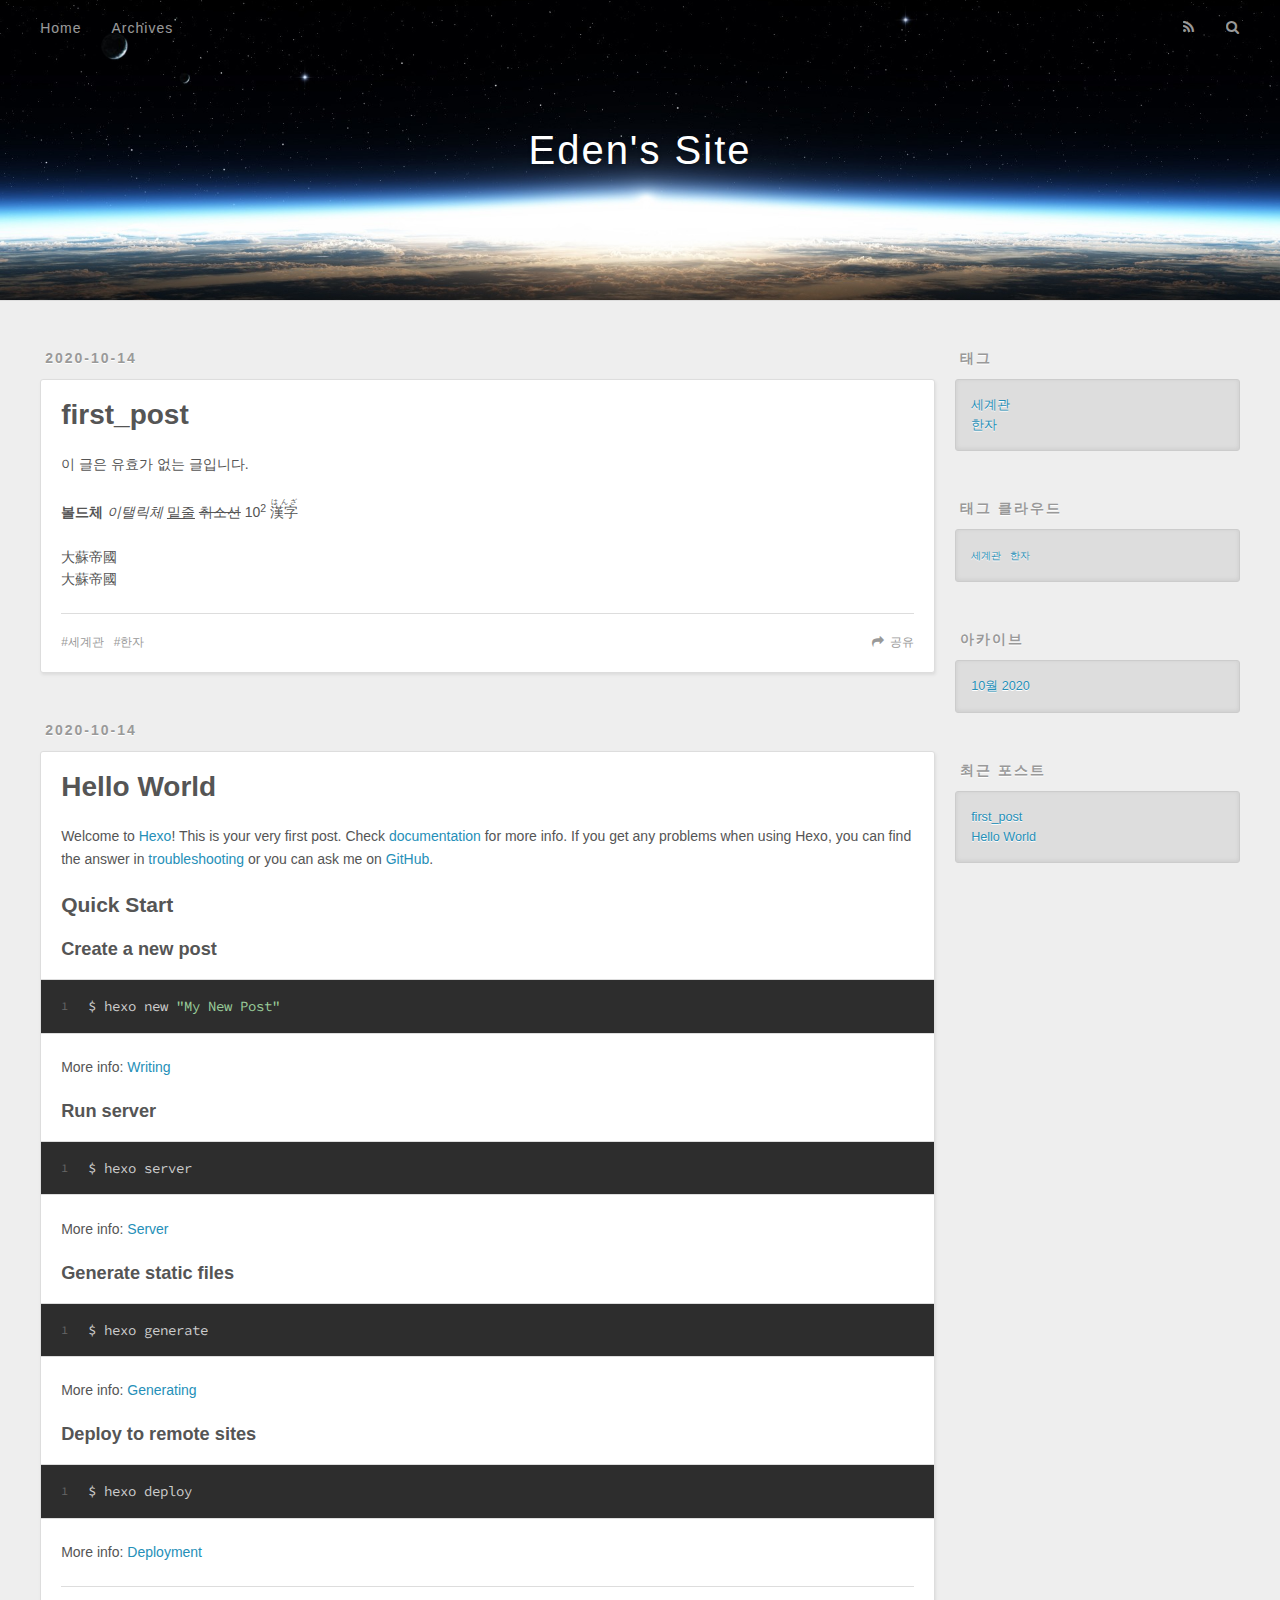
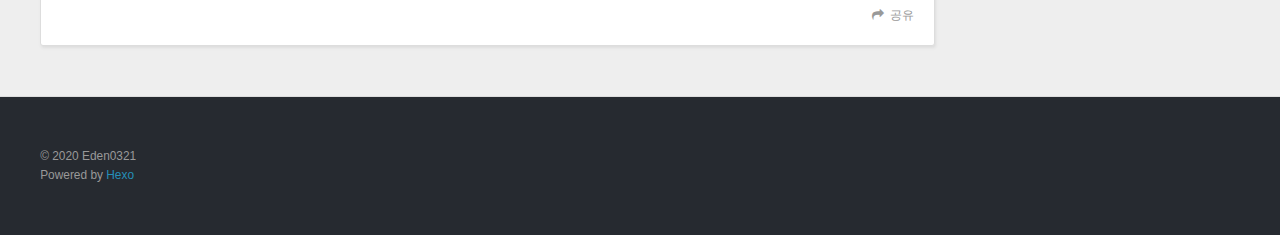
==== index.html @ 7abb827a "Site updated: 2020-10-14 23:25:12" ====
<!DOCTYPE html>
<html>
<head>
  <meta charset="utf-8">
  

  
  <title>Eden&#39;s Site</title>
  <meta name="viewport" content="width=device-width, initial-scale=1, maximum-scale=1">
  <meta name="description" content="Welcome!">
<meta property="og:type" content="website">
<meta property="og:title" content="Eden&#39;s Site">
<meta property="og:url" content="http://eden0321.github.io/index.html">
<meta property="og:site_name" content="Eden&#39;s Site">
<meta property="og:description" content="Welcome!">
<meta property="og:locale" content="ko_KR">
<meta property="article:author" content="Eden0321">
<meta name="twitter:card" content="summary">
  
    <link rel="alternate" href="/atom.xml" title="Eden&#39;s Site" type="application/atom+xml">
  
  
    <link rel="icon" href="/favicon.png">
  
  
    <link href="//fonts.googleapis.com/css?family=Source+Code+Pro" rel="stylesheet" type="text/css">
  
  
<link rel="stylesheet" href="/css/style.css">

<meta name="generator" content="Hexo 5.2.0"></head>

<body>
  <div id="container">
    <div id="wrap">
      <header id="header">
  <div id="banner"></div>
  <div id="header-outer" class="outer">
    <div id="header-title" class="inner">
      <h1 id="logo-wrap">
        <a href="/" id="logo">Eden&#39;s Site</a>
      </h1>
      
    </div>
    <div id="header-inner" class="inner">
      <nav id="main-nav">
        <a id="main-nav-toggle" class="nav-icon"></a>
        
          <a class="main-nav-link" href="/">Home</a>
        
          <a class="main-nav-link" href="/archives">Archives</a>
        
      </nav>
      <nav id="sub-nav">
        
          <a id="nav-rss-link" class="nav-icon" href="/atom.xml" title="RSS Feed"></a>
        
        <a id="nav-search-btn" class="nav-icon" title="검색"></a>
      </nav>
      <div id="search-form-wrap">
        <form action="//google.com/search" method="get" accept-charset="UTF-8" class="search-form"><input type="search" name="q" class="search-form-input" placeholder="Search"><button type="submit" class="search-form-submit">&#xF002;</button><input type="hidden" name="sitesearch" value="http://eden0321.github.io"></form>
      </div>
    </div>
  </div>
</header>
      <div class="outer">
        <section id="main">
  
    <article id="post-first-post" class="article article-type-post" itemscope itemprop="blogPost">
  <div class="article-meta">
    <a href="/2020/10/14/first-post/" class="article-date">
  <time datetime="2020-10-14T10:53:10.000Z" itemprop="datePublished">2020-10-14</time>
</a>
    
  </div>
  <div class="article-inner">
    
    
      <header class="article-header">
        
  
    <h1 itemprop="name">
      <a class="article-title" href="/2020/10/14/first-post/">first_post</a>
    </h1>
  

      </header>
    
    <div class="article-entry" itemprop="articleBody">
      
        <p>이 글은 유효가 없는 글입니다.</p>
<p><strong>볼드체</strong> <em>이탤릭체</em> <ins>밑줄</ins> <del>취소선</del> 10<sup>2</sup> <ruby lang="ja">漢字<rp>(</rp><rt>はんざ</rt><rp>)</p>
<p><span lang="ko">大蘇帝國</span><br><span lang="ja">大蘇帝國</span></p>

      
    </div>
    <footer class="article-footer">
      <a data-url="http://eden0321.github.io/2020/10/14/first-post/" data-id="ckg9hknb60000c8vi1f4o77w5" class="article-share-link">공유</a>
      
      
  <ul class="article-tag-list" itemprop="keywords"><li class="article-tag-list-item"><a class="article-tag-list-link" href="/tags/%EC%84%B8%EA%B3%84%EA%B4%80/" rel="tag">세계관</a></li><li class="article-tag-list-item"><a class="article-tag-list-link" href="/tags/%ED%95%9C%EC%9E%90/" rel="tag">한자</a></li></ul>

    </footer>
  </div>
  
</article>


  
    <article id="post-hello-world" class="article article-type-post" itemscope itemprop="blogPost">
  <div class="article-meta">
    <a href="/2020/10/14/hello-world/" class="article-date">
  <time datetime="2020-10-14T10:46:31.851Z" itemprop="datePublished">2020-10-14</time>
</a>
    
  </div>
  <div class="article-inner">
    
    
      <header class="article-header">
        
  
    <h1 itemprop="name">
      <a class="article-title" href="/2020/10/14/hello-world/">Hello World</a>
    </h1>
  

      </header>
    
    <div class="article-entry" itemprop="articleBody">
      
        <p>Welcome to <a target="_blank" rel="noopener" href="https://hexo.io/">Hexo</a>! This is your very first post. Check <a target="_blank" rel="noopener" href="https://hexo.io/docs/">documentation</a> for more info. If you get any problems when using Hexo, you can find the answer in <a target="_blank" rel="noopener" href="https://hexo.io/docs/troubleshooting.html">troubleshooting</a> or you can ask me on <a target="_blank" rel="noopener" href="https://github.com/hexojs/hexo/issues">GitHub</a>.</p>
<h2 id="Quick-Start"><a href="#Quick-Start" class="headerlink" title="Quick Start"></a>Quick Start</h2><h3 id="Create-a-new-post"><a href="#Create-a-new-post" class="headerlink" title="Create a new post"></a>Create a new post</h3><figure class="highlight bash"><table><tr><td class="gutter"><pre><span class="line">1</span><br></pre></td><td class="code"><pre><span class="line">$ hexo new <span class="string">&quot;My New Post&quot;</span></span><br></pre></td></tr></table></figure>

<p>More info: <a target="_blank" rel="noopener" href="https://hexo.io/docs/writing.html">Writing</a></p>
<h3 id="Run-server"><a href="#Run-server" class="headerlink" title="Run server"></a>Run server</h3><figure class="highlight bash"><table><tr><td class="gutter"><pre><span class="line">1</span><br></pre></td><td class="code"><pre><span class="line">$ hexo server</span><br></pre></td></tr></table></figure>

<p>More info: <a target="_blank" rel="noopener" href="https://hexo.io/docs/server.html">Server</a></p>
<h3 id="Generate-static-files"><a href="#Generate-static-files" class="headerlink" title="Generate static files"></a>Generate static files</h3><figure class="highlight bash"><table><tr><td class="gutter"><pre><span class="line">1</span><br></pre></td><td class="code"><pre><span class="line">$ hexo generate</span><br></pre></td></tr></table></figure>

<p>More info: <a target="_blank" rel="noopener" href="https://hexo.io/docs/generating.html">Generating</a></p>
<h3 id="Deploy-to-remote-sites"><a href="#Deploy-to-remote-sites" class="headerlink" title="Deploy to remote sites"></a>Deploy to remote sites</h3><figure class="highlight bash"><table><tr><td class="gutter"><pre><span class="line">1</span><br></pre></td><td class="code"><pre><span class="line">$ hexo deploy</span><br></pre></td></tr></table></figure>

<p>More info: <a target="_blank" rel="noopener" href="https://hexo.io/docs/one-command-deployment.html">Deployment</a></p>

      
    </div>
    <footer class="article-footer">
      <a data-url="http://eden0321.github.io/2020/10/14/hello-world/" data-id="ckg9hknbp0005c8vi690h76qw" class="article-share-link">공유</a>
      
      
    </footer>
  </div>
  
</article>


  


</section>
        
          <aside id="sidebar">
  
    

  
    
  <div class="widget-wrap">
    <h3 class="widget-title">태그</h3>
    <div class="widget">
      <ul class="tag-list" itemprop="keywords"><li class="tag-list-item"><a class="tag-list-link" href="/tags/%EC%84%B8%EA%B3%84%EA%B4%80/" rel="tag">세계관</a></li><li class="tag-list-item"><a class="tag-list-link" href="/tags/%ED%95%9C%EC%9E%90/" rel="tag">한자</a></li></ul>
    </div>
  </div>


  
    
  <div class="widget-wrap">
    <h3 class="widget-title">태그 클라우드</h3>
    <div class="widget tagcloud">
      <a href="/tags/%EC%84%B8%EA%B3%84%EA%B4%80/" style="font-size: 10px;">세계관</a> <a href="/tags/%ED%95%9C%EC%9E%90/" style="font-size: 10px;">한자</a>
    </div>
  </div>

  
    
  <div class="widget-wrap">
    <h3 class="widget-title">아카이브</h3>
    <div class="widget">
      <ul class="archive-list"><li class="archive-list-item"><a class="archive-list-link" href="/archives/2020/10/">10월 2020</a></li></ul>
    </div>
  </div>


  
    
  <div class="widget-wrap">
    <h3 class="widget-title">최근 포스트</h3>
    <div class="widget">
      <ul>
        
          <li>
            <a href="/2020/10/14/first-post/">first_post</a>
          </li>
        
          <li>
            <a href="/2020/10/14/hello-world/">Hello World</a>
          </li>
        
      </ul>
    </div>
  </div>

  
</aside>
        
      </div>
      <footer id="footer">
  
  <div class="outer">
    <div id="footer-info" class="inner">
      &copy; 2020 Eden0321<br>
      Powered by <a href="http://hexo.io/" target="_blank">Hexo</a>
    </div>
  </div>
</footer>
    </div>
    <nav id="mobile-nav">
  
    <a href="/" class="mobile-nav-link">Home</a>
  
    <a href="/archives" class="mobile-nav-link">Archives</a>
  
</nav>
    

<script src="//ajax.googleapis.com/ajax/libs/jquery/2.0.3/jquery.min.js"></script>


  
<link rel="stylesheet" href="/fancybox/jquery.fancybox.css">

  
<script src="/fancybox/jquery.fancybox.pack.js"></script>




<script src="/js/script.js"></script>




  </div>
</body>
</html>
---- css/style.css ----
body {
  width: 100%;
}
body:before,
body:after {
  content: "";
  display: table;
}
body:after {
  clear: both;
}
html,
body,
div,
span,
applet,
object,
iframe,
h1,
h2,
h3,
h4,
h5,
h6,
p,
blockquote,
pre,
a,
abbr,
acronym,
address,
big,
cite,
code,
del,
dfn,
em,
img,
ins,
kbd,
q,
s,
samp,
small,
strike,
strong,
sub,
sup,
tt,
var,
dl,
dt,
dd,
ol,
ul,
li,
fieldset,
form,
label,
legend,
table,
caption,
tbody,
tfoot,
thead,
tr,
th,
td {
  margin: 0;
  padding: 0;
  border: 0;
  outline: 0;
  font-weight: inherit;
  font-style: inherit;
  font-family: inherit;
  font-size: 100%;
  vertical-align: baseline;
}
body {
  line-height: 1;
  color: #000;
  background: #fff;
}
ol,
ul {
  list-style: none;
}
table {
  border-collapse: separate;
  border-spacing: 0;
  vertical-align: middle;
}
caption,
th,
td {
  text-align: left;
  font-weight: normal;
  vertical-align: middle;
}
a img {
  border: none;
}
input,
button {
  margin: 0;
  padding: 0;
}
input::-moz-focus-inner,
button::-moz-focus-inner {
  border: 0;
  padding: 0;
}
@font-face {
  font-family: FontAwesome;
  font-style: normal;
  font-weight: normal;
  src: url("fonts/fontawesome-webfont.eot?v=#4.0.3");
  src: url("fonts/fontawesome-webfont.eot?#iefix&v=#4.0.3") format("embedded-opentype"), url("fonts/fontawesome-webfont.woff?v=#4.0.3") format("woff"), url("fonts/fontawesome-webfont.ttf?v=#4.0.3") format("truetype"), url("fonts/fontawesome-webfont.svg#fontawesomeregular?v=#4.0.3") format("svg");
}
html,
body,
#container {
  height: 100%;
}
body {
  background: #eee;
  font: 14px -apple-system, BlinkMacSystemFont, "Segoe UI", "Roboto", "Oxygen", "Ubuntu", "Cantarell", "Fira Sans", "Droid Sans", "Helvetica Neue", sans-serif;
  -webkit-text-size-adjust: 100%;
}
.outer {
  max-width: 1220px;
  margin: 0 auto;
  padding: 0 20px;
}
.outer:before,
.outer:after {
  content: "";
  display: table;
}
.outer:after {
  clear: both;
}
.inner {
  display: inline;
  float: left;
  width: 98.33333333333333%;
  margin: 0 0.833333333333333%;
}
.left,
.alignleft {
  float: left;
}
.right,
.alignright {
  float: right;
}
.clear {
  clear: both;
}
#container {
  position: relative;
}
.mobile-nav-on {
  overflow: hidden;
}
#wrap {
  height: 100%;
  width: 100%;
  position: absolute;
  top: 0;
  left: 0;
  -webkit-transition: 0.2s ease-out;
  -moz-transition: 0.2s ease-out;
  -ms-transition: 0.2s ease-out;
  transition: 0.2s ease-out;
  z-index: 1;
  background: #eee;
}
.mobile-nav-on #wrap {
  left: 280px;
}
@media screen and (min-width: 768px) {
  #main {
    display: inline;
    float: left;
    width: 73.33333333333333%;
    margin: 0 0.833333333333333%;
  }
}
.article-date,
.article-category-link,
.archive-year,
.widget-title {
  text-decoration: none;
  text-transform: uppercase;
  letter-spacing: 2px;
  color: #999;
  margin-bottom: 1em;
  margin-left: 5px;
  line-height: 1em;
  text-shadow: 0 1px #fff;
  font-weight: bold;
}
.article-inner,
.archive-article-inner {
  background: #fff;
  -webkit-box-shadow: 1px 2px 3px #ddd;
  box-shadow: 1px 2px 3px #ddd;
  border: 1px solid #ddd;
  border-radius: 3px;
}
.article-entry h1,
.widget h1 {
  font-size: 2em;
}
.article-entry h2,
.widget h2 {
  font-size: 1.5em;
}
.article-entry h3,
.widget h3 {
  font-size: 1.3em;
}
.article-entry h4,
.widget h4 {
  font-size: 1.2em;
}
.article-entry h5,
.widget h5 {
  font-size: 1em;
}
.article-entry h6,
.widget h6 {
  font-size: 1em;
  color: #999;
}
.article-entry hr,
.widget hr {
  border: 1px dashed #ddd;
}
.article-entry strong,
.widget strong {
  font-weight: bold;
}
.article-entry em,
.widget em,
.article-entry cite,
.widget cite {
  font-style: italic;
}
.article-entry sup,
.widget sup,
.article-entry sub,
.widget sub {
  font-size: 0.75em;
  line-height: 0;
  position: relative;
  vertical-align: baseline;
}
.article-entry sup,
.widget sup {
  top: -0.5em;
}
.article-entry sub,
.widget sub {
  bottom: -0.2em;
}
.article-entry small,
.widget small {
  font-size: 0.85em;
}
.article-entry acronym,
.widget acronym,
.article-entry abbr,
.widget abbr {
  border-bottom: 1px dotted;
}
.article-entry ul,
.widget ul,
.article-entry ol,
.widget ol,
.article-entry dl,
.widget dl {
  margin: 0 20px;
  line-height: 1.6em;
}
.article-entry ul ul,
.widget ul ul,
.article-entry ol ul,
.widget ol ul,
.article-entry ul ol,
.widget ul ol,
.article-entry ol ol,
.widget ol ol {
  margin-top: 0;
  margin-bottom: 0;
}
.article-entry ul,
.widget ul {
  list-style: disc;
}
.article-entry ol,
.widget ol {
  list-style: decimal;
}
.article-entry dt,
.widget dt {
  font-weight: bold;
}
#header {
  height: 300px;
  position: relative;
  border-bottom: 1px solid #ddd;
}
#header:before,
#header:after {
  content: "";
  position: absolute;
  left: 0;
  right: 0;
  height: 40px;
}
#header:before {
  top: 0;
  background: -webkit-linear-gradient(rgba(0,0,0,0.2), transparent);
  background: -moz-linear-gradient(rgba(0,0,0,0.2), transparent);
  background: -ms-linear-gradient(rgba(0,0,0,0.2), transparent);
  background: linear-gradient(rgba(0,0,0,0.2), transparent);
}
#header:after {
  bottom: 0;
  background: -webkit-linear-gradient(transparent, rgba(0,0,0,0.2));
  background: -moz-linear-gradient(transparent, rgba(0,0,0,0.2));
  background: -ms-linear-gradient(transparent, rgba(0,0,0,0.2));
  background: linear-gradient(transparent, rgba(0,0,0,0.2));
}
#header-outer {
  height: 100%;
  position: relative;
}
#header-inner {
  position: relative;
  overflow: hidden;
}
#banner {
  position: absolute;
  top: 0;
  left: 0;
  width: 100%;
  height: 100%;
  background: url("images/banner.jpg") center #000;
  -webkit-background-size: cover;
  -moz-background-size: cover;
  background-size: cover;
  z-index: -1;
}
#header-title {
  text-align: center;
  height: 40px;
  position: absolute;
  top: 50%;
  left: 0;
  margin-top: -20px;
}
#logo,
#subtitle {
  text-decoration: none;
  color: #fff;
  font-weight: 300;
  text-shadow: 0 1px 4px rgba(0,0,0,0.3);
}
#logo {
  font-size: 40px;
  line-height: 40px;
  letter-spacing: 2px;
}
#subtitle {
  font-size: 16px;
  line-height: 16px;
  letter-spacing: 1px;
}
#subtitle-wrap {
  margin-top: 16px;
}
#main-nav {
  float: left;
  margin-left: -15px;
}
.nav-icon,
.main-nav-link {
  float: left;
  color: #fff;
  opacity: 0.6;
  text-decoration: none;
  text-shadow: 0 1px rgba(0,0,0,0.2);
  -webkit-transition: opacity 0.2s;
  -moz-transition: opacity 0.2s;
  -ms-transition: opacity 0.2s;
  transition: opacity 0.2s;
  display: block;
  padding: 20px 15px;
}
.nav-icon:hover,
.main-nav-link:hover {
  opacity: 1;
}
.nav-icon {
  font-family: FontAwesome;
  text-align: center;
  font-size: 14px;
  width: 14px;
  height: 14px;
  padding: 20px 15px;
  position: relative;
  cursor: pointer;
}
.main-nav-link {
  font-weight: 300;
  letter-spacing: 1px;
}
@media screen and (max-width: 479px) {
  .main-nav-link {
    display: none;
  }
}
#main-nav-toggle {
  display: none;
}
#main-nav-toggle:before {
  content: "\f0c9";
}
@media screen and (max-width: 479px) {
  #main-nav-toggle {
    display: block;
  }
}
#sub-nav {
  float: right;
  margin-right: -15px;
}
#nav-rss-link:before {
  content: "\f09e";
}
#nav-search-btn:before {
  content: "\f002";
}
#search-form-wrap {
  position: absolute;
  top: 15px;
  width: 150px;
  height: 30px;
  right: -150px;
  opacity: 0;
  -webkit-transition: 0.2s ease-out;
  -moz-transition: 0.2s ease-out;
  -ms-transition: 0.2s ease-out;
  transition: 0.2s ease-out;
}
#search-form-wrap.on {
  opacity: 1;
  right: 0;
}
@media screen and (max-width: 479px) {
  #search-form-wrap {
    width: 100%;
    right: -100%;
  }
}
.search-form {
  position: absolute;
  top: 0;
  left: 0;
  right: 0;
  background: #fff;
  padding: 5px 15px;
  border-radius: 15px;
  -webkit-box-shadow: 0 0 10px rgba(0,0,0,0.3);
  box-shadow: 0 0 10px rgba(0,0,0,0.3);
}
.search-form-input {
  border: none;
  background: none;
  color: #555;
  width: 100%;
  font: 13px -apple-system, BlinkMacSystemFont, "Segoe UI", "Roboto", "Oxygen", "Ubuntu", "Cantarell", "Fira Sans", "Droid Sans", "Helvetica Neue", sans-serif;
  outline: none;
}
.search-form-input::-webkit-search-results-decoration,
.search-form-input::-webkit-search-cancel-button {
  -webkit-appearance: none;
}
.search-form-submit {
  position: absolute;
  top: 50%;
  right: 10px;
  margin-top: -7px;
  font: 13px FontAwesome;
  border: none;
  background: none;
  color: #bbb;
  cursor: pointer;
}
.search-form-submit:hover,
.search-form-submit:focus {
  color: #777;
}
.article {
  margin: 50px 0;
}
.article-inner {
  overflow: hidden;
}
.article-meta:before,
.article-meta:after {
  content: "";
  display: table;
}
.article-meta:after {
  clear: both;
}
.article-date {
  float: left;
}
.article-category {
  float: left;
  line-height: 1em;
  color: #ccc;
  text-shadow: 0 1px #fff;
  margin-left: 8px;
}
.article-category:before {
  content: "\2022";
}
.article-category-link {
  margin: 0 12px 1em;
}
.article-header {
  padding: 20px 20px 0;
}
.article-title {
  text-decoration: none;
  font-size: 2em;
  font-weight: bold;
  color: #555;
  line-height: 1.1em;
  -webkit-transition: color 0.2s;
  -moz-transition: color 0.2s;
  -ms-transition: color 0.2s;
  transition: color 0.2s;
}
a.article-title:hover {
  color: #258fb8;
}
.article-entry {
  color: #555;
  padding: 0 20px;
}
.article-entry:before,
.article-entry:after {
  content: "";
  display: table;
}
.article-entry:after {
  clear: both;
}
.article-entry p,
.article-entry table {
  line-height: 1.6em;
  margin: 1.6em 0;
}
.article-entry h1,
.article-entry h2,
.article-entry h3,
.article-entry h4,
.article-entry h5,
.article-entry h6 {
  font-weight: bold;
}
.article-entry h1,
.article-entry h2,
.article-entry h3,
.article-entry h4,
.article-entry h5,
.article-entry h6 {
  line-height: 1.1em;
  margin: 1.1em 0;
}
.article-entry a {
  color: #258fb8;
  text-decoration: none;
}
.article-entry a:hover {
  text-decoration: underline;
}
.article-entry ul,
.article-entry ol,
.article-entry dl {
  margin-top: 1.6em;
  margin-bottom: 1.6em;
}
.article-entry img,
.article-entry video {
  max-width: 100%;
  height: auto;
  display: block;
  margin: auto;
}
.article-entry iframe {
  border: none;
}
.article-entry table {
  width: 100%;
  border-collapse: collapse;
  border-spacing: 0;
}
.article-entry th {
  font-weight: bold;
  border-bottom: 3px solid #ddd;
  padding-bottom: 0.5em;
}
.article-entry td {
  border-bottom: 1px solid #ddd;
  padding: 10px 0;
}
.article-entry blockquote {
  font-family: Georgia, "Times New Roman", serif;
  font-size: 1.4em;
  margin: 1.6em 20px;
  text-align: center;
}
.article-entry blockquote footer {
  font-size: 14px;
  margin: 1.6em 0;
  font-family: -apple-system, BlinkMacSystemFont, "Segoe UI", "Roboto", "Oxygen", "Ubuntu", "Cantarell", "Fira Sans", "Droid Sans", "Helvetica Neue", sans-serif;
}
.article-entry blockquote footer cite:before {
  content: "—";
  padding: 0 0.5em;
}
.article-entry .pullquote {
  text-align: left;
  width: 45%;
  margin: 0;
}
.article-entry .pullquote.left {
  margin-left: 0.5em;
  margin-right: 1em;
}
.article-entry .pullquote.right {
  margin-right: 0.5em;
  margin-left: 1em;
}
.article-entry .caption {
  color: #999;
  display: block;
  font-size: 0.9em;
  margin-top: 0.5em;
  position: relative;
  text-align: center;
}
.article-entry .video-container {
  position: relative;
  padding-top: 56.25%;
  height: 0;
  overflow: hidden;
}
.article-entry .video-container iframe,
.article-entry .video-container object,
.article-entry .video-container embed {
  position: absolute;
  top: 0;
  left: 0;
  width: 100%;
  height: 100%;
  margin-top: 0;
}
.article-more-link a {
  display: inline-block;
  line-height: 1em;
  padding: 6px 15px;
  border-radius: 15px;
  background: #eee;
  color: #999;
  text-shadow: 0 1px #fff;
  text-decoration: none;
}
.article-more-link a:hover {
  background: #258fb8;
  color: #fff;
  text-decoration: none;
  text-shadow: 0 1px #1e7293;
}
.article-footer {
  font-size: 0.85em;
  line-height: 1.6em;
  border-top: 1px solid #ddd;
  padding-top: 1.6em;
  margin: 0 20px 20px;
}
.article-footer:before,
.article-footer:after {
  content: "";
  display: table;
}
.article-footer:after {
  clear: both;
}
.article-footer a {
  color: #999;
  text-decoration: none;
}
.article-footer a:hover {
  color: #555;
}
.article-tag-list-item {
  float: left;
  margin-right: 10px;
}
.article-tag-list-link:before {
  content: "#";
}
.article-comment-link {
  float: right;
}
.article-comment-link:before {
  content: "\f075";
  font-family: FontAwesome;
  padding-right: 8px;
}
.article-share-link {
  cursor: pointer;
  float: right;
  margin-left: 20px;
}
.article-share-link:before {
  content: "\f064";
  font-family: FontAwesome;
  padding-right: 6px;
}
#article-nav {
  position: relative;
}
#article-nav:before,
#article-nav:after {
  content: "";
  display: table;
}
#article-nav:after {
  clear: both;
}
@media screen and (min-width: 768px) {
  #article-nav {
    margin: 50px 0;
  }
  #article-nav:before {
    width: 8px;
    height: 8px;
    position: absolute;
    top: 50%;
    left: 50%;
    margin-top: -4px;
    margin-left: -4px;
    content: "";
    border-radius: 50%;
    background: #ddd;
    -webkit-box-shadow: 0 1px 2px #fff;
    box-shadow: 0 1px 2px #fff;
  }
}
.article-nav-link-wrap {
  text-decoration: none;
  text-shadow: 0 1px #fff;
  color: #999;
  -webkit-box-sizing: border-box;
  -moz-box-sizing: border-box;
  box-sizing: border-box;
  margin-top: 50px;
  text-align: center;
  display: block;
}
.article-nav-link-wrap:hover {
  color: #555;
}
@media screen and (min-width: 768px) {
  .article-nav-link-wrap {
    width: 50%;
    margin-top: 0;
  }
}
@media screen and (min-width: 768px) {
  #article-nav-newer {
    float: left;
    text-align: right;
    padding-right: 20px;
  }
}
@media screen and (min-width: 768px) {
  #article-nav-older {
    float: right;
    text-align: left;
    padding-left: 20px;
  }
}
.article-nav-caption {
  text-transform: uppercase;
  letter-spacing: 2px;
  color: #ddd;
  line-height: 1em;
  font-weight: bold;
}
#article-nav-newer .article-nav-caption {
  margin-right: -2px;
}
.article-nav-title {
  font-size: 0.85em;
  line-height: 1.6em;
  margin-top: 0.5em;
}
.article-share-box {
  position: absolute;
  display: none;
  background: #fff;
  -webkit-box-shadow: 1px 2px 10px rgba(0,0,0,0.2);
  box-shadow: 1px 2px 10px rgba(0,0,0,0.2);
  border-radius: 3px;
  margin-left: -145px;
  overflow: hidden;
  z-index: 1;
}
.article-share-box.on {
  display: block;
}
.article-share-input {
  width: 100%;
  background: none;
  -webkit-box-sizing: border-box;
  -moz-box-sizing: border-box;
  box-sizing: border-box;
  font: 14px -apple-system, BlinkMacSystemFont, "Segoe UI", "Roboto", "Oxygen", "Ubuntu", "Cantarell", "Fira Sans", "Droid Sans", "Helvetica Neue", sans-serif;
  padding: 0 15px;
  color: #555;
  outline: none;
  border: 1px solid #ddd;
  border-radius: 3px 3px 0 0;
  height: 36px;
  line-height: 36px;
}
.article-share-links {
  background: #eee;
}
.article-share-links:before,
.article-share-links:after {
  content: "";
  display: table;
}
.article-share-links:after {
  clear: both;
}
.article-share-twitter,
.article-share-facebook,
.article-share-pinterest,
.article-share-google {
  width: 50px;
  height: 36px;
  display: block;
  float: left;
  position: relative;
  color: #999;
  text-shadow: 0 1px #fff;
}
.article-share-twitter:before,
.article-share-facebook:before,
.article-share-pinterest:before,
.article-share-google:before {
  font-size: 20px;
  font-family: FontAwesome;
  width: 20px;
  height: 20px;
  position: absolute;
  top: 50%;
  left: 50%;
  margin-top: -10px;
  margin-left: -10px;
  text-align: center;
}
.article-share-twitter:hover,
.article-share-facebook:hover,
.article-share-pinterest:hover,
.article-share-google:hover {
  color: #fff;
}
.article-share-twitter:before {
  content: "\f099";
}
.article-share-twitter:hover {
  background: #00aced;
  text-shadow: 0 1px #008abe;
}
.article-share-facebook:before {
  content: "\f09a";
}
.article-share-facebook:hover {
  background: #3b5998;
  text-shadow: 0 1px #2f477a;
}
.article-share-pinterest:before {
  content: "\f0d2";
}
.article-share-pinterest:hover {
  background: #cb2027;
  text-shadow: 0 1px #a21a1f;
}
.article-share-google:before {
  content: "\f0d5";
}
.article-share-google:hover {
  background: #dd4b39;
  text-shadow: 0 1px #be3221;
}
.article-gallery {
  background: #000;
  position: relative;
}
.article-gallery-photos {
  position: relative;
  overflow: hidden;
}
.article-gallery-img {
  display: none;
  max-width: 100%;
}
.article-gallery-img:first-child {
  display: block;
}
.article-gallery-img.loaded {
  position: absolute;
  display: block;
}
.article-gallery-img img {
  display: block;
  max-width: 100%;
  margin: 0 auto;
}
#comments {
  background: #fff;
  -webkit-box-shadow: 1px 2px 3px #ddd;
  box-shadow: 1px 2px 3px #ddd;
  padding: 20px;
  border: 1px solid #ddd;
  border-radius: 3px;
  margin: 50px 0;
}
#comments a {
  color: #258fb8;
}
.archives-wrap {
  margin: 50px 0;
}
.archives:before,
.archives:after {
  content: "";
  display: table;
}
.archives:after {
  clear: both;
}
.archive-year-wrap {
  margin-bottom: 1em;
}
.archives {
  -webkit-column-gap: 10px;
  -moz-column-gap: 10px;
  column-gap: 10px;
}
@media screen and (min-width: 480px) and (max-width: 767px) {
  .archives {
    -webkit-column-count: 2;
    -moz-column-count: 2;
    column-count: 2;
  }
}
@media screen and (min-width: 768px) {
  .archives {
    -webkit-column-count: 3;
    -moz-column-count: 3;
    column-count: 3;
  }
}
.archive-article {
  -webkit-column-break-inside: avoid;
  page-break-inside: avoid;
  overflow: hidden;
  break-inside: avoid-column;
}
.archive-article-inner {
  padding: 10px;
  margin-bottom: 15px;
}
.archive-article-title {
  text-decoration: none;
  font-weight: bold;
  color: #555;
  -webkit-transition: color 0.2s;
  -moz-transition: color 0.2s;
  -ms-transition: color 0.2s;
  transition: color 0.2s;
  line-height: 1.6em;
}
.archive-article-title:hover {
  color: #258fb8;
}
.archive-article-footer {
  margin-top: 1em;
}
.archive-article-date {
  color: #999;
  text-decoration: none;
  font-size: 0.85em;
  line-height: 1em;
  margin-bottom: 0.5em;
  display: block;
}
#page-nav {
  margin: 50px auto;
  background: #fff;
  -webkit-box-shadow: 1px 2px 3px #ddd;
  box-shadow: 1px 2px 3px #ddd;
  border: 1px solid #ddd;
  border-radius: 3px;
  text-align: center;
  color: #999;
  overflow: hidden;
}
#page-nav:before,
#page-nav:after {
  content: "";
  display: table;
}
#page-nav:after {
  clear: both;
}
#page-nav a,
#page-nav span {
  padding: 10px 20px;
  line-height: 1;
  height: 2ex;
}
#page-nav a {
  color: #999;
  text-decoration: none;
}
#page-nav a:hover {
  background: #999;
  color: #fff;
}
#page-nav .prev {
  float: left;
}
#page-nav .next {
  float: right;
}
#page-nav .page-number {
  display: inline-block;
}
@media screen and (max-width: 479px) {
  #page-nav .page-number {
    display: none;
  }
}
#page-nav .current {
  color: #555;
  font-weight: bold;
}
#page-nav .space {
  color: #ddd;
}
#footer {
  background: #262a30;
  padding: 50px 0;
  border-top: 1px solid #ddd;
  color: #999;
}
#footer a {
  color: #258fb8;
  text-decoration: none;
}
#footer a:hover {
  text-decoration: underline;
}
#footer-info {
  line-height: 1.6em;
  font-size: 0.85em;
}
.article-entry pre,
.article-entry .highlight {
  background: #2d2d2d;
  margin: 0 -20px;
  padding: 15px 20px;
  border-style: solid;
  border-color: #ddd;
  border-width: 1px 0;
  overflow: auto;
  color: #ccc;
  line-height: 22.400000000000002px;
}
.article-entry .highlight .gutter pre,
.article-entry .gist .gist-file .gist-data .line-numbers {
  color: #666;
  font-size: 0.85em;
}
.article-entry pre,
.article-entry code {
  font-family: "Source Code Pro", Consolas, Monaco, Menlo, Consolas, monospace;
}
.article-entry code {
  background: #eee;
  text-shadow: 0 1px #fff;
  padding: 0 0.3em;
}
.article-entry pre code {
  background: none;
  text-shadow: none;
  padding: 0;
}
.article-entry .highlight pre {
  border: none;
  margin: 0;
  padding: 0;
}
.article-entry .highlight table {
  margin: 0;
  width: auto;
}
.article-entry .highlight td {
  border: none;
  padding: 0;
}
.article-entry .highlight figcaption {
  font-size: 0.85em;
  color: #999;
  line-height: 1em;
  margin-bottom: 1em;
}
.article-entry .highlight figcaption:before,
.article-entry .highlight figcaption:after {
  content: "";
  display: table;
}
.article-entry .highlight figcaption:after {
  clear: both;
}
.article-entry .highlight figcaption a {
  float: right;
}
.article-entry .highlight .gutter pre {
  text-align: right;
  padding-right: 20px;
}
.article-entry .highlight .line {
  height: 22.400000000000002px;
}
.article-entry .highlight .line.marked {
  background: #515151;
}
.article-entry .gist {
  margin: 0 -20px;
  border-style: solid;
  border-color: #ddd;
  border-width: 1px 0;
  background: #2d2d2d;
  padding: 15px 20px 15px 0;
}
.article-entry .gist .gist-file {
  border: none;
  font-family: "Source Code Pro", Consolas, Monaco, Menlo, Consolas, monospace;
  margin: 0;
}
.article-entry .gist .gist-file .gist-data {
  background: none;
  border: none;
}
.article-entry .gist .gist-file .gist-data .line-numbers {
  background: none;
  border: none;
  padding: 0 20px 0 0;
}
.article-entry .gist .gist-file .gist-data .line-data {
  padding: 0 !important;
}
.article-entry .gist .gist-file .highlight {
  margin: 0;
  padding: 0;
  border: none;
}
.article-entry .gist .gist-file .gist-meta {
  background: #2d2d2d;
  color: #999;
  font: 0.85em -apple-system, BlinkMacSystemFont, "Segoe UI", "Roboto", "Oxygen", "Ubuntu", "Cantarell", "Fira Sans", "Droid Sans", "Helvetica Neue", sans-serif;
  text-shadow: 0 0;
  padding: 0;
  margin-top: 1em;
  margin-left: 20px;
}
.article-entry .gist .gist-file .gist-meta a {
  color: #258fb8;
  font-weight: normal;
}
.article-entry .gist .gist-file .gist-meta a:hover {
  text-decoration: underline;
}
pre .comment,
pre .title {
  color: #999;
}
pre .variable,
pre .attribute,
pre .tag,
pre .regexp,
pre .ruby .constant,
pre .xml .tag .title,
pre .xml .pi,
pre .xml .doctype,
pre .html .doctype,
pre .css .id,
pre .css .class,
pre .css .pseudo {
  color: #f2777a;
}
pre .number,
pre .preprocessor,
pre .built_in,
pre .literal,
pre .params,
pre .constant {
  color: #f99157;
}
pre .class,
pre .ruby .class .title,
pre .css .rules .attribute {
  color: #9c9;
}
pre .string,
pre .value,
pre .inheritance,
pre .header,
pre .ruby .symbol,
pre .xml .cdata {
  color: #9c9;
}
pre .css .hexcolor {
  color: #6cc;
}
pre .function,
pre .python .decorator,
pre .python .title,
pre .ruby .function .title,
pre .ruby .title .keyword,
pre .perl .sub,
pre .javascript .title,
pre .coffeescript .title {
  color: #69c;
}
pre .keyword,
pre .javascript .function {
  color: #c9c;
}
@media screen and (max-width: 479px) {
  #mobile-nav {
    position: absolute;
    top: 0;
    left: 0;
    width: 280px;
    height: 100%;
    background: #191919;
    border-right: 1px solid #fff;
  }
}
@media screen and (max-width: 479px) {
  .mobile-nav-link {
    display: block;
    color: #999;
    text-decoration: none;
    padding: 15px 20px;
    font-weight: bold;
  }
  .mobile-nav-link:hover {
    color: #fff;
  }
}
@media screen and (min-width: 768px) {
  #sidebar {
    display: inline;
    float: left;
    width: 23.333333333333332%;
    margin: 0 0.833333333333333%;
  }
}
.widget-wrap {
  margin: 50px 0;
}
.widget {
  color: #777;
  text-shadow: 0 1px #fff;
  background: #ddd;
  -webkit-box-shadow: 0 -1px 4px #ccc inset;
  box-shadow: 0 -1px 4px #ccc inset;
  border: 1px solid #ccc;
  padding: 15px;
  border-radius: 3px;
}
.widget a {
  color: #258fb8;
  text-decoration: none;
}
.widget a:hover {
  text-decoration: underline;
}
.widget ul ul,
.widget ol ul,
.widget dl ul,
.widget ul ol,
.widget ol ol,
.widget dl ol,
.widget ul dl,
.widget ol dl,
.widget dl dl {
  margin-left: 15px;
  list-style: disc;
}
.widget {
  line-height: 1.6em;
  word-wrap: break-word;
  font-size: 0.9em;
}
.widget ul,
.widget ol {
  list-style: none;
  margin: 0;
}
.widget ul ul,
.widget ol ul,
.widget ul ol,
.widget ol ol {
  margin: 0 20px;
}
.widget ul ul,
.widget ol ul {
  list-style: disc;
}
.widget ul ol,
.widget ol ol {
  list-style: decimal;
}
.category-list-count,
.tag-list-count,
.archive-list-count {
  padding-left: 5px;
  color: #999;
  font-size: 0.85em;
}
.category-list-count:before,
.tag-list-count:before,
.archive-list-count:before {
  content: "(";
}
.category-list-count:after,
.tag-list-count:after,
.archive-list-count:after {
  content: ")";
}
.tagcloud a {
  margin-right: 5px;
  display: inline-block;
}
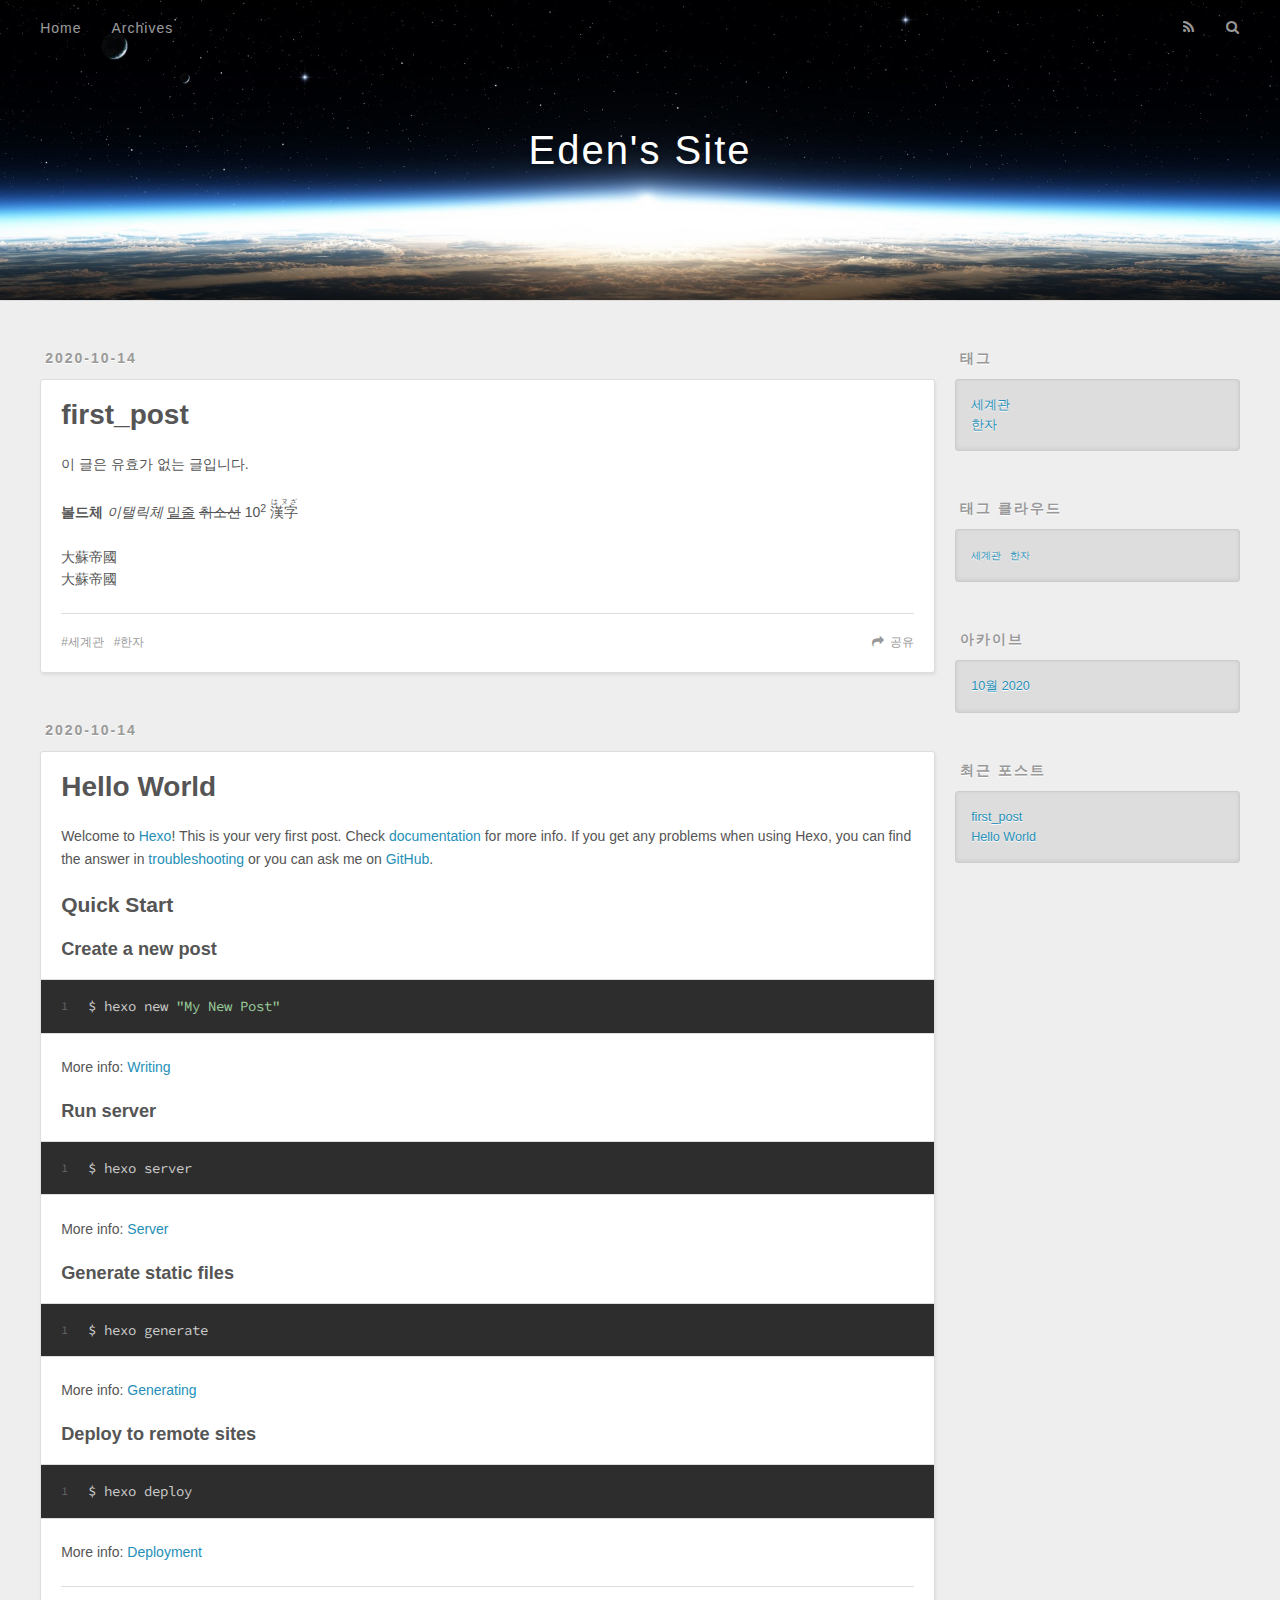
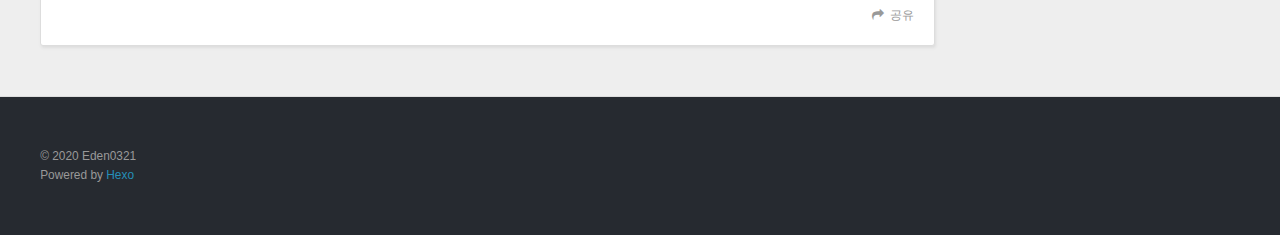
==== commit 71ce0db5: "Site updated: 2020-10-15 09:28:32" ====
--- a/index.html
+++ b/index.html
@@ -89,13 +89,13 @@
     <div class="article-entry" itemprop="articleBody">
       
         <p>이 글은 유효가 없는 글입니다.</p>
-<p><strong>볼드체</strong> <em>이탤릭체</em> <ins>밑줄</ins> <del>취소선</del> 10<sup>2</sup> <ruby lang="ja">漢字<rp>(</rp><rt>はんざ</rt><rp>)</p>
+<p><strong>볼드체</strong> <em>이탤릭체</em> <ins>밑줄</ins> <del>취소선</del> 10<sup>2</sup> <ruby lang="ja">漢字<rp>(</rp><rt>はヌざ</rt><rp>)</p>
 <p><span lang="ko">大蘇帝國</span><br><span lang="ja">大蘇帝國</span></p>
 
       
     </div>
     <footer class="article-footer">
-      <a data-url="http://eden0321.github.io/2020/10/14/first-post/" data-id="ckg9hknb60000c8vi1f4o77w5" class="article-share-link">공유</a>
+      <a data-url="http://eden0321.github.io/2020/10/14/first-post/" data-id="ckga34j9y0001xsvi0ouwcx70" class="article-share-link">공유</a>
       
       
   <ul class="article-tag-list" itemprop="keywords"><li class="article-tag-list-item"><a class="article-tag-list-link" href="/tags/%EC%84%B8%EA%B3%84%EA%B4%80/" rel="tag">세계관</a></li><li class="article-tag-list-item"><a class="article-tag-list-link" href="/tags/%ED%95%9C%EC%9E%90/" rel="tag">한자</a></li></ul>
@@ -146,7 +146,7 @@
       
     </div>
     <footer class="article-footer">
-      <a data-url="http://eden0321.github.io/2020/10/14/hello-world/" data-id="ckg9hknbp0005c8vi690h76qw" class="article-share-link">공유</a>
+      <a data-url="http://eden0321.github.io/2020/10/14/hello-world/" data-id="ckga34j9q0000xsvi4k5b4qtt" class="article-share-link">공유</a>
       
       
     </footer>
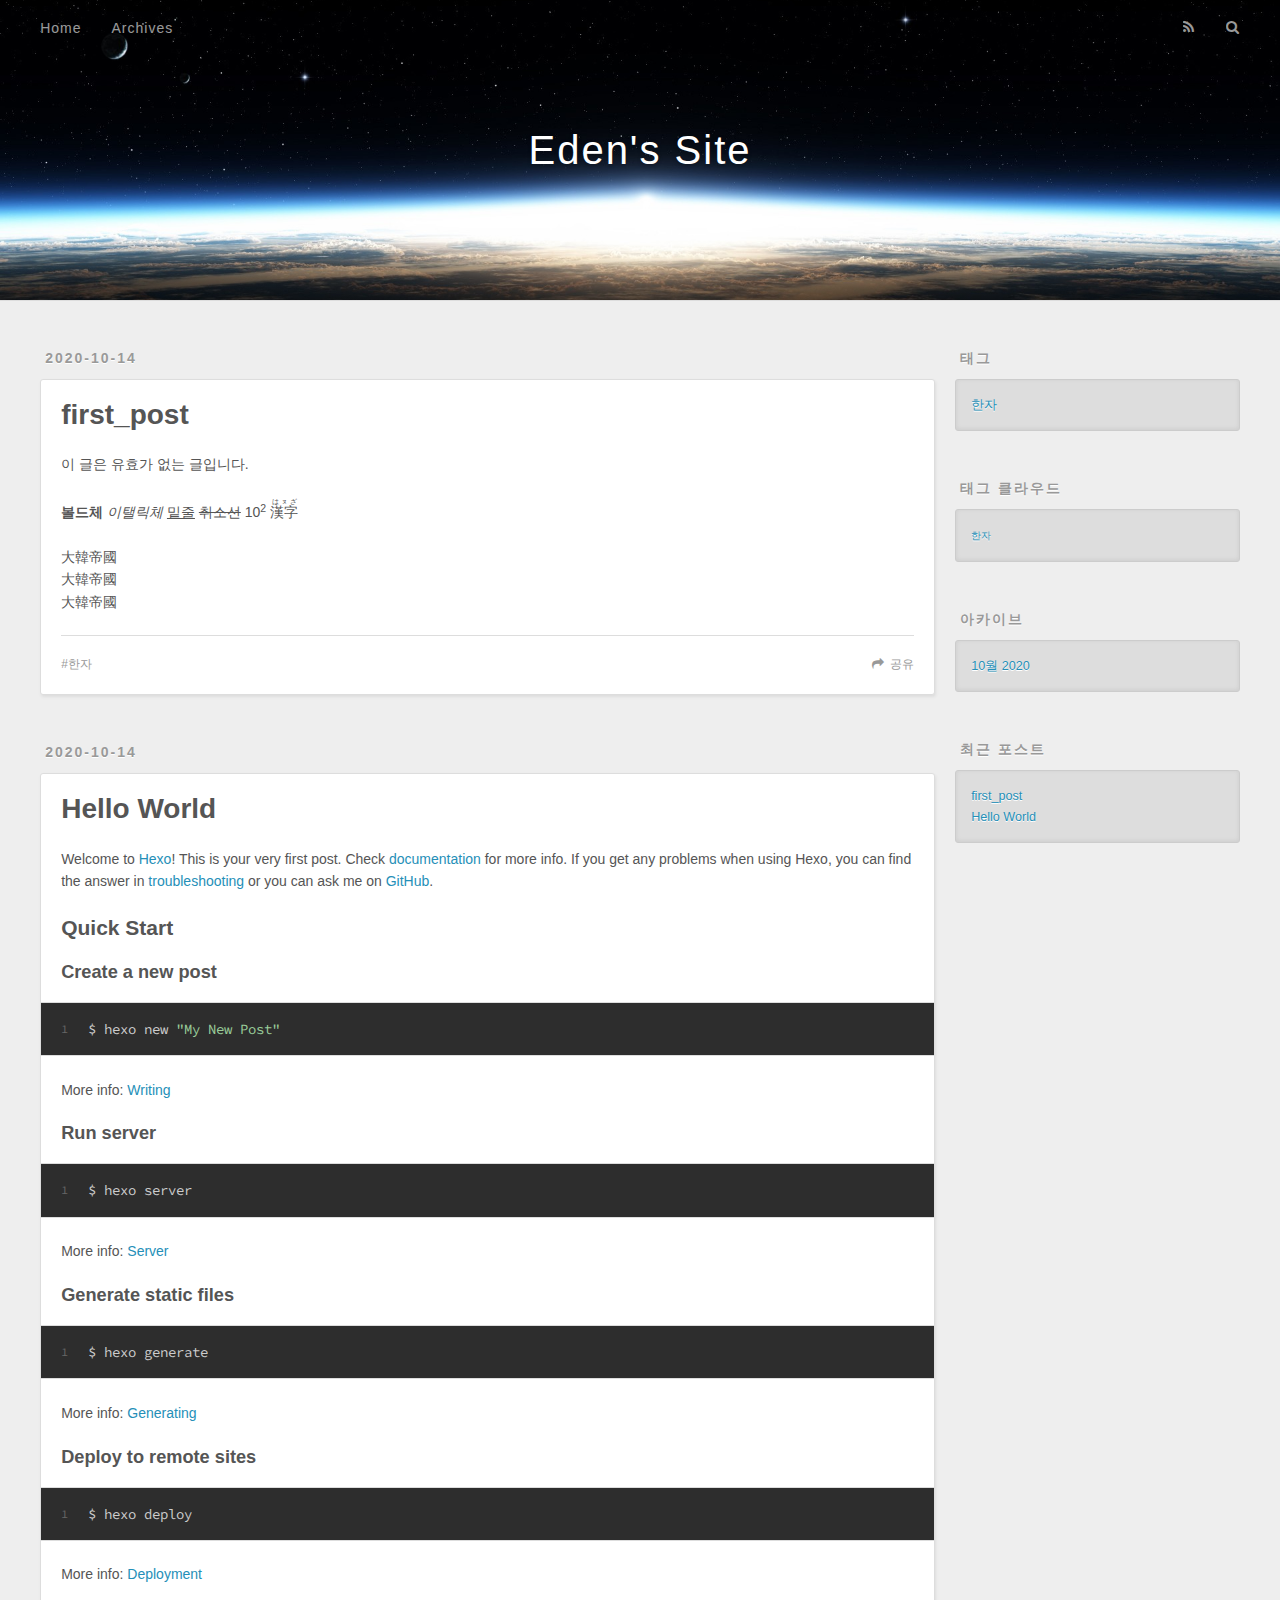
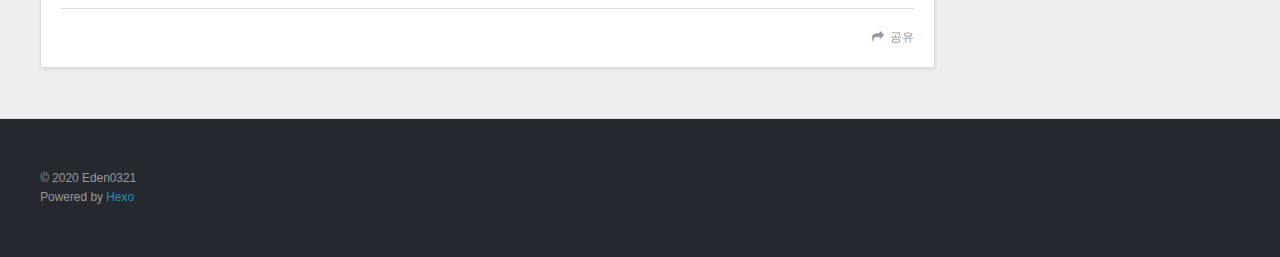
==== commit 9f7eae0a: "Site updated: 2020-10-15 09:36:22" ====
--- a/index.html
+++ b/index.html
@@ -89,16 +89,16 @@
     <div class="article-entry" itemprop="articleBody">
       
         <p>이 글은 유효가 없는 글입니다.</p>
-<p><strong>볼드체</strong> <em>이탤릭체</em> <ins>밑줄</ins> <del>취소선</del> 10<sup>2</sup> <ruby lang="ja">漢字<rp>(</rp><rt>はヌざ</rt><rp>)</p>
-<p><span lang="ko">大蘇帝國</span><br><span lang="ja">大蘇帝國</span></p>
+<p><strong>볼드체</strong> <em>이탤릭체</em> <ins>밑줄</ins> <del>취소선</del> 10<sup>2</sup> <ruby lang="ja">漢字<rp>(</rp><rt>はㇴざ</rt><rp>)</p>
+<p><span lang="ko">大韓帝國</span><br><span lang="ja">大韓帝國</span><br><span lang="zh-cn">大韓帝國</span></p>
 
       
     </div>
     <footer class="article-footer">
-      <a data-url="http://eden0321.github.io/2020/10/14/first-post/" data-id="ckga34j9y0001xsvi0ouwcx70" class="article-share-link">공유</a>
-      
-      
-  <ul class="article-tag-list" itemprop="keywords"><li class="article-tag-list-item"><a class="article-tag-list-link" href="/tags/%EC%84%B8%EA%B3%84%EA%B4%80/" rel="tag">세계관</a></li><li class="article-tag-list-item"><a class="article-tag-list-link" href="/tags/%ED%95%9C%EC%9E%90/" rel="tag">한자</a></li></ul>
+      <a data-url="http://eden0321.github.io/2020/10/14/first-post/" data-id="ckga3elxj00018gvi52aq9zmo" class="article-share-link">공유</a>
+      
+      
+  <ul class="article-tag-list" itemprop="keywords"><li class="article-tag-list-item"><a class="article-tag-list-link" href="/tags/%ED%95%9C%EC%9E%90/" rel="tag">한자</a></li></ul>
 
     </footer>
   </div>
@@ -146,7 +146,7 @@
       
     </div>
     <footer class="article-footer">
-      <a data-url="http://eden0321.github.io/2020/10/14/hello-world/" data-id="ckga34j9q0000xsvi4k5b4qtt" class="article-share-link">공유</a>
+      <a data-url="http://eden0321.github.io/2020/10/14/hello-world/" data-id="ckga3elxc00008gvihu7iabzr" class="article-share-link">공유</a>
       
       
     </footer>
@@ -169,7 +169,7 @@
   <div class="widget-wrap">
     <h3 class="widget-title">태그</h3>
     <div class="widget">
-      <ul class="tag-list" itemprop="keywords"><li class="tag-list-item"><a class="tag-list-link" href="/tags/%EC%84%B8%EA%B3%84%EA%B4%80/" rel="tag">세계관</a></li><li class="tag-list-item"><a class="tag-list-link" href="/tags/%ED%95%9C%EC%9E%90/" rel="tag">한자</a></li></ul>
+      <ul class="tag-list" itemprop="keywords"><li class="tag-list-item"><a class="tag-list-link" href="/tags/%ED%95%9C%EC%9E%90/" rel="tag">한자</a></li></ul>
     </div>
   </div>
 
@@ -179,7 +179,7 @@
   <div class="widget-wrap">
     <h3 class="widget-title">태그 클라우드</h3>
     <div class="widget tagcloud">
-      <a href="/tags/%EC%84%B8%EA%B3%84%EA%B4%80/" style="font-size: 10px;">세계관</a> <a href="/tags/%ED%95%9C%EC%9E%90/" style="font-size: 10px;">한자</a>
+      <a href="/tags/%ED%95%9C%EC%9E%90/" style="font-size: 10px;">한자</a>
     </div>
   </div>
 
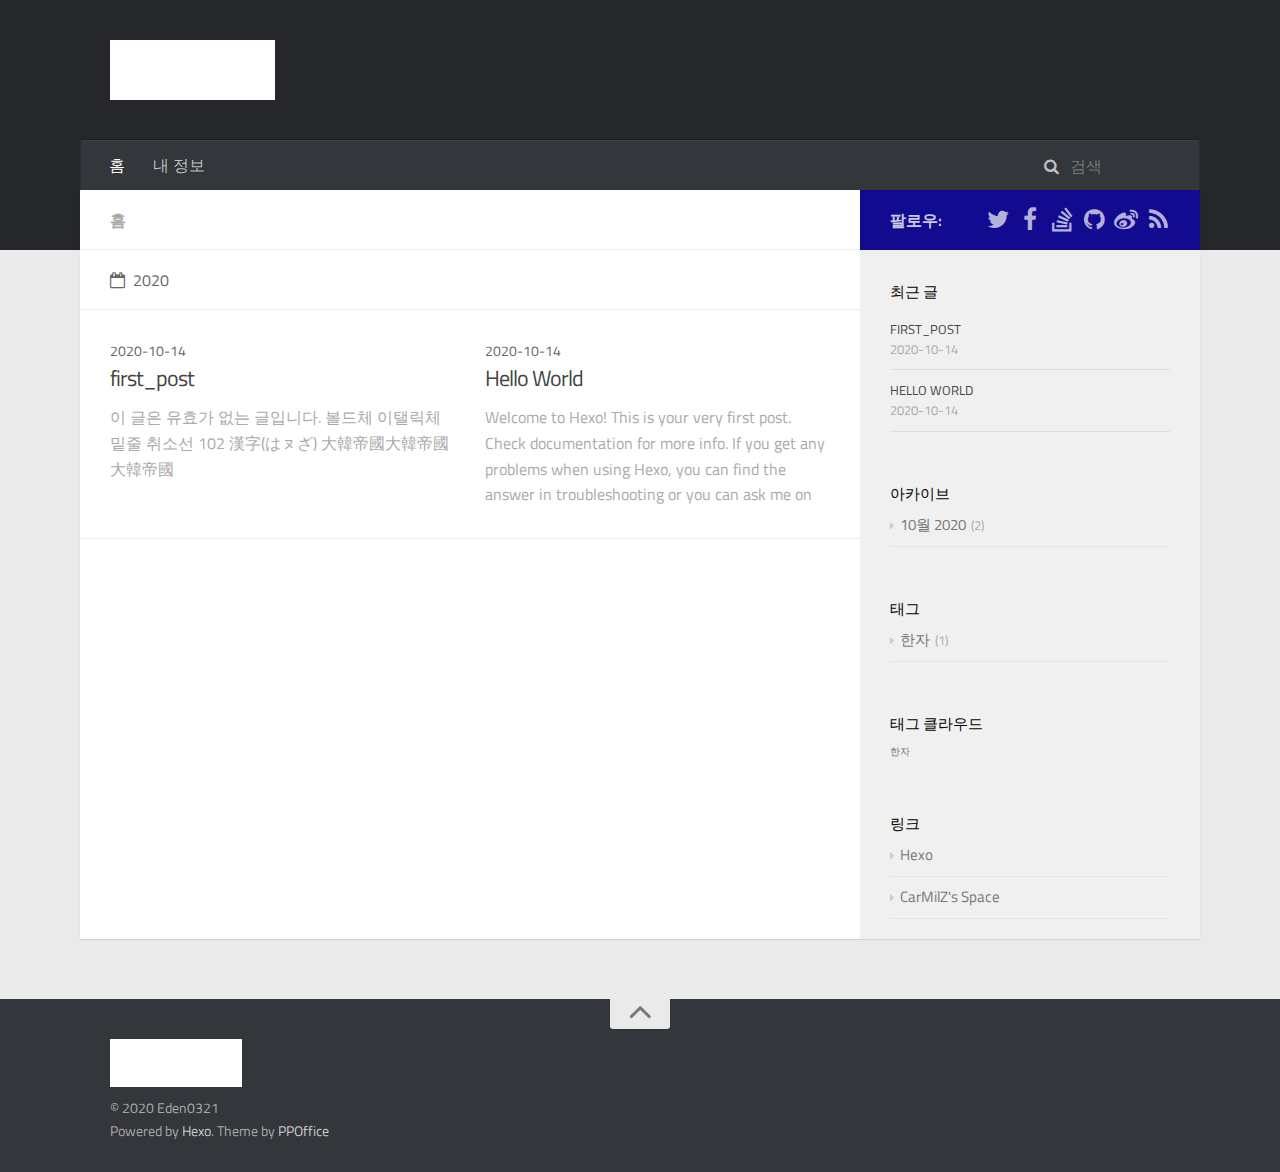
==== commit 879b1dc8: "Site updated: 2020-10-15 20:03:53" ====
--- a/index.html
+++ b/index.html
@@ -1,13 +1,16 @@
 <!DOCTYPE html>
 <html>
 <head>
-  <meta charset="utf-8">
-  
-
-  
-  <title>Eden&#39;s Site</title>
-  <meta name="viewport" content="width=device-width, initial-scale=1, maximum-scale=1">
-  <meta name="description" content="Welcome!">
+    <meta charset="utf-8" />
+
+    
+
+    
+    <title>Eden&#39;s Site</title>
+    
+    <meta name="viewport" content="width=device-width, initial-scale=1, maximum-scale=1">
+    
+    <meta name="description" content="Welcome!">
 <meta property="og:type" content="website">
 <meta property="og:title" content="Eden&#39;s Site">
 <meta property="og:url" content="http://eden0321.github.io/index.html">
@@ -16,242 +19,457 @@
 <meta property="og:locale" content="ko_KR">
 <meta property="article:author" content="Eden0321">
 <meta name="twitter:card" content="summary">
-  
-    <link rel="alternate" href="/atom.xml" title="Eden&#39;s Site" type="application/atom+xml">
-  
-  
-    <link rel="icon" href="/favicon.png">
-  
-  
-    <link href="//fonts.googleapis.com/css?family=Source+Code+Pro" rel="stylesheet" type="text/css">
-  
-  
+    
+
+    
+        <link rel="alternate" href="/" title="Eden&#39;s Site" type="application/atom+xml" />
+    
+
+    
+
+    
+<link rel="stylesheet" href="/libs/font-awesome/css/font-awesome.min.css">
+
+    
+<link rel="stylesheet" href="/libs/titillium-web/styles.css">
+
+    
+<link rel="stylesheet" href="/libs/source-code-pro/styles.css">
+
+
+    
 <link rel="stylesheet" href="/css/style.css">
 
+
+    
+<script src="/libs/jquery/3.5.0/jquery.min.js"></script>
+
+    
+    
+        
+<link rel="stylesheet" href="/libs/lightgallery/css/lightgallery.min.css">
+
+    
+    
+        
+<link rel="stylesheet" href="/libs/justified-gallery/justifiedGallery.min.css">
+
+    
+    
+    
+    
+
+
 <meta name="generator" content="Hexo 5.2.0"></head>
 
 <body>
-  <div id="container">
     <div id="wrap">
-      <header id="header">
-  <div id="banner"></div>
-  <div id="header-outer" class="outer">
-    <div id="header-title" class="inner">
-      <h1 id="logo-wrap">
-        <a href="/" id="logo">Eden&#39;s Site</a>
-      </h1>
-      
-    </div>
-    <div id="header-inner" class="inner">
-      <nav id="main-nav">
-        <a id="main-nav-toggle" class="nav-icon"></a>
-        
-          <a class="main-nav-link" href="/">Home</a>
-        
-          <a class="main-nav-link" href="/archives">Archives</a>
-        
-      </nav>
-      <nav id="sub-nav">
-        
-          <a id="nav-rss-link" class="nav-icon" href="/atom.xml" title="RSS Feed"></a>
-        
-        <a id="nav-search-btn" class="nav-icon" title="검색"></a>
-      </nav>
-      <div id="search-form-wrap">
-        <form action="//google.com/search" method="get" accept-charset="UTF-8" class="search-form"><input type="search" name="q" class="search-form-input" placeholder="Search"><button type="submit" class="search-form-submit">&#xF002;</button><input type="hidden" name="sitesearch" value="http://eden0321.github.io"></form>
-      </div>
-    </div>
-  </div>
+        <header id="header">
+    <div id="header-outer" class="outer">
+        <div class="container">
+            <div class="container-inner">
+                <div id="header-title">
+                    <h1 class="logo-wrap">
+                        <a href="/" class="logo"></a>
+                    </h1>
+                    
+                </div>
+                <div id="header-inner" class="nav-container">
+                    <a id="main-nav-toggle" class="nav-icon fa fa-bars"></a>
+                    <div class="nav-container-inner">
+                        <ul id="main-nav">
+                            
+                                <li class="main-nav-list-item" >
+                                    <a class="main-nav-list-link" href="/">홈</a>
+                                </li>
+                            
+                                    
+                                
+                                <li class="main-nav-list-item" >
+                                    <a class="main-nav-list-link" href="/about/index.html">내 정보</a>
+                                </li>
+                            
+                        </ul>
+                        <nav id="sub-nav">
+                            <div id="search-form-wrap">
+
+    <form class="search-form">
+        <input type="text" class="ins-search-input search-form-input" placeholder="검색" />
+        <button type="submit" class="search-form-submit"></button>
+    </form>
+    <div class="ins-search">
+    <div class="ins-search-mask"></div>
+    <div class="ins-search-container">
+        <div class="ins-input-wrapper">
+            <input type="text" class="ins-search-input" placeholder="찾고자 하는 포스트를 검색하세요." />
+            <span class="ins-close ins-selectable"><i class="fa fa-times-circle"></i></span>
+        </div>
+        <div class="ins-section-wrapper">
+            <div class="ins-section-container"></div>
+        </div>
+    </div>
+</div>
+<script>
+(function (window) {
+    var INSIGHT_CONFIG = {
+        TRANSLATION: {
+            POSTS: '포스트',
+            PAGES: '페이지',
+            CATEGORIES: '카테고리',
+            TAGS: '태그',
+            UNTITLED: '(Untitled)',
+        },
+        ROOT_URL: '/',
+        CONTENT_URL: '/content.json',
+    };
+    window.INSIGHT_CONFIG = INSIGHT_CONFIG;
+})(window);
+</script>
+
+<script src="/js/insight.js"></script>
+
+
+</div>
+                        </nav>
+                    </div>
+                </div>
+            </div>
+        </div>
+    </div>
 </header>
-      <div class="outer">
-        <section id="main">
-  
-    <article id="post-first-post" class="article article-type-post" itemscope itemprop="blogPost">
-  <div class="article-meta">
-    <a href="/2020/10/14/first-post/" class="article-date">
-  <time datetime="2020-10-14T10:53:10.000Z" itemprop="datePublished">2020-10-14</time>
-</a>
-    
-  </div>
-  <div class="article-inner">
-    
-    
-      <header class="article-header">
-        
-  
-    <h1 itemprop="name">
-      <a class="article-title" href="/2020/10/14/first-post/">first_post</a>
+
+        <div class="container">
+            <div class="main-body container-inner">
+                <div class="main-body-inner">
+                    <section id="main">
+                        <div class="main-body-header">
+    <h1 class="header">
+    
+    <em class="page-title-link" data-url="home">홈</em>
     </h1>
-  
-
-      </header>
-    
-    <div class="article-entry" itemprop="articleBody">
-      
-        <p>이 글은 유효가 없는 글입니다.</p>
-<p><strong>볼드체</strong> <em>이탤릭체</em> <ins>밑줄</ins> <del>취소선</del> 10<sup>2</sup> <ruby lang="ja">漢字<rp>(</rp><rt>はㇴざ</rt><rp>)</p>
-<p><span lang="ko">大韓帝國</span><br><span lang="ja">大韓帝國</span><br><span lang="zh-cn">大韓帝國</span></p>
-
-      
-    </div>
-    <footer class="article-footer">
-      <a data-url="http://eden0321.github.io/2020/10/14/first-post/" data-id="ckga3elxj00018gvi52aq9zmo" class="article-share-link">공유</a>
-      
-      
-  <ul class="article-tag-list" itemprop="keywords"><li class="article-tag-list-item"><a class="article-tag-list-link" href="/tags/%ED%95%9C%EC%9E%90/" rel="tag">한자</a></li></ul>
-
-    </footer>
-  </div>
-  
+</div>
+
+                        <div class="main-body-content">
+                            
+
+    
+    
+        
+        
+        <section class="archives-wrap">
+            <div class="archive-year-wrap">
+                <a href="/archives/2020" class="archive-year"><i class="icon fa fa-calendar-o"></i>2020</a>
+            </div>
+            <div class="archives">
+    
+    
+    
+        <div class="article-row">
+    
+        <article class="article article-summary">
+    <div class="article-summary-inner">
+        
+        <div class="article-meta">
+            <div class="category">
+            
+            </div>
+            <div class="date"><time datetime="2020-10-14T10:53:10.000Z" itemprop="datePublished">2020-10-14</time></div>
+        </div>
+        
+    
+        <h1 class="article-title" itemprop="name">
+        <a href="/2020/10/14/first-post/">first_post</a>
+        </h1>
+    
+
+        <p class="article-excerpt">
+            이 글은 유효가 없는 글입니다.
+볼드체 이탤릭체 밑줄 취소선 102 漢字(はㇴざ)
+大韓帝國大韓帝國大韓帝國
+
+        </p>
+    </div>
 </article>
-
-
-  
-    <article id="post-hello-world" class="article article-type-post" itemscope itemprop="blogPost">
-  <div class="article-meta">
-    <a href="/2020/10/14/hello-world/" class="article-date">
-  <time datetime="2020-10-14T10:46:31.851Z" itemprop="datePublished">2020-10-14</time>
-</a>
-    
-  </div>
-  <div class="article-inner">
-    
-    
-      <header class="article-header">
-        
-  
-    <h1 itemprop="name">
-      <a class="article-title" href="/2020/10/14/hello-world/">Hello World</a>
-    </h1>
-  
-
-      </header>
-    
-    <div class="article-entry" itemprop="articleBody">
-      
-        <p>Welcome to <a target="_blank" rel="noopener" href="https://hexo.io/">Hexo</a>! This is your very first post. Check <a target="_blank" rel="noopener" href="https://hexo.io/docs/">documentation</a> for more info. If you get any problems when using Hexo, you can find the answer in <a target="_blank" rel="noopener" href="https://hexo.io/docs/troubleshooting.html">troubleshooting</a> or you can ask me on <a target="_blank" rel="noopener" href="https://github.com/hexojs/hexo/issues">GitHub</a>.</p>
-<h2 id="Quick-Start"><a href="#Quick-Start" class="headerlink" title="Quick Start"></a>Quick Start</h2><h3 id="Create-a-new-post"><a href="#Create-a-new-post" class="headerlink" title="Create a new post"></a>Create a new post</h3><figure class="highlight bash"><table><tr><td class="gutter"><pre><span class="line">1</span><br></pre></td><td class="code"><pre><span class="line">$ hexo new <span class="string">&quot;My New Post&quot;</span></span><br></pre></td></tr></table></figure>
-
-<p>More info: <a target="_blank" rel="noopener" href="https://hexo.io/docs/writing.html">Writing</a></p>
-<h3 id="Run-server"><a href="#Run-server" class="headerlink" title="Run server"></a>Run server</h3><figure class="highlight bash"><table><tr><td class="gutter"><pre><span class="line">1</span><br></pre></td><td class="code"><pre><span class="line">$ hexo server</span><br></pre></td></tr></table></figure>
-
-<p>More info: <a target="_blank" rel="noopener" href="https://hexo.io/docs/server.html">Server</a></p>
-<h3 id="Generate-static-files"><a href="#Generate-static-files" class="headerlink" title="Generate static files"></a>Generate static files</h3><figure class="highlight bash"><table><tr><td class="gutter"><pre><span class="line">1</span><br></pre></td><td class="code"><pre><span class="line">$ hexo generate</span><br></pre></td></tr></table></figure>
-
-<p>More info: <a target="_blank" rel="noopener" href="https://hexo.io/docs/generating.html">Generating</a></p>
-<h3 id="Deploy-to-remote-sites"><a href="#Deploy-to-remote-sites" class="headerlink" title="Deploy to remote sites"></a>Deploy to remote sites</h3><figure class="highlight bash"><table><tr><td class="gutter"><pre><span class="line">1</span><br></pre></td><td class="code"><pre><span class="line">$ hexo deploy</span><br></pre></td></tr></table></figure>
-
-<p>More info: <a target="_blank" rel="noopener" href="https://hexo.io/docs/one-command-deployment.html">Deployment</a></p>
-
-      
-    </div>
-    <footer class="article-footer">
-      <a data-url="http://eden0321.github.io/2020/10/14/hello-world/" data-id="ckga3elxc00008gvihu7iabzr" class="article-share-link">공유</a>
-      
-      
-    </footer>
-  </div>
-  
+    
+
+    
+    
+    
+    
+        <article class="article article-summary">
+    <div class="article-summary-inner">
+        
+        <div class="article-meta">
+            <div class="category">
+            
+            </div>
+            <div class="date"><time datetime="2020-10-14T10:46:31.851Z" itemprop="datePublished">2020-10-14</time></div>
+        </div>
+        
+    
+        <h1 class="article-title" itemprop="name">
+        <a href="/2020/10/14/hello-world/">Hello World</a>
+        </h1>
+    
+
+        <p class="article-excerpt">
+            Welcome to Hexo! This is your very first post. Check documentation for more info. If you get any problems when using Hexo, you can find the answer in troubleshooting or you can ask me on GitHub.
+Quick
+        </p>
+    </div>
 </article>
-
-
-  
-
-
-</section>
-        
-          <aside id="sidebar">
-  
-    
-
-  
-    
-  <div class="widget-wrap">
-    <h3 class="widget-title">태그</h3>
-    <div class="widget">
-      <ul class="tag-list" itemprop="keywords"><li class="tag-list-item"><a class="tag-list-link" href="/tags/%ED%95%9C%EC%9E%90/" rel="tag">한자</a></li></ul>
-    </div>
-  </div>
-
-
-  
-    
-  <div class="widget-wrap">
-    <h3 class="widget-title">태그 클라우드</h3>
-    <div class="widget tagcloud">
-      <a href="/tags/%ED%95%9C%EC%9E%90/" style="font-size: 10px;">한자</a>
-    </div>
-  </div>
-
-  
-    
-  <div class="widget-wrap">
-    <h3 class="widget-title">아카이브</h3>
-    <div class="widget">
-      <ul class="archive-list"><li class="archive-list-item"><a class="archive-list-link" href="/archives/2020/10/">10월 2020</a></li></ul>
-    </div>
-  </div>
-
-
-  
-    
-  <div class="widget-wrap">
-    <h3 class="widget-title">최근 포스트</h3>
-    <div class="widget">
-      <ul>
-        
-          <li>
-            <a href="/2020/10/14/first-post/">first_post</a>
-          </li>
-        
-          <li>
-            <a href="/2020/10/14/hello-world/">Hello World</a>
-          </li>
-        
-      </ul>
-    </div>
-  </div>
-
-  
+    
+        </div>
+    
+
+
+    </div></section>
+
+
+
+                        </div>
+                    </section>
+                    <aside id="sidebar">
+    <a class="sidebar-toggle" title="Expand Sidebar"><i class="toggle icon"></i></a>
+    <div class="sidebar-top">
+        <p>팔로우:</p>
+        <ul class="social-links">
+            
+                
+                <li>
+                    <a class="social-tooltip" title="twitter" href="/" target="_blank" rel="noopener">
+                        <i class="icon fa fa-twitter"></i>
+                    </a>
+                </li>
+                
+            
+                
+                <li>
+                    <a class="social-tooltip" title="facebook" href="/" target="_blank" rel="noopener">
+                        <i class="icon fa fa-facebook"></i>
+                    </a>
+                </li>
+                
+            
+                
+                <li>
+                    <a class="social-tooltip" title="stack-overflow" href="/" target="_blank" rel="noopener">
+                        <i class="icon fa fa-stack-overflow"></i>
+                    </a>
+                </li>
+                
+            
+                
+                <li>
+                    <a class="social-tooltip" title="github" href="https://github.com/ppoffice/hexo-theme-hueman" target="_blank" rel="noopener">
+                        <i class="icon fa fa-github"></i>
+                    </a>
+                </li>
+                
+            
+                
+                <li>
+                    <a class="social-tooltip" title="weibo" href="/" target="_blank" rel="noopener">
+                        <i class="icon fa fa-weibo"></i>
+                    </a>
+                </li>
+                
+            
+                
+                <li>
+                    <a class="social-tooltip" title="rss" href="/" target="_blank" rel="noopener">
+                        <i class="icon fa fa-rss"></i>
+                    </a>
+                </li>
+                
+            
+        </ul>
+    </div>
+    
+    <div class="widgets-container">
+        
+            
+                
+
+            
+                
+    <div class="widget-wrap">
+        <h3 class="widget-title">최근 글</h3>
+        <div class="widget">
+            <ul id="recent-post" class="no-thumbnail">
+                
+                    <li>
+                        
+                        <div class="item-inner">
+                            <p class="item-category"></p>
+                            <p class="item-title"><a href="/2020/10/14/first-post/" class="title">first_post</a></p>
+                            <p class="item-date"><time datetime="2020-10-14T10:53:10.000Z" itemprop="datePublished">2020-10-14</time></p>
+                        </div>
+                    </li>
+                
+                    <li>
+                        
+                        <div class="item-inner">
+                            <p class="item-category"></p>
+                            <p class="item-title"><a href="/2020/10/14/hello-world/" class="title">Hello World</a></p>
+                            <p class="item-date"><time datetime="2020-10-14T10:46:31.851Z" itemprop="datePublished">2020-10-14</time></p>
+                        </div>
+                    </li>
+                
+            </ul>
+        </div>
+    </div>
+
+            
+                
+
+            
+                
+    <div class="widget-wrap widget-list">
+        <h3 class="widget-title">아카이브</h3>
+        <div class="widget">
+            <ul class="archive-list"><li class="archive-list-item"><a class="archive-list-link" href="/archives/2020/10/">10월 2020</a><span class="archive-list-count">2</span></li></ul>
+        </div>
+    </div>
+
+
+            
+                
+    <div class="widget-wrap widget-list">
+        <h3 class="widget-title">태그</h3>
+        <div class="widget">
+            <ul class="tag-list" itemprop="keywords"><li class="tag-list-item"><a class="tag-list-link" href="/tags/%ED%95%9C%EC%9E%90/" rel="tag">한자</a><span class="tag-list-count">1</span></li></ul>
+        </div>
+    </div>
+
+
+            
+                
+    <div class="widget-wrap widget-float">
+        <h3 class="widget-title">태그 클라우드</h3>
+        <div class="widget tagcloud">
+            <a href="/tags/%ED%95%9C%EC%9E%90/" style="font-size: 10px;">한자</a>
+        </div>
+    </div>
+
+
+            
+                
+    <div class="widget-wrap widget-list">
+        <h3 class="widget-title">링크</h3>
+        <div class="widget">
+            <ul>
+                
+                    <li>
+                        <a target="_blank" rel="noopener" href="http://hexo.io/">Hexo</a>
+                    </li>
+                
+                    <li>
+                        <a target="_blank" rel="noopener" href="https://carmilz.github.io/">CarMilZ&#39;s Space</a>
+                    </li>
+                
+            </ul>
+        </div>
+    </div>
+
+
+            
+        
+    </div>
 </aside>
-        
-      </div>
-      <footer id="footer">
-  
-  <div class="outer">
-    <div id="footer-info" class="inner">
-      &copy; 2020 Eden0321<br>
-      Powered by <a href="http://hexo.io/" target="_blank">Hexo</a>
-    </div>
-  </div>
+
+                </div>
+            </div>
+        </div>
+        <footer id="footer">
+    <div class="container">
+        <div class="container-inner">
+            <a id="back-to-top" href="javascript:;"><i class="icon fa fa-angle-up"></i></a>
+            <div class="credit">
+                <h1 class="logo-wrap">
+                    <a href="/" class="logo"></a>
+                </h1>
+                <p>&copy; 2020 Eden0321</p>
+                
+                <p>Powered by <a href="https://hexo.io/" target="_blank">Hexo</a>. Theme by <a href="https://github.com/ppoffice" target="_blank">PPOffice</a></p>
+                
+            </div>
+            <div class="footer-plugins">
+              
+    
+
+
+            </div>
+        </div>
+    </div>
 </footer>
-    </div>
-    <nav id="mobile-nav">
-  
-    <a href="/" class="mobile-nav-link">Home</a>
-  
-    <a href="/archives" class="mobile-nav-link">Archives</a>
-  
-</nav>
-    
-
-<script src="//ajax.googleapis.com/ajax/libs/jquery/2.0.3/jquery.min.js"></script>
-
-
-  
-<link rel="stylesheet" href="/fancybox/jquery.fancybox.css">
-
-  
-<script src="/fancybox/jquery.fancybox.pack.js"></script>
-
-
-
-
-<script src="/js/script.js"></script>
-
-
-
-
-  </div>
+
+    </div>
+    
+    
+    <script>
+    var disqus_shortname = 'disqus_kmMtT6vZKJ';
+    
+    
+    (function() {
+    var dsq = document.createElement('script');
+    dsq.type = 'text/javascript';
+    dsq.async = true;
+    dsq.src = '//' + disqus_shortname + '.disqus.com/count.js';
+    (document.getElementsByTagName('head')[0] || document.getElementsByTagName('body')[0]).appendChild(dsq);
+    })();
+    </script>
+
+
+
+
+
+    
+        
+<script src="/libs/lightgallery/js/lightgallery.min.js"></script>
+
+        
+<script src="/libs/lightgallery/js/lg-thumbnail.min.js"></script>
+
+        
+<script src="/libs/lightgallery/js/lg-pager.min.js"></script>
+
+        
+<script src="/libs/lightgallery/js/lg-autoplay.min.js"></script>
+
+        
+<script src="/libs/lightgallery/js/lg-fullscreen.min.js"></script>
+
+        
+<script src="/libs/lightgallery/js/lg-zoom.min.js"></script>
+
+        
+<script src="/libs/lightgallery/js/lg-hash.min.js"></script>
+
+        
+<script src="/libs/lightgallery/js/lg-share.min.js"></script>
+
+        
+<script src="/libs/lightgallery/js/lg-video.min.js"></script>
+
+    
+    
+        
+<script src="/libs/justified-gallery/jquery.justifiedGallery.min.js"></script>
+
+    
+    
+
+    
+    
+    
+
+
+
+<!-- Custom Scripts -->
+
+<script src="/js/main.js"></script>
+
+
 </body>
-</html>+</html>
--- a/libs/titillium-web/styles.css
+++ b/libs/titillium-web/styles.css
@@ -0,0 +1,48 @@
+/* latin-ext */
+@font-face {
+  font-family: 'Titillium Web';
+  font-style: normal;
+  font-weight: 300;
+  src: local('Titillium WebLight'), local('TitilliumWeb-Light'), url(fonts/anMUvcNT0H1YN4FII8wpr9INifKjd1RJ3NxxEi9Cy2w.woff2) format('woff2');
+  unicode-range: U+0100-024F, U+1E00-1EFF, U+20A0-20AB, U+20AD-20CF, U+2C60-2C7F, U+A720-A7FF;
+}
+/* latin */
+@font-face {
+  font-family: 'Titillium Web';
+  font-style: normal;
+  font-weight: 300;
+  src: local('Titillium WebLight'), local('TitilliumWeb-Light'), url(fonts/anMUvcNT0H1YN4FII8wpr4-67659ICLY8bMrYhtePPA.woff2) format('woff2');
+  unicode-range: U+0000-00FF, U+0131, U+0152-0153, U+02C6, U+02DA, U+02DC, U+2000-206F, U+2074, U+20AC, U+2212, U+2215, U+E0FF, U+EFFD, U+F000;
+}
+/* latin-ext */
+@font-face {
+  font-family: 'Titillium Web';
+  font-style: normal;
+  font-weight: 400;
+  src: local('Titillium Web'), local('TitilliumWeb-Regular'), url(fonts/7XUFZ5tgS-tD6QamInJTcSo_WB_cotcEMUw1LsIE8mM.woff2) format('woff2');
+  unicode-range: U+0100-024F, U+1E00-1EFF, U+20A0-20AB, U+20AD-20CF, U+2C60-2C7F, U+A720-A7FF;
+}
+/* latin */
+@font-face {
+  font-family: 'Titillium Web';
+  font-style: normal;
+  font-weight: 400;
+  src: local('Titillium Web'), local('TitilliumWeb-Regular'), url(fonts/7XUFZ5tgS-tD6QamInJTcZSnX671uNZIV63UdXh3Mg0.woff2) format('woff2');
+  unicode-range: U+0000-00FF, U+0131, U+0152-0153, U+02C6, U+02DA, U+02DC, U+2000-206F, U+2074, U+20AC, U+2212, U+2215, U+E0FF, U+EFFD, U+F000;
+}
+/* latin-ext */
+@font-face {
+  font-family: 'Titillium Web';
+  font-style: normal;
+  font-weight: 600;
+  src: local('Titillium WebSemiBold'), local('TitilliumWeb-SemiBold'), url(fonts/anMUvcNT0H1YN4FII8wpr_SNRT0fZ5CX-AqRkMYgJJo.woff2) format('woff2');
+  unicode-range: U+0100-024F, U+1E00-1EFF, U+20A0-20AB, U+20AD-20CF, U+2C60-2C7F, U+A720-A7FF;
+}
+/* latin */
+@font-face {
+  font-family: 'Titillium Web';
+  font-style: normal;
+  font-weight: 600;
+  src: local('Titillium WebSemiBold'), local('TitilliumWeb-SemiBold'), url(fonts/anMUvcNT0H1YN4FII8wpr46gJz9aNFrmnwBdd69aqzY.woff2) format('woff2');
+  unicode-range: U+0000-00FF, U+0131, U+0152-0153, U+02C6, U+02DA, U+02DC, U+2000-206F, U+2074, U+20AC, U+2212, U+2215, U+E0FF, U+EFFD, U+F000;
+}--- a/libs/source-code-pro/styles.css
+++ b/libs/source-code-pro/styles.css
@@ -0,0 +1,16 @@
+/* latin-ext */
+@font-face {
+  font-family: 'Source Code Pro';
+  font-style: normal;
+  font-weight: 400;
+  src: local('Source Code Pro'), local('SourceCodePro-Regular'), url(fonts/mrl8jkM18OlOQN8JLgasDy2Q8seG17bfDXYR_jUsrzg.woff2) format('woff2');
+  unicode-range: U+0100-024F, U+1E00-1EFF, U+20A0-20AB, U+20AD-20CF, U+2C60-2C7F, U+A720-A7FF;
+}
+/* latin */
+@font-face {
+  font-family: 'Source Code Pro';
+  font-style: normal;
+  font-weight: 400;
+  src: local('Source Code Pro'), local('SourceCodePro-Regular'), url(fonts/mrl8jkM18OlOQN8JLgasD9V_2ngZ8dMf8fLgjYEouxg.woff2) format('woff2');
+  unicode-range: U+0000-00FF, U+0131, U+0152-0153, U+02C6, U+02DA, U+02DC, U+2000-206F, U+2074, U+20AC, U+2212, U+2215, U+E0FF, U+EFFD, U+F000;
+}--- a/css/style.css
+++ b/css/style.css
@@ -1,13 +1,122 @@
-body {
-  width: 100%;
-}
-body:before,
-body:after {
-  content: "";
-  display: table;
-}
-body:after {
-  clear: both;
+#main .main-body-header em,
+#main .main-body-header a,
+.article-meta,
+.archive-year {
+  text-transform: uppercase;
+  color: #666;
+  line-height: 1em;
+  text-shadow: 0 1px #fff;
+}
+#main .main-body-header em,
+#main .main-body-header a,
+.article-meta,
+.archive-year,
+#main .main-body-header em a,
+#main .main-body-header a a,
+.article-meta a,
+.archive-year a {
+  text-decoration: none;
+}
+.widget h1,
+.article-entry h1 {
+  font-size: 2em;
+}
+.widget h2,
+.article-entry h2 {
+  font-size: 1.5em;
+}
+.widget h3,
+.article-entry h3 {
+  font-size: 1.3em;
+}
+.widget h4,
+.article-entry h4 {
+  font-size: 1.2em;
+}
+.widget h5,
+.article-entry h5 {
+  font-size: 1em;
+}
+.widget h6,
+.article-entry h6 {
+  font-size: 1em;
+  color: #aaa;
+}
+.widget hr,
+.article-entry hr {
+  border: 1px dashed #ddd;
+}
+.widget strong,
+.article-entry strong {
+  font-weight: bold;
+}
+.widget em,
+.article-entry em,
+.widget cite,
+.article-entry cite {
+  font-style: italic;
+}
+.widget sup,
+.article-entry sup,
+.widget sub,
+.article-entry sub {
+  font-size: 0.75em;
+  line-height: 0;
+  position: relative;
+  vertical-align: baseline;
+}
+.widget sup,
+.article-entry sup {
+  top: -0.5em;
+}
+.widget sub,
+.article-entry sub {
+  bottom: -0.2em;
+}
+.widget small,
+.article-entry small {
+  font-size: 0.85em;
+}
+.widget acronym,
+.article-entry acronym,
+.widget abbr,
+.article-entry abbr {
+  border-bottom: 1px dotted;
+}
+.widget ul,
+.article-entry ul,
+.widget ol,
+.article-entry ol,
+.widget dl,
+.article-entry dl {
+  line-height: 1.6em;
+}
+.widget ul ul,
+.article-entry ul ul,
+.widget ol ul,
+.article-entry ol ul,
+.widget ul ol,
+.article-entry ul ol,
+.widget ol ol,
+.article-entry ol ol {
+  margin-top: 0;
+  margin-bottom: 0;
+  margin-left: 20px;
+}
+.widget ul,
+.article-entry ul {
+  list-style: disc;
+  list-style-position: inside;
+}
+.widget ol,
+.article-entry ol {
+  list-style: decimal;
+  list-style-position: inside;
+}
+.widget dt,
+.article-entry dt {
+  font-weight: bold;
+  list-style-position: inside;
 }
 html,
 body,
@@ -110,41 +219,46 @@
   border: 0;
   padding: 0;
 }
-@font-face {
-  font-family: FontAwesome;
-  font-style: normal;
-  font-weight: normal;
-  src: url("fonts/fontawesome-webfont.eot?v=#4.0.3");
-  src: url("fonts/fontawesome-webfont.eot?#iefix&v=#4.0.3") format("embedded-opentype"), url("fonts/fontawesome-webfont.woff?v=#4.0.3") format("woff"), url("fonts/fontawesome-webfont.ttf?v=#4.0.3") format("truetype"), url("fonts/fontawesome-webfont.svg#fontawesomeregular?v=#4.0.3") format("svg");
-}
 html,
 body,
 #container {
   height: 100%;
 }
+::selection {
+  color: #fff;
+  background: #120a8f;
+}
 body {
-  background: #eee;
-  font: 14px -apple-system, BlinkMacSystemFont, "Segoe UI", "Roboto", "Oxygen", "Ubuntu", "Cantarell", "Fira Sans", "Droid Sans", "Helvetica Neue", sans-serif;
+  background: #eaeaea;
+  font: 14px "Titillium Web", "Helvetica Neue", Helvetica, Arial, "Microsoft Yahei", sans-serif;
   -webkit-text-size-adjust: 100%;
 }
-.outer {
-  max-width: 1220px;
+code {
+  margin: 0 2px;
+  color: #e96900;
+  padding: 3px 5px;
+  font-size: 0.8em;
+  border-radius: 2px;
+  font-family: "Source Code Pro", Consolas, Monaco, Menlo, Consolas, monospace;
+  background-color: #f8f8f8;
+}
+.container {
+  position: relative;
+  padding: 0 20px;
+}
+.container-inner {
+  max-width: 1120px;
+  min-width: 320px;
+  width: 100%;
   margin: 0 auto;
-  padding: 0 20px;
-}
-.outer:before,
-.outer:after {
+}
+.container-inner:before,
+.container-inner:after {
   content: "";
   display: table;
 }
-.outer:after {
+.container-inner:after {
   clear: both;
-}
-.inner {
-  display: inline;
-  float: left;
-  width: 98.33333333333333%;
-  margin: 0 0.833333333333333%;
 }
 .left,
 .alignleft {
@@ -157,182 +271,82 @@
 .clear {
   clear: both;
 }
-#container {
-  position: relative;
-}
-.mobile-nav-on {
-  overflow: hidden;
-}
-#wrap {
-  height: 100%;
+.logo {
+  display: block;
+  padding: 10px 0;
+  width: 165px;
+  height: 60px;
+  background-image: url("images/header.png");
+  background-position: 0px 10px;
+  background-repeat: no-repeat;
+  -webkit-background-size: 165px 60px;
+  -moz-background-size: 165px 60px;
+  background-size: 165px 60px;
+}
+.main-body {
+  margin-top: -60px;
+  background-color: #fff;
+}
+.main-body-inner {
+  position: relative;
+  -webkit-box-sizing: border-box;
+  -moz-box-sizing: border-box;
+  box-sizing: border-box;
+  -webkit-box-shadow: rgba(0,0,0,0.098) 0px 1px 1px 0px;
+  box-shadow: rgba(0,0,0,0.098) 0px 1px 1px 0px;
+  padding-right: 340px;
+  background: url("images/s-left.png") repeat-y right 0;
+}
+.main-body-inner:before,
+.main-body-inner:after {
+  content: "";
+  display: table;
+}
+.main-body-inner:after {
+  clear: both;
+}
+#main {
+  float: left;
   width: 100%;
-  position: absolute;
-  top: 0;
-  left: 0;
-  -webkit-transition: 0.2s ease-out;
-  -moz-transition: 0.2s ease-out;
-  -ms-transition: 0.2s ease-out;
-  transition: 0.2s ease-out;
-  z-index: 1;
-  background: #eee;
-}
-.mobile-nav-on #wrap {
-  left: 280px;
-}
-@media screen and (min-width: 768px) {
-  #main {
-    display: inline;
-    float: left;
-    width: 73.33333333333333%;
-    margin: 0 0.833333333333333%;
-  }
-}
-.article-date,
-.article-category-link,
-.archive-year,
-.widget-title {
-  text-decoration: none;
+  -webkit-box-sizing: border-box;
+  -moz-box-sizing: border-box;
+  box-sizing: border-box;
+  min-height: 600px;
+}
+#main .main-body-header {
+  background: #fff;
+  position: relative;
+  padding: 18px 30px 17px;
+  border-bottom: 1px solid #eee;
+  color: #666;
+  font-size: 16px;
+  font-weight: 600;
   text-transform: uppercase;
-  letter-spacing: 2px;
-  color: #999;
-  margin-bottom: 1em;
-  margin-left: 5px;
-  line-height: 1em;
-  text-shadow: 0 1px #fff;
-  font-weight: bold;
-}
-.article-inner,
-.archive-article-inner {
-  background: #fff;
-  -webkit-box-shadow: 1px 2px 3px #ddd;
-  box-shadow: 1px 2px 3px #ddd;
-  border: 1px solid #ddd;
-  border-radius: 3px;
-}
-.article-entry h1,
-.widget h1 {
-  font-size: 2em;
-}
-.article-entry h2,
-.widget h2 {
-  font-size: 1.5em;
-}
-.article-entry h3,
-.widget h3 {
-  font-size: 1.3em;
-}
-.article-entry h4,
-.widget h4 {
-  font-size: 1.2em;
-}
-.article-entry h5,
-.widget h5 {
-  font-size: 1em;
-}
-.article-entry h6,
-.widget h6 {
-  font-size: 1em;
-  color: #999;
-}
-.article-entry hr,
-.widget hr {
-  border: 1px dashed #ddd;
-}
-.article-entry strong,
-.widget strong {
-  font-weight: bold;
-}
-.article-entry em,
-.widget em,
-.article-entry cite,
-.widget cite {
-  font-style: italic;
-}
-.article-entry sup,
-.widget sup,
-.article-entry sub,
-.widget sub {
-  font-size: 0.75em;
-  line-height: 0;
-  position: relative;
-  vertical-align: baseline;
-}
-.article-entry sup,
-.widget sup {
-  top: -0.5em;
-}
-.article-entry sub,
-.widget sub {
-  bottom: -0.2em;
-}
-.article-entry small,
-.widget small {
-  font-size: 0.85em;
-}
-.article-entry acronym,
-.widget acronym,
-.article-entry abbr,
-.widget abbr {
-  border-bottom: 1px dotted;
-}
-.article-entry ul,
-.widget ul,
-.article-entry ol,
-.widget ol,
-.article-entry dl,
-.widget dl {
-  margin: 0 20px;
-  line-height: 1.6em;
-}
-.article-entry ul ul,
-.widget ul ul,
-.article-entry ol ul,
-.widget ol ul,
-.article-entry ul ol,
-.widget ul ol,
-.article-entry ol ol,
-.widget ol ol {
-  margin-top: 0;
-  margin-bottom: 0;
-}
-.article-entry ul,
-.widget ul {
-  list-style: disc;
-}
-.article-entry ol,
-.widget ol {
-  list-style: decimal;
-}
-.article-entry dt,
-.widget dt {
-  font-weight: bold;
+  line-height: 24px;
+}
+#main .main-body-header .page-title-link,
+#main .main-body-header i {
+  margin-right: 8px;
+}
+#main .main-body-header i {
+  font-weight: 400;
+}
+#main .main-body-header em,
+#main .main-body-header a {
+  color: #aaa;
+}
+#main .main-body-content:before,
+#main .main-body-content:after {
+  content: "";
+  display: table;
+}
+#main .main-body-content:after {
+  clear: both;
 }
 #header {
-  height: 300px;
-  position: relative;
-  border-bottom: 1px solid #ddd;
-}
-#header:before,
-#header:after {
-  content: "";
-  position: absolute;
-  left: 0;
-  right: 0;
-  height: 40px;
-}
-#header:before {
-  top: 0;
-  background: -webkit-linear-gradient(rgba(0,0,0,0.2), transparent);
-  background: -moz-linear-gradient(rgba(0,0,0,0.2), transparent);
-  background: -ms-linear-gradient(rgba(0,0,0,0.2), transparent);
-  background: linear-gradient(rgba(0,0,0,0.2), transparent);
-}
-#header:after {
-  bottom: 0;
-  background: -webkit-linear-gradient(transparent, rgba(0,0,0,0.2));
-  background: -moz-linear-gradient(transparent, rgba(0,0,0,0.2));
-  background: -ms-linear-gradient(transparent, rgba(0,0,0,0.2));
-  background: linear-gradient(transparent, rgba(0,0,0,0.2));
+  background: #26272b;
+  padding-bottom: 60px;
+  position: relative;
 }
 #header-outer {
   height: 100%;
@@ -340,402 +354,291 @@
 }
 #header-inner {
   position: relative;
-  overflow: hidden;
-}
-#banner {
-  position: absolute;
-  top: 0;
-  left: 0;
-  width: 100%;
-  height: 100%;
-  background: url("images/banner.jpg") center #000;
-  -webkit-background-size: cover;
-  -moz-background-size: cover;
-  background-size: cover;
-  z-index: -1;
 }
 #header-title {
   text-align: center;
-  height: 40px;
-  position: absolute;
-  top: 50%;
-  left: 0;
-  margin-top: -20px;
-}
-#logo,
-#subtitle {
-  text-decoration: none;
-  color: #fff;
-  font-weight: 300;
-  text-shadow: 0 1px 4px rgba(0,0,0,0.3);
-}
-#logo {
-  font-size: 40px;
-  line-height: 40px;
-  letter-spacing: 2px;
-}
-#subtitle {
+  padding: 30px 30px;
+}
+#header-title:before,
+#header-title:after {
+  content: "";
+  display: table;
+}
+#header-title:after {
+  clear: both;
+}
+#header-title .logo-wrap,
+#header-title .subtitle-wrap {
+  float: left;
+}
+#header-title .subtitle-wrap {
+  padding: 10px 0px 0px;
+  margin-left: 20px;
+}
+#header-title .subtitle {
   font-size: 16px;
-  line-height: 16px;
-  letter-spacing: 1px;
-}
-#subtitle-wrap {
-  margin-top: 16px;
-}
-#main-nav {
+  font-style: italic;
+  line-height: 70px;
+  color: rgba(255,255,255,0.7);
+  text-shadow: 0 1px rgba(0,0,0,0.2);
+}
+.nav-container .nav-icon,
+.nav-container .nav-container-inner #main-nav .main-nav-list-item .main-nav-list-link {
   float: left;
-  margin-left: -15px;
-}
-.nav-icon,
-.main-nav-link {
-  float: left;
-  color: #fff;
-  opacity: 0.6;
+  color: rgba(255,255,255,0.7);
   text-decoration: none;
   text-shadow: 0 1px rgba(0,0,0,0.2);
-  -webkit-transition: opacity 0.2s;
-  -moz-transition: opacity 0.2s;
-  -ms-transition: opacity 0.2s;
-  transition: opacity 0.2s;
   display: block;
   padding: 20px 15px;
-}
-.nav-icon:hover,
-.main-nav-link:hover {
-  opacity: 1;
-}
-.nav-icon {
-  font-family: FontAwesome;
+  -webkit-transition: 0.2s ease-in;
+  -moz-transition: 0.2s ease-in;
+  -ms-transition: 0.2s ease-in;
+  transition: 0.2s ease-in;
+}
+.nav-container .nav-icon:hover,
+.nav-container .nav-container-inner #main-nav .main-nav-list-item .main-nav-list-link:hover {
+  color: #fff;
+  background: rgba(0,0,0,0.1);
+}
+.nav-container {
+  padding: 0 15px;
+  background: #33363b;
+  z-index: 1;
+  -webkit-box-shadow: inset 0 1px 0 rgba(255,255,255,0.05), 0 -1px 0 rgba(0,0,0,0.2), inset 1px 0 0 rgba(0,0,0,0.2), inset -1px 0 0 rgba(0,0,0,0.2);
+  box-shadow: inset 0 1px 0 rgba(255,255,255,0.05), 0 -1px 0 rgba(0,0,0,0.2), inset 1px 0 0 rgba(0,0,0,0.2), inset -1px 0 0 rgba(0,0,0,0.2);
+}
+.nav-container:before,
+.nav-container:after {
+  content: "";
+  display: table;
+}
+.nav-container:after {
+  clear: both;
+}
+.nav-container .nav-icon {
+  line-height: 20px;
+  padding: 15px 14px;
   text-align: center;
   font-size: 14px;
-  width: 14px;
-  height: 14px;
-  padding: 20px 15px;
   position: relative;
   cursor: pointer;
 }
-.main-nav-link {
-  font-weight: 300;
-  letter-spacing: 1px;
-}
-@media screen and (max-width: 479px) {
-  .main-nav-link {
-    display: none;
-  }
-}
-#main-nav-toggle {
+.nav-container #main-nav-toggle {
   display: none;
-}
-#main-nav-toggle:before {
+  width: 100%;
+  text-align: right;
+  -webkit-box-sizing: border-box;
+  -moz-box-sizing: border-box;
+  box-sizing: border-box;
+  border-bottom: 1px solid rgba(255,255,255,0.06);
+}
+.nav-container #main-nav-toggle:before {
   content: "\f0c9";
 }
-@media screen and (max-width: 479px) {
-  #main-nav-toggle {
-    display: block;
-  }
-}
-#sub-nav {
-  float: right;
-  margin-right: -15px;
-}
-#nav-rss-link:before {
-  content: "\f09e";
-}
-#nav-search-btn:before {
-  content: "\f002";
-}
-#search-form-wrap {
-  position: absolute;
-  top: 15px;
-  width: 150px;
-  height: 30px;
-  right: -150px;
-  opacity: 0;
-  -webkit-transition: 0.2s ease-out;
-  -moz-transition: 0.2s ease-out;
-  -ms-transition: 0.2s ease-out;
-  transition: 0.2s ease-out;
-}
-#search-form-wrap.on {
-  opacity: 1;
-  right: 0;
-}
-@media screen and (max-width: 479px) {
-  #search-form-wrap {
-    width: 100%;
-    right: -100%;
-  }
-}
-.search-form {
-  position: absolute;
-  top: 0;
-  left: 0;
-  right: 0;
-  background: #fff;
-  padding: 5px 15px;
-  border-radius: 15px;
-  -webkit-box-shadow: 0 0 10px rgba(0,0,0,0.3);
-  box-shadow: 0 0 10px rgba(0,0,0,0.3);
-}
-.search-form-input {
-  border: none;
-  background: none;
-  color: #555;
-  width: 100%;
-  font: 13px -apple-system, BlinkMacSystemFont, "Segoe UI", "Roboto", "Oxygen", "Ubuntu", "Cantarell", "Fira Sans", "Droid Sans", "Helvetica Neue", sans-serif;
-  outline: none;
-}
-.search-form-input::-webkit-search-results-decoration,
-.search-form-input::-webkit-search-cancel-button {
-  -webkit-appearance: none;
-}
-.search-form-submit {
-  position: absolute;
-  top: 50%;
-  right: 10px;
-  margin-top: -7px;
-  font: 13px FontAwesome;
-  border: none;
-  background: none;
-  color: #bbb;
-  cursor: pointer;
-}
-.search-form-submit:hover,
-.search-form-submit:focus {
-  color: #777;
-}
-.article {
-  margin: 50px 0;
-}
-.article-inner {
-  overflow: hidden;
-}
-.article-meta:before,
-.article-meta:after {
+.nav-container .nav-container-inner:before,
+.nav-container .nav-container-inner:after {
   content: "";
   display: table;
 }
-.article-meta:after {
+.nav-container .nav-container-inner:after {
   clear: both;
 }
-.article-date {
+.nav-container .nav-container-inner #main-nav {
   float: left;
 }
-.article-category {
+.nav-container .nav-container-inner #main-nav .main-nav-list {
   float: left;
-  line-height: 1em;
-  color: #ccc;
-  text-shadow: 0 1px #fff;
-  margin-left: 8px;
-}
-.article-category:before {
-  content: "\2022";
-}
-.article-category-link {
-  margin: 0 12px 1em;
-}
-.article-header {
-  padding: 20px 20px 0;
-}
-.article-title {
-  text-decoration: none;
-  font-size: 2em;
-  font-weight: bold;
-  color: #555;
-  line-height: 1.1em;
-  -webkit-transition: color 0.2s;
-  -moz-transition: color 0.2s;
-  -ms-transition: color 0.2s;
-  transition: color 0.2s;
-}
-a.article-title:hover {
-  color: #258fb8;
-}
-.article-entry {
-  color: #555;
-  padding: 0 20px;
-}
-.article-entry:before,
-.article-entry:after {
+}
+.nav-container .nav-container-inner #main-nav .main-nav-list-item {
+  position: relative;
+  float: left;
+}
+.nav-container .nav-container-inner #main-nav .main-nav-list-item.top-level-menu > a:after {
+  content: "\f0d7" !important;
+  float: none;
+  margin-left: 6px;
+  font-size: 14px;
+  line-height: 1.2em;
+  opacity: 0.5;
+  font-family: FontAwesome;
+  display: inline-block;
+}
+.nav-container .nav-container-inner #main-nav .main-nav-list-item.top-level-menu:hover > a {
+  color: #fff;
+  background: rgba(0,0,0,0.1);
+}
+.nav-container .nav-container-inner #main-nav .main-nav-list-item .main-nav-list-link {
+  line-height: 20px;
+  padding: 15px 14px;
+  font-size: 16px;
+}
+.nav-container .nav-container-inner #main-nav .main-nav-list-item .main-nav-list-link.current {
+  color: #fff;
+}
+.nav-container .nav-container-inner #main-nav .main-nav-list-item .main-nav-list-child {
+  top: 100%;
+  display: none;
+  padding: 10px 0;
+  overflow: hidden;
+  position: absolute;
+  width: 180px;
+  background: #33363b url("images/opacity-10.png") repeat;
+}
+.nav-container .nav-container-inner #main-nav .main-nav-list-item .main-nav-list-child li {
+  -webkit-box-shadow: 0 1px 0 rgba(255,255,255,0.06);
+  box-shadow: 0 1px 0 rgba(255,255,255,0.06);
+}
+.nav-container .nav-container-inner #main-nav .main-nav-list-item .main-nav-list-child li:last-child {
+  -webkit-box-shadow: none;
+  box-shadow: none;
+}
+.nav-container .nav-container-inner #main-nav .main-nav-list-item .main-nav-list-child li,
+.nav-container .nav-container-inner #main-nav .main-nav-list-item .main-nav-list-child li a {
+  width: 100%;
+  display: block;
+  -webkit-box-sizing: border-box;
+  -moz-box-sizing: border-box;
+  box-sizing: border-box;
+}
+.nav-container .nav-container-inner #sub-nav {
+  float: right;
+}
+.search-form {
+  padding: 14px 15px 16px;
+  height: 50px;
+  overflow: hidden;
+  -webkit-box-sizing: border-box;
+  -moz-box-sizing: border-box;
+  box-sizing: border-box;
+}
+.search-form:before {
+  content: "\f002";
+  margin-right: 8px;
+  color: rgba(255,255,255,0.7);
+  font: normal normal normal 16px/1 FontAwesome;
+}
+.search-form-input,
+.search-form-input.ins-search-input,
+.search-form-input.st-ui-search-input,
+.search-form-input.st-default-search-input {
+  -webkit-appearance: textarea;
+  padding: 0;
+  width: 100px;
+  height: auto !important;
+  border: none !important;
+  outline: none !important;
+  background: none !important;
+  line-height: 1.6em;
+  -webkit-transition: 0.2s ease-in;
+  -moz-transition: 0.2s ease-in;
+  -ms-transition: 0.2s ease-in;
+  transition: 0.2s ease-in;
+  font: 16px "Titillium Web", "Helvetica Neue", Helvetica, Arial, "Microsoft Yahei", sans-serif;
+  color: rgba(255,255,255,0.7);
+}
+.search-form-input:focus,
+.search-form-input.ins-search-input:focus,
+.search-form-input.st-ui-search-input:focus,
+.search-form-input.st-default-search-input:focus {
+  width: 200px;
+}
+.search-form-input::-webkit-search-results-decoration,
+.search-form-input.ins-search-input::-webkit-search-results-decoration,
+.search-form-input.st-ui-search-input::-webkit-search-results-decoration,
+.search-form-input.st-default-search-input::-webkit-search-results-decoration,
+.search-form-input::-webkit-search-cancel-button,
+.search-form-input.ins-search-input::-webkit-search-cancel-button,
+.search-form-input.st-ui-search-input::-webkit-search-cancel-button,
+.search-form-input.st-default-search-input::-webkit-search-cancel-button {
+  -webkit-appearance: none;
+}
+.search-form-submit {
+  display: none;
+}
+#sidebar {
+  float: right;
+  margin-right: -340px;
+  width: 340px;
+}
+#sidebar .sidebar-toggle {
+  display: none;
+}
+#sidebar .sidebar-top {
+  background: #120a8f;
+  padding: 15px 30px;
+}
+#sidebar .sidebar-top:before,
+#sidebar .sidebar-top:after {
   content: "";
   display: table;
 }
-.article-entry:after {
+#sidebar .sidebar-top:after {
   clear: both;
 }
-.article-entry p,
-.article-entry table {
-  line-height: 1.6em;
-  margin: 1.6em 0;
-}
-.article-entry h1,
-.article-entry h2,
-.article-entry h3,
-.article-entry h4,
-.article-entry h5,
-.article-entry h6 {
-  font-weight: bold;
-}
-.article-entry h1,
-.article-entry h2,
-.article-entry h3,
-.article-entry h4,
-.article-entry h5,
-.article-entry h6 {
-  line-height: 1.1em;
-  margin: 1.1em 0;
-}
-.article-entry a {
-  color: #258fb8;
-  text-decoration: none;
-}
-.article-entry a:hover {
-  text-decoration: underline;
-}
-.article-entry ul,
-.article-entry ol,
-.article-entry dl {
-  margin-top: 1.6em;
-  margin-bottom: 1.6em;
-}
-.article-entry img,
-.article-entry video {
-  max-width: 100%;
-  height: auto;
-  display: block;
-  margin: auto;
-}
-.article-entry iframe {
-  border: none;
-}
-.article-entry table {
-  width: 100%;
-  border-collapse: collapse;
-  border-spacing: 0;
-}
-.article-entry th {
-  font-weight: bold;
-  border-bottom: 3px solid #ddd;
-  padding-bottom: 0.5em;
-}
-.article-entry td {
-  border-bottom: 1px solid #ddd;
-  padding: 10px 0;
-}
-.article-entry blockquote {
-  font-family: Georgia, "Times New Roman", serif;
-  font-size: 1.4em;
-  margin: 1.6em 20px;
-  text-align: center;
-}
-.article-entry blockquote footer {
-  font-size: 14px;
-  margin: 1.6em 0;
-  font-family: -apple-system, BlinkMacSystemFont, "Segoe UI", "Roboto", "Oxygen", "Ubuntu", "Cantarell", "Fira Sans", "Droid Sans", "Helvetica Neue", sans-serif;
-}
-.article-entry blockquote footer cite:before {
-  content: "—";
-  padding: 0 0.5em;
-}
-.article-entry .pullquote {
-  text-align: left;
-  width: 45%;
-  margin: 0;
-}
-.article-entry .pullquote.left {
-  margin-left: 0.5em;
-  margin-right: 1em;
-}
-.article-entry .pullquote.right {
-  margin-right: 0.5em;
-  margin-left: 1em;
-}
-.article-entry .caption {
-  color: #999;
-  display: block;
-  font-size: 0.9em;
-  margin-top: 0.5em;
-  position: relative;
-  text-align: center;
-}
-.article-entry .video-container {
-  position: relative;
-  padding-top: 56.25%;
-  height: 0;
-  overflow: hidden;
-}
-.article-entry .video-container iframe,
-.article-entry .video-container object,
-.article-entry .video-container embed {
-  position: absolute;
-  top: 0;
-  left: 0;
-  width: 100%;
-  height: 100%;
-  margin-top: 0;
-}
-.article-more-link a {
-  display: inline-block;
-  line-height: 1em;
-  padding: 6px 15px;
-  border-radius: 15px;
-  background: #eee;
-  color: #999;
-  text-shadow: 0 1px #fff;
-  text-decoration: none;
-}
-.article-more-link a:hover {
-  background: #258fb8;
-  color: #fff;
-  text-decoration: none;
-  text-shadow: 0 1px #1e7293;
-}
-.article-footer {
-  font-size: 0.85em;
-  line-height: 1.6em;
-  border-top: 1px solid #ddd;
-  padding-top: 1.6em;
-  margin: 0 20px 20px;
-}
-.article-footer:before,
-.article-footer:after {
+#sidebar .sidebar-top .sidebar-top-inner:before,
+#sidebar .sidebar-top .sidebar-top-inner:after {
   content: "";
   display: table;
 }
-.article-footer:after {
+#sidebar .sidebar-top .sidebar-top-inner:after {
   clear: both;
 }
-.article-footer a {
-  color: #999;
-  text-decoration: none;
-}
-.article-footer a:hover {
-  color: #555;
-}
-.article-tag-list-item {
+#sidebar .sidebar-top p {
   float: left;
-  margin-right: 10px;
-}
-.article-tag-list-link:before {
-  content: "#";
-}
-.article-comment-link {
+  color: rgba(255,255,255,0.8);
+  font-size: 16px;
+  font-weight: 600;
+  text-transform: uppercase;
+  line-height: 24px;
+  padding: 3px 0;
+}
+#sidebar .sidebar-top .social-links {
   float: right;
-}
-.article-comment-link:before {
-  content: "\f075";
-  font-family: FontAwesome;
-  padding-right: 8px;
-}
-.article-share-link {
-  cursor: pointer;
-  float: right;
-  margin-left: 20px;
-}
-.article-share-link:before {
-  content: "\f064";
-  font-family: FontAwesome;
-  padding-right: 6px;
+  position: relative;
+  padding-top: 2px;
+}
+#sidebar .sidebar-top .social-links li {
+  float: left;
+  margin-left: 8px;
+}
+#sidebar .sidebar-top .social-links li a:hover i:before {
+  color: #fff;
+}
+#sidebar .sidebar-top .social-links .social-tooltip {
+  position: relative;
+}
+#sidebar .sidebar-top .social-links .social-tooltip:hover:after {
+  top: -41px;
+  background: #fff;
+  font-size: 14px;
+  color: #666;
+  content: attr(title);
+  display: block;
+  right: 0;
+  padding: 5px 15px;
+  position: absolute;
+  white-space: nowrap;
+  border-radius: 3px;
+  -webkit-box-shadow: 0 0 2px rgba(0,0,0,0.2);
+  box-shadow: 0 0 2px rgba(0,0,0,0.2);
+  text-transform: uppercase;
+  z-index: 1;
+}
+#sidebar .sidebar-top .social-links .social-tooltip:hover:before {
+  top: -10px;
+  right: 8px;
+  border: solid;
+  border-color: #fff transparent;
+  border-width: 5px 5px 0 5px;
+  content: "";
+  display: block;
+  position: absolute;
+  z-index: 2;
+}
+#sidebar .sidebar-top i {
+  color: rgba(255,255,255,0.7);
+  font-size: 24px;
+  width: 24px;
 }
 #article-nav {
   position: relative;
@@ -748,572 +651,75 @@
 #article-nav:after {
   clear: both;
 }
-@media screen and (min-width: 768px) {
-  #article-nav {
-    margin: 50px 0;
-  }
-  #article-nav:before {
-    width: 8px;
-    height: 8px;
-    position: absolute;
-    top: 50%;
-    left: 50%;
-    margin-top: -4px;
-    margin-left: -4px;
-    content: "";
-    border-radius: 50%;
-    background: #ddd;
-    -webkit-box-shadow: 0 1px 2px #fff;
-    box-shadow: 0 1px 2px #fff;
-  }
-}
 .article-nav-link-wrap {
+  position: relative;
+  margin-top: 0;
+  display: block;
+  color: #aaa;
+  padding: 16px 40px 24px;
+  border-bottom: 1px solid #ddd;
+  -webkit-transition: 0.2s ease-in;
+  -moz-transition: 0.2s ease-in;
+  -ms-transition: 0.2s ease-in;
+  transition: 0.2s ease-in;
+  text-align: center;
   text-decoration: none;
-  text-shadow: 0 1px #fff;
-  color: #999;
-  -webkit-box-sizing: border-box;
-  -moz-box-sizing: border-box;
-  box-sizing: border-box;
-  margin-top: 50px;
-  text-align: center;
-  display: block;
+}
+.article-nav-link-wrap .icon {
+  position: absolute;
+  color: #ccc;
+  font-size: 18px;
+  top: 50%;
+  width: 1em;
+  margin-top: -10px;
+}
+.article-nav-link-wrap #icon-chevron-left {
+  left: 10px;
+}
+.article-nav-link-wrap #icon-chevron-right {
+  right: 10px;
 }
 .article-nav-link-wrap:hover {
-  color: #555;
-}
-@media screen and (min-width: 768px) {
-  .article-nav-link-wrap {
-    width: 50%;
-    margin-top: 0;
-  }
-}
-@media screen and (min-width: 768px) {
-  #article-nav-newer {
-    float: left;
-    text-align: right;
-    padding-right: 20px;
-  }
-}
-@media screen and (min-width: 768px) {
-  #article-nav-older {
-    float: right;
-    text-align: left;
-    padding-left: 20px;
-  }
+  background: rgba(0,0,0,0.02);
+}
+.article-nav-link-wrap:hover .icon {
+  color: #120a8f;
 }
 .article-nav-caption {
+  display: block;
+  font-size: 12px;
+  color: #aaa;
+  letter-spacing: 0.5px;
+  line-height: 24px;
+  font-weight: normal;
   text-transform: uppercase;
-  letter-spacing: 2px;
-  color: #ddd;
-  line-height: 1em;
-  font-weight: bold;
-}
-#article-nav-newer .article-nav-caption {
-  margin-right: -2px;
 }
 .article-nav-title {
-  font-size: 0.85em;
+  font-size: 15px;
+  color: #666;
+}
+.widget-wrap {
+  padding: 30px 30px 20px;
+}
+.widget-title {
+  font-size: 15px;
+  font-weight: 400;
+  text-transform: uppercase;
+  margin-bottom: 6px;
+}
+.widget {
   line-height: 1.6em;
-  margin-top: 0.5em;
-}
-.article-share-box {
-  position: absolute;
-  display: none;
-  background: #fff;
-  -webkit-box-shadow: 1px 2px 10px rgba(0,0,0,0.2);
-  box-shadow: 1px 2px 10px rgba(0,0,0,0.2);
+  word-wrap: break-word;
+  font-size: 0.9em;
+  color: #777;
   border-radius: 3px;
-  margin-left: -145px;
-  overflow: hidden;
-  z-index: 1;
-}
-.article-share-box.on {
-  display: block;
-}
-.article-share-input {
-  width: 100%;
-  background: none;
-  -webkit-box-sizing: border-box;
-  -moz-box-sizing: border-box;
-  box-sizing: border-box;
-  font: 14px -apple-system, BlinkMacSystemFont, "Segoe UI", "Roboto", "Oxygen", "Ubuntu", "Cantarell", "Fira Sans", "Droid Sans", "Helvetica Neue", sans-serif;
-  padding: 0 15px;
-  color: #555;
-  outline: none;
-  border: 1px solid #ddd;
-  border-radius: 3px 3px 0 0;
-  height: 36px;
-  line-height: 36px;
-}
-.article-share-links {
-  background: #eee;
-}
-.article-share-links:before,
-.article-share-links:after {
-  content: "";
-  display: table;
-}
-.article-share-links:after {
-  clear: both;
-}
-.article-share-twitter,
-.article-share-facebook,
-.article-share-pinterest,
-.article-share-google {
-  width: 50px;
-  height: 36px;
-  display: block;
-  float: left;
-  position: relative;
-  color: #999;
-  text-shadow: 0 1px #fff;
-}
-.article-share-twitter:before,
-.article-share-facebook:before,
-.article-share-pinterest:before,
-.article-share-google:before {
-  font-size: 20px;
-  font-family: FontAwesome;
-  width: 20px;
-  height: 20px;
-  position: absolute;
-  top: 50%;
-  left: 50%;
-  margin-top: -10px;
-  margin-left: -10px;
-  text-align: center;
-}
-.article-share-twitter:hover,
-.article-share-facebook:hover,
-.article-share-pinterest:hover,
-.article-share-google:hover {
-  color: #fff;
-}
-.article-share-twitter:before {
-  content: "\f099";
-}
-.article-share-twitter:hover {
-  background: #00aced;
-  text-shadow: 0 1px #008abe;
-}
-.article-share-facebook:before {
-  content: "\f09a";
-}
-.article-share-facebook:hover {
-  background: #3b5998;
-  text-shadow: 0 1px #2f477a;
-}
-.article-share-pinterest:before {
-  content: "\f0d2";
-}
-.article-share-pinterest:hover {
-  background: #cb2027;
-  text-shadow: 0 1px #a21a1f;
-}
-.article-share-google:before {
-  content: "\f0d5";
-}
-.article-share-google:hover {
-  background: #dd4b39;
-  text-shadow: 0 1px #be3221;
-}
-.article-gallery {
-  background: #000;
-  position: relative;
-}
-.article-gallery-photos {
-  position: relative;
-  overflow: hidden;
-}
-.article-gallery-img {
-  display: none;
-  max-width: 100%;
-}
-.article-gallery-img:first-child {
-  display: block;
-}
-.article-gallery-img.loaded {
-  position: absolute;
-  display: block;
-}
-.article-gallery-img img {
-  display: block;
-  max-width: 100%;
-  margin: 0 auto;
-}
-#comments {
-  background: #fff;
-  -webkit-box-shadow: 1px 2px 3px #ddd;
-  box-shadow: 1px 2px 3px #ddd;
-  padding: 20px;
-  border: 1px solid #ddd;
-  border-radius: 3px;
-  margin: 50px 0;
-}
-#comments a {
-  color: #258fb8;
-}
-.archives-wrap {
-  margin: 50px 0;
-}
-.archives:before,
-.archives:after {
-  content: "";
-  display: table;
-}
-.archives:after {
-  clear: both;
-}
-.archive-year-wrap {
-  margin-bottom: 1em;
-}
-.archives {
-  -webkit-column-gap: 10px;
-  -moz-column-gap: 10px;
-  column-gap: 10px;
-}
-@media screen and (min-width: 480px) and (max-width: 767px) {
-  .archives {
-    -webkit-column-count: 2;
-    -moz-column-count: 2;
-    column-count: 2;
-  }
-}
-@media screen and (min-width: 768px) {
-  .archives {
-    -webkit-column-count: 3;
-    -moz-column-count: 3;
-    column-count: 3;
-  }
-}
-.archive-article {
-  -webkit-column-break-inside: avoid;
-  page-break-inside: avoid;
-  overflow: hidden;
-  break-inside: avoid-column;
-}
-.archive-article-inner {
-  padding: 10px;
-  margin-bottom: 15px;
-}
-.archive-article-title {
+}
+.widget a {
   text-decoration: none;
-  font-weight: bold;
-  color: #555;
-  -webkit-transition: color 0.2s;
-  -moz-transition: color 0.2s;
-  -ms-transition: color 0.2s;
-  transition: color 0.2s;
-  line-height: 1.6em;
-}
-.archive-article-title:hover {
-  color: #258fb8;
-}
-.archive-article-footer {
-  margin-top: 1em;
-}
-.archive-article-date {
-  color: #999;
-  text-decoration: none;
-  font-size: 0.85em;
-  line-height: 1em;
-  margin-bottom: 0.5em;
-  display: block;
-}
-#page-nav {
-  margin: 50px auto;
-  background: #fff;
-  -webkit-box-shadow: 1px 2px 3px #ddd;
-  box-shadow: 1px 2px 3px #ddd;
-  border: 1px solid #ddd;
-  border-radius: 3px;
-  text-align: center;
-  color: #999;
-  overflow: hidden;
-}
-#page-nav:before,
-#page-nav:after {
-  content: "";
-  display: table;
-}
-#page-nav:after {
-  clear: both;
-}
-#page-nav a,
-#page-nav span {
-  padding: 10px 20px;
-  line-height: 1;
-  height: 2ex;
-}
-#page-nav a {
-  color: #999;
-  text-decoration: none;
-}
-#page-nav a:hover {
-  background: #999;
-  color: #fff;
-}
-#page-nav .prev {
-  float: left;
-}
-#page-nav .next {
-  float: right;
-}
-#page-nav .page-number {
-  display: inline-block;
-}
-@media screen and (max-width: 479px) {
-  #page-nav .page-number {
-    display: none;
-  }
-}
-#page-nav .current {
-  color: #555;
-  font-weight: bold;
-}
-#page-nav .space {
-  color: #ddd;
-}
-#footer {
-  background: #262a30;
-  padding: 50px 0;
-  border-top: 1px solid #ddd;
-  color: #999;
-}
-#footer a {
-  color: #258fb8;
-  text-decoration: none;
-}
-#footer a:hover {
-  text-decoration: underline;
-}
-#footer-info {
-  line-height: 1.6em;
-  font-size: 0.85em;
-}
-.article-entry pre,
-.article-entry .highlight {
-  background: #2d2d2d;
-  margin: 0 -20px;
-  padding: 15px 20px;
-  border-style: solid;
-  border-color: #ddd;
-  border-width: 1px 0;
-  overflow: auto;
-  color: #ccc;
-  line-height: 22.400000000000002px;
-}
-.article-entry .highlight .gutter pre,
-.article-entry .gist .gist-file .gist-data .line-numbers {
-  color: #666;
-  font-size: 0.85em;
-}
-.article-entry pre,
-.article-entry code {
-  font-family: "Source Code Pro", Consolas, Monaco, Menlo, Consolas, monospace;
-}
-.article-entry code {
-  background: #eee;
-  text-shadow: 0 1px #fff;
-  padding: 0 0.3em;
-}
-.article-entry pre code {
-  background: none;
-  text-shadow: none;
-  padding: 0;
-}
-.article-entry .highlight pre {
-  border: none;
-  margin: 0;
-  padding: 0;
-}
-.article-entry .highlight table {
-  margin: 0;
-  width: auto;
-}
-.article-entry .highlight td {
-  border: none;
-  padding: 0;
-}
-.article-entry .highlight figcaption {
-  font-size: 0.85em;
-  color: #999;
-  line-height: 1em;
-  margin-bottom: 1em;
-}
-.article-entry .highlight figcaption:before,
-.article-entry .highlight figcaption:after {
-  content: "";
-  display: table;
-}
-.article-entry .highlight figcaption:after {
-  clear: both;
-}
-.article-entry .highlight figcaption a {
-  float: right;
-}
-.article-entry .highlight .gutter pre {
-  text-align: right;
-  padding-right: 20px;
-}
-.article-entry .highlight .line {
-  height: 22.400000000000002px;
-}
-.article-entry .highlight .line.marked {
-  background: #515151;
-}
-.article-entry .gist {
-  margin: 0 -20px;
-  border-style: solid;
-  border-color: #ddd;
-  border-width: 1px 0;
-  background: #2d2d2d;
-  padding: 15px 20px 15px 0;
-}
-.article-entry .gist .gist-file {
-  border: none;
-  font-family: "Source Code Pro", Consolas, Monaco, Menlo, Consolas, monospace;
-  margin: 0;
-}
-.article-entry .gist .gist-file .gist-data {
-  background: none;
-  border: none;
-}
-.article-entry .gist .gist-file .gist-data .line-numbers {
-  background: none;
-  border: none;
-  padding: 0 20px 0 0;
-}
-.article-entry .gist .gist-file .gist-data .line-data {
-  padding: 0 !important;
-}
-.article-entry .gist .gist-file .highlight {
-  margin: 0;
-  padding: 0;
-  border: none;
-}
-.article-entry .gist .gist-file .gist-meta {
-  background: #2d2d2d;
-  color: #999;
-  font: 0.85em -apple-system, BlinkMacSystemFont, "Segoe UI", "Roboto", "Oxygen", "Ubuntu", "Cantarell", "Fira Sans", "Droid Sans", "Helvetica Neue", sans-serif;
-  text-shadow: 0 0;
-  padding: 0;
-  margin-top: 1em;
-  margin-left: 20px;
-}
-.article-entry .gist .gist-file .gist-meta a {
-  color: #258fb8;
-  font-weight: normal;
-}
-.article-entry .gist .gist-file .gist-meta a:hover {
-  text-decoration: underline;
-}
-pre .comment,
-pre .title {
-  color: #999;
-}
-pre .variable,
-pre .attribute,
-pre .tag,
-pre .regexp,
-pre .ruby .constant,
-pre .xml .tag .title,
-pre .xml .pi,
-pre .xml .doctype,
-pre .html .doctype,
-pre .css .id,
-pre .css .class,
-pre .css .pseudo {
-  color: #f2777a;
-}
-pre .number,
-pre .preprocessor,
-pre .built_in,
-pre .literal,
-pre .params,
-pre .constant {
-  color: #f99157;
-}
-pre .class,
-pre .ruby .class .title,
-pre .css .rules .attribute {
-  color: #9c9;
-}
-pre .string,
-pre .value,
-pre .inheritance,
-pre .header,
-pre .ruby .symbol,
-pre .xml .cdata {
-  color: #9c9;
-}
-pre .css .hexcolor {
-  color: #6cc;
-}
-pre .function,
-pre .python .decorator,
-pre .python .title,
-pre .ruby .function .title,
-pre .ruby .title .keyword,
-pre .perl .sub,
-pre .javascript .title,
-pre .coffeescript .title {
-  color: #69c;
-}
-pre .keyword,
-pre .javascript .function {
-  color: #c9c;
-}
-@media screen and (max-width: 479px) {
-  #mobile-nav {
-    position: absolute;
-    top: 0;
-    left: 0;
-    width: 280px;
-    height: 100%;
-    background: #191919;
-    border-right: 1px solid #fff;
-  }
-}
-@media screen and (max-width: 479px) {
-  .mobile-nav-link {
-    display: block;
-    color: #999;
-    text-decoration: none;
-    padding: 15px 20px;
-    font-weight: bold;
-  }
-  .mobile-nav-link:hover {
-    color: #fff;
-  }
-}
-@media screen and (min-width: 768px) {
-  #sidebar {
-    display: inline;
-    float: left;
-    width: 23.333333333333332%;
-    margin: 0 0.833333333333333%;
-  }
-}
-.widget-wrap {
-  margin: 50px 0;
-}
-.widget {
   color: #777;
-  text-shadow: 0 1px #fff;
-  background: #ddd;
-  -webkit-box-shadow: 0 -1px 4px #ccc inset;
-  box-shadow: 0 -1px 4px #ccc inset;
-  border: 1px solid #ccc;
-  padding: 15px;
-  border-radius: 3px;
-}
-.widget a {
-  color: #258fb8;
-  text-decoration: none;
 }
 .widget a:hover {
-  text-decoration: underline;
+  color: #444;
 }
 .widget ul ul,
 .widget ol ul,
@@ -1327,11 +733,6 @@
   margin-left: 15px;
   list-style: disc;
 }
-.widget {
-  line-height: 1.6em;
-  word-wrap: break-word;
-  font-size: 0.9em;
-}
 .widget ul,
 .widget ol {
   list-style: none;
@@ -1351,11 +752,151 @@
 .widget ol ol {
   list-style: decimal;
 }
+.widget-list ul,
+.widget-list ol {
+  list-style: none;
+}
+.widget-list ul li,
+.widget-list ol li {
+  margin: 10px 0;
+  padding-bottom: 10px;
+  font-size: 15px;
+  border-bottom: 1px solid #e4e4e4;
+}
+.widget-list ul li:last-child,
+.widget-list ol li:last-child {
+  margin-bottom: 0px;
+}
+.widget-list ul li a,
+.widget-list ol li a {
+  color: #777;
+}
+.widget-list ul li a:before,
+.widget-list ol li a:before {
+  color: #ccc;
+  content: "\f0da";
+  font-size: 12px;
+  margin-right: 6px;
+  font-family: FontAwesome;
+  -webkit-transition: 0.2s ease;
+  -moz-transition: 0.2s ease;
+  -ms-transition: 0.2s ease;
+  transition: 0.2s ease;
+}
+.widget-list ul li a:hover:before,
+.widget-list ol li a:hover:before {
+  color: #444;
+}
+.widget-list ul ul,
+.widget-list ol ul,
+.widget-list ul ol,
+.widget-list ol ol {
+  list-style: none;
+}
+.widget-list ul ul li,
+.widget-list ol ul li,
+.widget-list ul ol li,
+.widget-list ol ol li {
+  border: none;
+  padding-bottom: 0;
+}
+.widget-float a {
+  font-size: 15px;
+}
+#recent-post li {
+  padding: 10px 0 10px 94px;
+  border-bottom: 1px solid #ddd;
+}
+#recent-post li:before,
+#recent-post li:after {
+  content: "";
+  display: table;
+}
+#recent-post li:after {
+  clear: both;
+}
+#recent-post.no-thumbnail li {
+  padding: 10px 0px;
+}
+#recent-post li .item-thumbnail {
+  opacity: 1;
+  margin-left: -94px;
+  -webkit-transition: all 0.2s ease;
+  -moz-transition: all 0.2s ease;
+  -ms-transition: all 0.2s ease;
+  transition: all 0.2s ease;
+  float: left;
+}
+#recent-post li .item-thumbnail .thumbnail {
+  width: 80px;
+  height: 80px;
+  display: block;
+  position: relative;
+  overflow: hidden;
+}
+#recent-post li .item-thumbnail .thumbnail span {
+  width: 100%;
+  height: 100%;
+  display: block;
+}
+#recent-post li .item-thumbnail .thumbnail .thumbnail-image {
+  position: absolute;
+  -webkit-background-size: cover;
+  -moz-background-size: cover;
+  background-size: cover;
+  background-position: center;
+}
+#recent-post li .item-thumbnail .thumbnail .thumbnail-none {
+  background-image: url("images/thumb-default-small.png");
+  -webkit-background-size: 100% 100%;
+  -moz-background-size: 100% 100%;
+  background-size: 100% 100%;
+}
+#recent-post li .item-inner a,
+#recent-post li .item-inner .item-category {
+  font-size: 13px;
+  text-transform: uppercase;
+}
+#recent-post li .item-inner a a,
+#recent-post li .item-inner .item-category a {
+  color: #120a8f;
+}
+#recent-post li .item-inner a a:hover,
+#recent-post li .item-inner .item-category a:hover {
+  color: #444;
+}
+#recent-post li .item-inner a a,
+#recent-post li .item-inner .item-category a,
+#recent-post li .item-inner a .icon,
+#recent-post li .item-inner .item-category .icon {
+  margin-right: 5px;
+}
+#recent-post li .item-inner .item-title {
+  font-size: 15px;
+}
+#recent-post li .item-inner .item-title a {
+  color: #444;
+  -webkit-transition: all 0.2s ease;
+  -moz-transition: all 0.2s ease;
+  -ms-transition: all 0.2s ease;
+  transition: all 0.2s ease;
+}
+#recent-post li .item-inner .item-date {
+  color: #aaa;
+  font-size: 13px;
+  text-transform: uppercase;
+}
+#recent-post li:hover .item-thumbnail {
+  opacity: 0.8;
+}
+#recent-post li:hover .item-title a {
+  color: #120a8f;
+}
 .category-list-count,
 .tag-list-count,
 .archive-list-count {
   padding-left: 5px;
-  color: #999;
+  color: #aaa;
   font-size: 0.85em;
 }
 .category-list-count:before,
@@ -1370,5 +911,1252 @@
 }
 .tagcloud a {
   margin-right: 5px;
+}
+.toc-article {
+  margin: 0;
+  padding: 0;
+}
+.toc-article .toc {
+  padding: 0;
+  margin: 10px 0 0;
+}
+.toc-article .toc .toc-item {
+  list-style: none;
+}
+.article-single {
+  padding: 30px 30px 20px;
+}
+.article-inner {
+  overflow: hidden;
+}
+.article-row {
+  width: 100%;
+  float: left;
+  position: relative;
+  padding: 30px 0px 0px 30px;
+  border-bottom: 1px solid #eee;
+  -webkit-box-sizing: border-box;
+  -moz-box-sizing: border-box;
+  box-sizing: border-box;
+}
+.article-row:before,
+.article-row:after {
+  content: "";
+  display: table;
+}
+.article-row:after {
+  clear: both;
+}
+.article-summary {
+  width: 50%;
+  float: left;
+  margin-bottom: 30px;
+}
+.article-summary a {
+  text-decoration: none;
+  color: #120a8f;
+}
+.article-summary .article-summary-inner {
+  margin-right: 30px;
+}
+.article-summary .article-summary-inner .thumbnail {
+  height: 0;
+  width: 100%;
+  display: block;
+  overflow: hidden;
+  position: relative;
+  margin-bottom: 1em;
+  padding-bottom: 47.11%;
+}
+.article-summary .article-summary-inner .thumbnail .comment-counter {
+  right: 0;
+  top: 15px;
+  color: #fff;
+  font-size: 12px;
+  padding: 2px 7px;
+  line-height: 19px;
+  position: absolute;
   display: inline-block;
-}
+  background-color: #82b965;
+}
+.article-summary .article-summary-inner .thumbnail .comment-counter:before {
+  top: 3px;
+  left: -16px;
+  content: '';
+  position: absolute;
+  display: inline-block;
+  border: 9px solid transparent;
+  border-right-color: #82b965;
+}
+.article-summary .article-summary-inner .thumbnail .thumbnail-image {
+  display: block;
+  position: absolute;
+  width: 100%;
+  height: 100%;
+  opacity: 1;
+  -webkit-background-size: cover;
+  -moz-background-size: cover;
+  background-size: cover;
+  background-position: center;
+  -webkit-transition: opacity 0.3s ease-in;
+  -moz-transition: opacity 0.3s ease-in;
+  -ms-transition: opacity 0.3s ease-in;
+  transition: opacity 0.3s ease-in;
+}
+.article-summary .article-summary-inner .thumbnail .thumbnail-none {
+  width: 100%;
+  height: 100%;
+  -webkit-background-size: 100% 100%;
+  -moz-background-size: 100% 100%;
+  background-size: 100% 100%;
+  background-image: url("images/thumb-default.png");
+}
+.article-summary .article-summary-inner .article-title {
+  margin-bottom: 10px;
+  font-size: 22px;
+  font-weight: 400;
+  line-height: 1.5em;
+  word-wrap: break-word;
+}
+.article-summary .article-summary-inner .article-title a {
+  -webkit-transition: color 0.3s ease-in;
+  -moz-transition: color 0.3s ease-in;
+  -ms-transition: color 0.3s ease-in;
+  transition: color 0.3s ease-in;
+  color: #444;
+}
+.article-summary .article-summary-inner .article-excerpt {
+  position: relative;
+  color: #aaa;
+  font-size: 16px;
+  line-height: 1.6em;
+  overflow: hidden;
+  height: 6.4em;
+}
+.article-summary:hover .thumbnail .thumbnail-image {
+  opacity: 0.7;
+}
+.article-summary:hover .article-title a {
+  color: #120a8f;
+}
+.article-category {
+  float: left;
+  line-height: 1em;
+  color: #ccc;
+  text-shadow: 0 1px #fff;
+  margin-left: 8px;
+}
+.article-category:before {
+  content: "\2022";
+}
+.article-title {
+  text-decoration: none;
+  font-size: 38px;
+  letter-spacing: -1px;
+  color: #555;
+  line-height: 1.3em;
+  -webkit-transition: color 0.2s;
+  -moz-transition: color 0.2s;
+  -ms-transition: color 0.2s;
+  transition: color 0.2s;
+  margin-bottom: 10px;
+}
+a.article-title:hover {
+  color: #120a8f;
+}
+.article-meta {
+  line-height: 1.6em;
+}
+.article-meta:before,
+.article-meta:after {
+  content: "";
+  display: table;
+}
+.article-meta:after {
+  clear: both;
+}
+.article-meta > div {
+  float: left;
+  margin-right: 10px;
+}
+.article-meta > div .fa {
+  margin-right: 3px;
+}
+.article-meta a {
+  color: #555;
+}
+.article-meta a:hover {
+  color: color-link;
+}
+.article-meta .category {
+  text-transform: uppercase;
+}
+.article-meta .category a,
+.article-meta .category i {
+  margin-left: 0;
+  margin-right: 6px;
+}
+.article-summary .article-meta {
+  height: 1.6em;
+  overflow: hidden;
+}
+.article-summary .article-meta a {
+  color: #120a8f;
+}
+.article-summary .article-meta > div {
+  margin-right: 0;
+}
+.article-tag .tag-link:before {
+  content: "#";
+}
+.article-entry {
+  color: #555;
+  font-size: 18px;
+  font-weight: 300;
+  line-height: 1.6em;
+}
+.article-entry:before,
+.article-entry:after {
+  content: "";
+  display: table;
+}
+.article-entry:after {
+  clear: both;
+}
+.article-entry p,
+.article-entry table {
+  margin: 1.6em 0;
+}
+.article-entry h1,
+.article-entry h2,
+.article-entry h3,
+.article-entry h4,
+.article-entry h5,
+.article-entry h6 {
+  font-weight: 600;
+}
+.article-entry h1,
+.article-entry h2,
+.article-entry h3,
+.article-entry h4,
+.article-entry h5,
+.article-entry h6 {
+  line-height: 1.3em;
+  margin: 1.3em 0;
+}
+.article-entry a {
+  color: #120a8f;
+  text-decoration: none;
+}
+.article-entry a:hover {
+  text-decoration: underline;
+}
+.article-entry figcaption a {
+  float: right;
+}
+.article-entry ul,
+.article-entry ol,
+.article-entry dl {
+  margin-top: 1.6em;
+  margin-bottom: 1.6em;
+  list-style-position: outside;
+  padding-left: 1.4em;
+}
+.article-entry ul p,
+.article-entry ol p,
+.article-entry dl p {
+  margin: 0;
+}
+.article-entry img,
+.article-entry video {
+  max-width: 100%;
+  height: auto;
+  display: block;
+  margin: auto;
+}
+.article-entry iframe {
+  border: none;
+}
+.article-entry table {
+  width: 100%;
+  border-collapse: collapse;
+  border-spacing: 0;
+}
+.article-entry th {
+  font-weight: 600;
+  border-bottom: 3px solid #ddd;
+  padding-bottom: 0.5em;
+}
+.article-entry td {
+  border-bottom: 1px solid #ddd;
+  padding: 10px 0;
+}
+.article-entry blockquote {
+  color: #777;
+  quote: none;
+  margin: 0 0 20px 0;
+  position: relative;
+  font-style: italic;
+  padding-left: 50px;
+}
+.article-entry blockquote:before {
+  top: 0;
+  left: 0;
+  color: #ccc;
+  font-size: 32px;
+  content: "\f10d";
+  position: absolute;
+  text-align: center;
+  font-style: normal;
+  font-family: 'FontAwesome';
+}
+.article-entry blockquote footer {
+  font-size: 14px;
+  margin: 1.6em 0;
+  font-family: "Titillium Web", "Helvetica Neue", Helvetica, Arial, "Microsoft Yahei", sans-serif;
+}
+.article-entry blockquote footer cite:before {
+  content: "—";
+  padding: 0 0.5em;
+}
+.article-entry .pullquote {
+  text-align: left;
+  width: 45%;
+  margin: 0;
+}
+.article-entry .pullquote.left {
+  margin-left: 0.5em;
+  margin-right: 1em;
+}
+.article-entry .pullquote.right {
+  margin-right: 0.5em;
+  margin-left: 1em;
+}
+.article-entry .caption {
+  color: #aaa;
+  display: block;
+  font-size: 0.9em;
+  margin-top: 0.5em;
+  position: relative;
+  text-align: center;
+}
+.article-entry .video-container {
+  position: relative;
+  padding-top: 56.25%;
+  height: 0;
+  overflow: hidden;
+}
+.article-entry .video-container iframe,
+.article-entry .video-container object,
+.article-entry .video-container embed {
+  position: absolute;
+  top: 0;
+  left: 0;
+  width: 100%;
+  height: 100%;
+  margin-top: 0;
+}
+.article-more-link a {
+  display: inline-block;
+  line-height: 1em;
+  padding: 6px 15px;
+  border-radius: 15px;
+  background: #eaeaea;
+  color: #aaa;
+  text-shadow: 0 1px #fff;
+  text-decoration: none;
+}
+.article-more-link a:hover {
+  background: #120a8f;
+  color: #fff;
+  text-decoration: none;
+  text-shadow: 0 1px #0e0872;
+}
+.article-footer {
+  font-size: 14px;
+  line-height: 1.6em;
+  border-top: 1px solid #ddd;
+  padding-top: 1.6em;
+}
+.article-footer:before,
+.article-footer:after {
+  content: "";
+  display: table;
+}
+.article-footer:after {
+  clear: both;
+}
+.article-footer a {
+  color: #aaa;
+  text-decoration: none;
+}
+.article-footer a:hover {
+  color: #555;
+}
+.article-comment-link i,
+.article-share-link i {
+  padding-right: 8px;
+}
+.article-comment-link {
+  float: right;
+}
+.article-share-link {
+  cursor: pointer;
+  float: right;
+  margin-left: 20px;
+}
+.article-share-box {
+  position: absolute;
+  display: none;
+  background: #fff;
+  -webkit-box-shadow: 1px 2px 10px rgba(0,0,0,0.2);
+  box-shadow: 1px 2px 10px rgba(0,0,0,0.2);
+  border-radius: 3px;
+  margin-left: -145px;
+  overflow: hidden;
+  z-index: 1;
+}
+.article-share-box.on {
+  display: block;
+}
+.article-share-input {
+  width: 100%;
+  background: none;
+  -webkit-box-sizing: border-box;
+  -moz-box-sizing: border-box;
+  box-sizing: border-box;
+  font: 14px "Titillium Web", "Helvetica Neue", Helvetica, Arial, "Microsoft Yahei", sans-serif;
+  padding: 0 15px;
+  color: #555;
+  outline: none;
+  border: 1px solid #ddd;
+  border-radius: 3px 3px 0 0;
+  height: 36px;
+  line-height: 36px;
+}
+.article-share-links {
+  background: #eaeaea;
+}
+.article-share-links:before,
+.article-share-links:after {
+  content: "";
+  display: table;
+}
+.article-share-links:after {
+  clear: both;
+}
+.article-share-twitter,
+.article-share-facebook,
+.article-share-pinterest,
+.article-share-google {
+  width: 50px;
+  height: 36px;
+  display: block;
+  float: left;
+  position: relative;
+  color: #999;
+  text-align: center;
+  line-height: 36px;
+  text-decoration: none;
+}
+.article-share-twitter:before,
+.article-share-facebook:before,
+.article-share-pinterest:before,
+.article-share-google:before {
+  font-size: 20px;
+  font-family: FontAwesome;
+}
+.article-share-twitter:hover,
+.article-share-facebook:hover,
+.article-share-pinterest:hover,
+.article-share-google:hover {
+  color: #fff;
+}
+.article-share-twitter:before {
+  content: "\f099";
+}
+.article-share-twitter:hover {
+  background: #00aced;
+  text-shadow: 0 1px #008abe;
+}
+.article-share-facebook:before {
+  content: "\f09a";
+}
+.article-share-facebook:hover {
+  background: #3b5998;
+  text-shadow: 0 1px #2f477a;
+}
+.article-share-pinterest:before {
+  content: "\f0d2";
+}
+.article-share-pinterest:hover {
+  background: #cb2027;
+  text-shadow: 0 1px #a21a1f;
+}
+.article-share-google:before {
+  content: "\f0d5";
+}
+.article-share-google:hover {
+  background: #dd4b39;
+  text-shadow: 0 1px #be3221;
+}
+.article-gallery {
+  background: #000;
+  position: relative;
+}
+.article-gallery-photos {
+  position: relative;
+  overflow: hidden;
+}
+.article-gallery-img {
+  display: none;
+  max-width: 100%;
+}
+.article-gallery-img:first-child {
+  display: block;
+}
+.article-gallery-img.loaded {
+  position: absolute;
+  display: block;
+}
+.article-gallery-img img {
+  display: block;
+  max-width: 100%;
+  margin: 0 auto;
+}
+.article-gallery {
+  overflow: hidden;
+  background: #000;
+  position: relative;
+  text-align: center;
+  margin: 1.6em 0;
+}
+.article-gallery .gallery-item {
+  display: none;
+  max-width: 100%;
+}
+.article-gallery .gallery-item:before,
+.article-gallery .gallery-item:after {
+  top: 50%;
+  width: 40px;
+  height: 36px;
+  font-size: 36px;
+  line-height: 36px;
+  margin-top: -18px;
+  position: absolute;
+  font-family: FontAwesome;
+  color: rgba(255,255,255,0.5);
+}
+.article-gallery .gallery-item:hover:before,
+.article-gallery .gallery-item:hover:after {
+  color: rgba(255,255,255,0.8);
+}
+.article-gallery .gallery-item:before {
+  left: 0;
+  content: "\f104";
+}
+.article-gallery .gallery-item:after {
+  right: 0;
+  content: "\f105";
+}
+.article-gallery .gallery-item:first-child {
+  display: block;
+}
+.article-gallery .gallery-item img {
+  display: block;
+  max-width: 100%;
+  margin: 0 auto;
+}
+.article.rtl .article-title,
+.article.rtl .article-excerpt,
+.article.rtl .article-entry p {
+  direction: rtl;
+}
+.article.rtl .article-meta > div {
+  float: right;
+  margin-left: 10px;
+  margin-right: 0;
+}
+.article.rtl .article-meta .category a,
+.article.rtl .article-meta .category i {
+  margin-right: 0;
+  margin-left: 6px;
+}
+.article.rtl .article-meta .category a:first-child,
+.article.rtl .article-meta .category i:first-child {
+  margin-left: 0;
+}
+.lg-outer .lg-thumb-item {
+  border-radius: 0 !important;
+}
+#comments {
+  padding: 30px 30px 20px;
+}
+#comments a {
+  color: #120a8f;
+}
+.archives-wrap {
+  margin: block-margin 0;
+}
+.archives:before,
+.archives:after {
+  content: "";
+  display: table;
+}
+.archives:after {
+  clear: both;
+}
+.archive-year-wrap {
+  padding: 18px 30px 17px;
+  font-size: 16px;
+  color: #666;
+  border-bottom: 1px solid #eee;
+}
+.archive-year i {
+  margin-right: 8px;
+}
+.archives {
+  -webkit-column-gap: 10px;
+  -moz-column-gap: 10px;
+  column-gap: 10px;
+}
+@media mq-tablet {
+  .archives {
+    -webkit-column-count: 2;
+    -moz-column-count: 2;
+    column-count: 2;
+  }
+}
+@media mq-normal {
+  .archives {
+    -webkit-column-count: 3;
+    -moz-column-count: 3;
+    column-count: 3;
+  }
+}
+.archive-article-inner {
+  padding: 10px;
+  margin-bottom: 15px;
+}
+.archive-article-title {
+  text-decoration: none;
+  font-weight: bold;
+  color: #555;
+  -webkit-transition: color 0.2s;
+  -moz-transition: color 0.2s;
+  -ms-transition: color 0.2s;
+  transition: color 0.2s;
+  line-height: 1.6em;
+}
+.archive-article-title:hover {
+  color: #120a8f;
+}
+.archive-article-footer {
+  margin-top: 1em;
+}
+.archive-article-date {
+  color: #aaa;
+  text-decoration: none;
+  font-size: 0.85em;
+  line-height: 1em;
+  margin-bottom: 0.5em;
+  display: block;
+}
+#page-nav {
+  float: left;
+  width: 100%;
+  display: block;
+  margin: 30px 0px 45px 0px;
+  text-align: center;
+  color: #aaa;
+}
+#page-nav:before,
+#page-nav:after {
+  content: "";
+  display: table;
+}
+#page-nav:after {
+  clear: both;
+}
+#page-nav .pages {
+  display: block;
+  font-size: 17px;
+  font-weight: 300;
+  margin-bottom: 1em !important;
+  border: none !important;
+}
+#page-nav .pages:before {
+  content: "\f15c";
+  font-family: FontAwesome;
+  margin-right: 6px;
+}
+#page-nav .page-number,
+#page-nav .extend {
+  color: #120a8f;
+  position: relative;
+  overflow: hidden;
+  font-size: 16px;
+  padding: 7px 8px;
+  display: inline;
+  margin: 0 2px;
+  text-decoration: none;
+  border-bottom: 3px solid #ddd;
+  border-top: 1px solid #f1f1f1;
+  font-weight: 600;
+  -webkit-transition: 0.2s ease-in;
+  -moz-transition: 0.2s ease-in;
+  -ms-transition: 0.2s ease-in;
+  transition: 0.2s ease-in;
+}
+#page-nav .page-number:hover,
+#page-nav .extend:hover,
+#page-nav .page-number:active,
+#page-nav .extend:active,
+#page-nav .page-number.current,
+#page-nav .extend.current {
+  color: #444;
+  border-bottom: 3px solid #120a8f;
+  border-top: 1px solid #f1f1f1;
+}
+#page-nav .space {
+  color: #ddd;
+}
+#footer {
+  background: #33363b;
+  margin-top: 60px;
+  color: #aaa;
+  line-height: 1.6em;
+}
+#footer a {
+  color: #ccc;
+  text-decoration: none;
+}
+#footer a:hover {
+  color: #fff;
+}
+#footer .credit {
+  padding: 30px 30px 0px 30px;
+}
+#footer .footer-plugins {
+  padding: 0px 30px 30px 30px;
+}
+#footer #back-to-top {
+  background: #eaeaea;
+  color: #777;
+  overflow: hidden;
+  text-align: center;
+  width: 60px;
+  height: 30px;
+  display: block;
+  margin: 0 auto -30px;
+  border-radius: 0 0 3px 3px;
+  -webkit-box-shadow: 0 1px 1px rgba(0,0,0,0.1);
+  box-shadow: 0 1px 1px rgba(0,0,0,0.1);
+}
+#footer #back-to-top:hover {
+  color: #444;
+}
+#footer #back-to-top i {
+  font-size: 38px;
+  line-height: 22px;
+}
+#footer .logo {
+  width: 132px;
+  height: 48px;
+  -webkit-background-size: 132px 48px;
+  -moz-background-size: 132px 48px;
+  background-size: 132px 48px;
+}
+i.icon {
+  display: inline-block;
+  font-style: normal;
+  text-align: center;
+}
+i.icon:before {
+  -webkit-transition: 0.2s ease-in;
+  -moz-transition: 0.2s ease-in;
+  -ms-transition: 0.2s ease-in;
+  transition: 0.2s ease-in;
+}
+.ins-search {
+  display: none;
+}
+.ins-search.show {
+  display: block;
+}
+.ins-selectable {
+  cursor: pointer;
+}
+.ins-search-mask,
+.ins-search-container {
+  position: fixed;
+}
+.ins-search-mask {
+  top: 0;
+  left: 0;
+  width: 100%;
+  height: 100%;
+  z-index: 100;
+  background: rgba(0,0,0,0.5);
+}
+.ins-input-wrapper {
+  position: relative;
+}
+.ins-search-input {
+  width: 100%;
+  border: none;
+  outline: none;
+  font-size: 16px;
+  -webkit-box-shadow: none;
+  box-shadow: none;
+  font-weight: 200;
+  border-radius: 0;
+  background: #fff;
+  line-height: 20px;
+  -webkit-box-sizing: border-box;
+  -moz-box-sizing: border-box;
+  box-sizing: border-box;
+  padding: 12px 28px 12px 20px;
+  border-bottom: 1px solid #e2e2e2;
+  font-family: "Microsoft Yahei Light", "Microsoft Yahei", Helvetica, Arial, sans-serif;
+}
+.ins-close {
+  top: 50%;
+  right: 6px;
+  width: 20px;
+  height: 20px;
+  font-size: 16px;
+  margin-top: -11px;
+  position: absolute;
+  text-align: center;
+  display: inline-block;
+}
+.ins-close:hover {
+  color: #120a8f;
+}
+.ins-search-container {
+  left: 50%;
+  top: 100px;
+  z-index: 101;
+  bottom: 100px;
+  -webkit-box-sizing: border-box;
+  -moz-box-sizing: border-box;
+  box-sizing: border-box;
+  width: 540px;
+  margin-left: -270px;
+}
+@media screen and (max-width: 559px), screen and (max-height: 479px) {
+  .ins-search-container {
+    top: 0;
+    left: 0;
+    margin: 0;
+    width: 100%;
+    height: 100%;
+    background: #f7f7f7;
+  }
+}
+.ins-section-wrapper {
+  left: 0;
+  right: 0;
+  top: 45px;
+  bottom: 0;
+  overflow-y: auto;
+  position: absolute;
+}
+.ins-section-container {
+  position: relative;
+  background: #f7f7f7;
+}
+.ins-section {
+  font-size: 14px;
+  line-height: 16px;
+}
+.ins-section .ins-section-header,
+.ins-section .ins-search-item {
+  padding: 8px 15px;
+}
+.ins-section .ins-section-header {
+  color: #9a9a9a;
+  border-bottom: 1px solid #e2e2e2;
+}
+.ins-section .ins-slug {
+  margin-left: 5px;
+  color: #9a9a9a;
+}
+.ins-section .ins-slug:before {
+  content: '(';
+}
+.ins-section .ins-slug:after {
+  content: ')';
+}
+.ins-section .ins-search-item header,
+.ins-section .ins-search-item .ins-search-preview {
+  overflow: hidden;
+  white-space: nowrap;
+  text-overflow: ellipsis;
+}
+.ins-section .ins-search-item header .fa {
+  margin-right: 8px;
+}
+.ins-section .ins-search-item .ins-search-preview {
+  height: 15px;
+  font-size: 12px;
+  color: #9a9a9a;
+  margin: 5px 0 0 20px;
+}
+.ins-section .ins-search-item:hover,
+.ins-section .ins-search-item.active {
+  color: #fff;
+  background: #120a8f;
+}
+.ins-section .ins-search-item:hover .ins-slug,
+.ins-section .ins-search-item.active .ins-slug,
+.ins-section .ins-search-item:hover .ins-search-preview,
+.ins-section .ins-search-item.active .ins-search-preview {
+  color: #fff;
+}
+.highlight {
+  margin: 0px;
+  display: block;
+  overflow-x: auto;
+  padding: 15px 20px;
+  font-size: 14px;
+  font-family: "Source Code Pro", Consolas, Monaco, Menlo, Consolas, monospace;
+  line-height: 22.400000000000002px;
+}
+.highlight table {
+  margin: 0;
+  width: auto;
+}
+.highlight table td {
+  border: none;
+}
+.highlight table td.code {
+  padding-right: 20px;
+}
+.highlight .gutter pre {
+  color: #666;
+  text-align: right;
+  padding-right: 20px;
+}
+.article-entry .highlight {
+  margin: 1.6em 0;
+}
+.article-entry .highlight .line {
+  height: 1.6em;
+}
+.highlight {
+  color: #a9b7c6;
+  background: #282b2e;
+}
+.highlight .code .number,
+.highlight .code .literal,
+.highlight .code .symbol,
+.highlight .code .bullet {
+  color: #6897bb;
+}
+.highlight .code .keyword,
+.highlight .code .selector-tag,
+.highlight .code .deletion {
+  color: #cc7832;
+}
+.highlight .code .variable,
+.highlight .code .template-variable,
+.highlight .code .link {
+  color: #629755;
+}
+.highlight .code .comment,
+.highlight .code .quote {
+  color: #808080;
+}
+.highlight .code .meta {
+  color: #bbb529;
+}
+.highlight .code .string,
+.highlight .code .attribute,
+.highlight .code .addition {
+  color: #6a8759;
+}
+.highlight .code .section,
+.highlight .code .title,
+.highlight .code .type {
+  color: #ffc66d;
+}
+.highlight .code .name,
+.highlight .code .selector-id,
+.highlight .code .selector-class {
+  color: #e8bf6a;
+}
+.highlight .code .emphasis {
+  font-style: italic;
+}
+.highlight .code .strong {
+  font-weight: bold;
+}
+@media only screen and (min-width: 960px) {
+  .nav-container-inner {
+    display: block !important;
+  }
+}
+@media only screen and (min-width: 480px) and (max-width: 959px) {
+  #header {
+    padding-bottom: 50px;
+  }
+  #header .nav-container-inner {
+    display: block !important;
+  }
+  #header .nav-container-inner #main-nav .main-nav-more > ul .main-nav-list-child {
+    position: relative;
+    padding: 0px;
+  }
+  #header .nav-container-inner .search-form-input:focus {
+    width: 100px;
+  }
+  .main-body {
+    margin-top: -50px;
+  }
+  .main-body-inner {
+    padding-right: 50px;
+    background-position: -340px 0 !important;
+  }
+  .main-body-inner #sidebar {
+    right: 0;
+    background: url("images/s-left.png") repeat-y right 0;
+    margin: 0;
+    height: 100%;
+    position: absolute;
+    overflow: hidden;
+    width: 50px;
+    -webkit-transition: width 0.2s ease-in 0.2s;
+    -moz-transition: width 0.2s ease-in 0.2s;
+    -ms-transition: width 0.2s ease-in 0.2s;
+    transition: width 0.2s ease-in 0.2s;
+  }
+  .main-body-inner #sidebar:before,
+  .main-body-inner #sidebar:after {
+    content: "";
+    display: table;
+  }
+  .main-body-inner #sidebar:after {
+    clear: both;
+  }
+  .main-body-inner #sidebar .sidebar-toggle {
+    display: block;
+    padding: 6px;
+    color: rgba(255,255,255,0.7);
+    text-align: center;
+    height: 50px;
+    background: #120a8f;
+    -webkit-box-sizing: border-box;
+    -moz-box-sizing: border-box;
+    box-sizing: border-box;
+  }
+  .main-body-inner #sidebar .sidebar-toggle .toggle {
+    line-height: 38px;
+    font-size: 38px;
+    width: 38px;
+    font-family: fontawesome;
+  }
+  .main-body-inner #sidebar .sidebar-toggle .toggle:before {
+    content: '\f100';
+  }
+  .main-body-inner #sidebar .sidebar-top {
+    padding: 10px 30px;
+    background: none;
+    border-bottom: 1px solid #ddd;
+  }
+  .main-body-inner #sidebar .sidebar-top p,
+  .main-body-inner #sidebar .sidebar-top a,
+  .main-body-inner #sidebar .sidebar-top i {
+    color: #666;
+  }
+  .main-body-inner #sidebar #article-nav,
+  .main-body-inner #sidebar .widgets-container,
+  .main-body-inner #sidebar .sidebar-top {
+    opacity: 0;
+    -webkit-transition: opacity 0.2s ease-in;
+    -moz-transition: opacity 0.2s ease-in;
+    -ms-transition: opacity 0.2s ease-in;
+    transition: opacity 0.2s ease-in;
+  }
+  .main-body-inner #sidebar.expend {
+    width: 340px;
+    overflow-y: auto;
+    z-index: 2;
+    -webkit-transition: width 0.2s ease-in;
+    -moz-transition: width 0.2s ease-in;
+    -ms-transition: width 0.2s ease-in;
+    transition: width 0.2s ease-in;
+  }
+  .main-body-inner #sidebar.expend .toggle:before {
+    content: '\f100';
+  }
+  .main-body-inner #sidebar.expend #article-nav,
+  .main-body-inner #sidebar.expend .widgets-container,
+  .main-body-inner #sidebar.expend .sidebar-top {
+    opacity: 1;
+    -webkit-transition: opacity 0.2s ease-in 0.2s;
+    -moz-transition: opacity 0.2s ease-in 0.2s;
+    -ms-transition: opacity 0.2s ease-in 0.2s;
+    transition: opacity 0.2s ease-in 0.2s;
+  }
+  .main-body-inner #sidebar.expend .sidebar-top {
+    display: block;
+  }
+  .main-body-inner #sidebar.expend .sidebar-top .social-links .social-tooltip:after,
+  .main-body-inner #sidebar.expend .sidebar-top .social-links .social-tooltip:before {
+    display: none;
+  }
+  #main .main-body-header,
+  #main .archive-year-wrap {
+    padding: 12px 30px;
+  }
+}
+@media only screen and (max-width: 479px) {
+  .container {
+    padding: 0px;
+  }
+  #header .logo-wrap {
+    width: 100%;
+    display: block;
+    text-align: center;
+  }
+  #header .logo-wrap .logo {
+    margin: 0 auto;
+  }
+  #header .subtitle-wrap {
+    display: block;
+    width: 100%;
+    margin-left: 0px;
+  }
+  #header .nav-container {
+    padding: 0px;
+  }
+  #header .nav-container #main-nav-toggle {
+    float: none;
+    display: block;
+  }
+  #header .nav-container .nav-container-inner {
+    display: none;
+  }
+  #header .nav-container #main-nav {
+    display: block;
+    float: none;
+  }
+  #header .nav-container #main-nav .main-nav-list-item,
+  #header .nav-container #main-nav .main-nav-list-link {
+    display: block;
+    float: none;
+    -webkit-box-shadow: none;
+    box-shadow: none;
+    -webkit-box-sizing: border-box;
+    -moz-box-sizing: border-box;
+    box-sizing: border-box;
+    font-size: 14px;
+  }
+  #header .nav-container #main-nav .main-nav-list-item:before,
+  #header .nav-container #main-nav .main-nav-list-link:before,
+  #header .nav-container #main-nav .main-nav-list-item:after,
+  #header .nav-container #main-nav .main-nav-list-link:after {
+    content: "";
+    display: table;
+  }
+  #header .nav-container #main-nav .main-nav-list-item:after,
+  #header .nav-container #main-nav .main-nav-list-link:after {
+    clear: both;
+  }
+  #header .nav-container #main-nav .main-nav-list-item.top-level-menu > a {
+    position: relative;
+  }
+  #header .nav-container #main-nav .main-nav-list-item.top-level-menu > a:after {
+    display: none;
+  }
+  #header .nav-container #main-nav .main-nav-list-item.top-level-menu:hover > a {
+    background: none;
+    color: rgba(255,255,255,0.7);
+  }
+  #header .nav-container #main-nav .main-nav-list-item.top-level-menu > a:hover {
+    color: #fff;
+    background: rgba(0,0,0,0.1);
+  }
+  #header .nav-container #main-nav .main-nav-list-item .main-nav-list-child {
+    display: block !important;
+    position: relative;
+    width: 100%;
+    padding: 0px;
+    background: none;
+  }
+  #header .nav-container #main-nav .main-nav-list-item .main-nav-list-child .main-nav-list-link {
+    padding-left: 30px;
+  }
+  #header .nav-container #main-nav a {
+    border-bottom: 1px solid rgba(255,255,255,0.06);
+  }
+  #header .nav-container #sub-nav {
+    float: none;
+  }
+  #header .nav-container #sub-nav .search-form:before {
+    font-size: 14px;
+  }
+  #header .nav-container #sub-nav .search-form-input {
+    font-size: 14px;
+    width: 90%;
+  }
+  .main-body-inner {
+    padding: 0px;
+    background: none;
+  }
+  #main {
+    float: none;
+  }
+  #main .main-body-header,
+  #main .archive-year-wrap {
+    padding: 13px 15px 12px;
+  }
+  #main .main-body-content .article-single,
+  #main .main-body-content #comments {
+    padding: 15px;
+  }
+  #main .main-body-content #page-nav {
+    padding-right: 15px;
+    -webkit-box-sizing: border-box;
+    -moz-box-sizing: border-box;
+    box-sizing: border-box;
+  }
+  .article-row {
+    padding: 0 0 0 15px;
+    border: none;
+  }
+  .article-summary {
+    width: 100%;
+  }
+  .article-summary .article-summary-inner {
+    margin: 15px 15px 15px 0;
+  }
+  #sidebar {
+    float: none;
+    margin: 0px;
+    width: 100%;
+    background: #f0f0f0;
+  }
+  #sidebar .sidebar-top,
+  #sidebar .widget-wrap {
+    padding: 15px;
+  }
+  #sidebar .widgets-container {
+    padding-bottom: 15px;
+  }
+  #footer {
+    margin-top: 0px;
+  }
+  #footer #back-to-top {
+    -webkit-box-shadow: 0 1px 1px rgba(0,0,0,0.1), inset 0 1px 0 rgba(0,0,0,0.05);
+    box-shadow: 0 1px 1px rgba(0,0,0,0.1), inset 0 1px 0 rgba(0,0,0,0.05);
+  }
+  #footer .logo {
+    margin: 0 auto;
+  }
+  #footer .credit {
+    text-align: center;
+  }
+}
--- a/libs/lightgallery/css/lightgallery.min.css
+++ b/libs/lightgallery/css/lightgallery.min.css
@@ -0,0 +1 @@
+.lg-sub-html,.lg-toolbar{background-color:rgba(0,0,0,.45)}#lg-counter,.lg-outer .lg-video-cont{vertical-align:middle;display:inline-block}@font-face{font-family:lg;src:url(../fonts/lg.eot?n1z373);src:url(../fonts/lg.eot?#iefixn1z373) format("embedded-opentype"),url(../fonts/lg.woff?n1z373) format("woff"),url(../fonts/lg.ttf?n1z373) format("truetype"),url(../fonts/lg.svg?n1z373#lg) format("svg");font-weight:400;font-style:normal}.lg-icon{font-family:lg;speak:none;font-style:normal;font-weight:400;font-variant:normal;text-transform:none;line-height:1;-webkit-font-smoothing:antialiased;-moz-osx-font-smoothing:grayscale}.lg-actions .lg-next,.lg-actions .lg-prev{background-color:rgba(0,0,0,.45);border-radius:2px;color:#999;cursor:pointer;display:block;font-size:22px;margin-top:-10px;padding:8px 10px 9px;position:absolute;top:50%;z-index:1080}.lg-actions .lg-next.disabled,.lg-actions .lg-prev.disabled{pointer-events:none;opacity:.5}.lg-actions .lg-next:hover,.lg-actions .lg-prev:hover{color:#FFF}.lg-actions .lg-next{right:20px}.lg-actions .lg-next:before{content:"\e095"}.lg-actions .lg-prev{left:20px}.lg-actions .lg-prev:after{content:"\e094"}@-webkit-keyframes lg-right-end{0%,100%{left:0}50%{left:-30px}}@-moz-keyframes lg-right-end{0%,100%{left:0}50%{left:-30px}}@-ms-keyframes lg-right-end{0%,100%{left:0}50%{left:-30px}}@keyframes lg-right-end{0%,100%{left:0}50%{left:-30px}}@-webkit-keyframes lg-left-end{0%,100%{left:0}50%{left:30px}}@-moz-keyframes lg-left-end{0%,100%{left:0}50%{left:30px}}@-ms-keyframes lg-left-end{0%,100%{left:0}50%{left:30px}}@keyframes lg-left-end{0%,100%{left:0}50%{left:30px}}.lg-outer.lg-right-end .lg-object{-webkit-animation:lg-right-end .3s;-o-animation:lg-right-end .3s;animation:lg-right-end .3s;position:relative}.lg-outer.lg-left-end .lg-object{-webkit-animation:lg-left-end .3s;-o-animation:lg-left-end .3s;animation:lg-left-end .3s;position:relative}.lg-toolbar{z-index:1082;left:0;position:absolute;top:0;width:100%}.lg-toolbar .lg-icon{color:#999;cursor:pointer;float:right;font-size:24px;height:47px;line-height:27px;padding:10px 0;text-align:center;width:50px;text-decoration:none!important;outline:0;-webkit-transition:color .2s linear;-o-transition:color .2s linear;transition:color .2s linear}.lg-toolbar .lg-icon:hover{color:#FFF}.lg-toolbar .lg-close:after{content:"\e070"}.lg-toolbar .lg-download:after{content:"\e0f2"}.lg-sub-html{bottom:0;color:#EEE;font-size:16px;left:0;padding:10px 40px;position:fixed;right:0;text-align:center;z-index:1080}.lg-sub-html h4{margin:0;font-size:13px;font-weight:700}.lg-sub-html p{font-size:12px;margin:5px 0 0}#lg-counter{color:#999;font-size:16px;padding-left:20px;padding-top:12px}.lg-next,.lg-prev,.lg-toolbar{opacity:1;-webkit-transition:-webkit-transform .35s cubic-bezier(0,0,.25,1) 0s,opacity .35s cubic-bezier(0,0,.25,1) 0s,color .2s linear;-moz-transition:-moz-transform .35s cubic-bezier(0,0,.25,1) 0s,opacity .35s cubic-bezier(0,0,.25,1) 0s,color .2s linear;-o-transition:-o-transform .35s cubic-bezier(0,0,.25,1) 0s,opacity .35s cubic-bezier(0,0,.25,1) 0s,color .2s linear;transition:transform .35s cubic-bezier(0,0,.25,1) 0s,opacity .35s cubic-bezier(0,0,.25,1) 0s,color .2s linear}.lg-hide-items .lg-prev{opacity:0;-webkit-transform:translate3d(-10px,0,0);transform:translate3d(-10px,0,0)}.lg-hide-items .lg-next{opacity:0;-webkit-transform:translate3d(10px,0,0);transform:translate3d(10px,0,0)}.lg-hide-items .lg-toolbar{opacity:0;-webkit-transform:translate3d(0,-10px,0);transform:translate3d(0,-10px,0)}body:not(.lg-from-hash) .lg-outer.lg-start-zoom .lg-object{-webkit-transform:scale3d(.5,.5,.5);transform:scale3d(.5,.5,.5);opacity:0;-webkit-transition:-webkit-transform 250ms cubic-bezier(0,0,.25,1) 0s,opacity 250ms cubic-bezier(0,0,.25,1)!important;-moz-transition:-moz-transform 250ms cubic-bezier(0,0,.25,1) 0s,opacity 250ms cubic-bezier(0,0,.25,1)!important;-o-transition:-o-transform 250ms cubic-bezier(0,0,.25,1) 0s,opacity 250ms cubic-bezier(0,0,.25,1)!important;transition:transform 250ms cubic-bezier(0,0,.25,1) 0s,opacity 250ms cubic-bezier(0,0,.25,1)!important;-webkit-transform-origin:50% 50%;-moz-transform-origin:50% 50%;-ms-transform-origin:50% 50%;transform-origin:50% 50%}body:not(.lg-from-hash) .lg-outer.lg-start-zoom .lg-item.lg-complete .lg-object{-webkit-transform:scale3d(1,1,1);transform:scale3d(1,1,1);opacity:1}.lg-outer .lg-thumb-outer{background-color:#0D0A0A;bottom:0;position:absolute;width:100%;z-index:1080;max-height:350px;-webkit-transform:translate3d(0,100%,0);transform:translate3d(0,100%,0);-webkit-transition:-webkit-transform .25s cubic-bezier(0,0,.25,1) 0s;-moz-transition:-moz-transform .25s cubic-bezier(0,0,.25,1) 0s;-o-transition:-o-transform .25s cubic-bezier(0,0,.25,1) 0s;transition:transform .25s cubic-bezier(0,0,.25,1) 0s}.lg-outer .lg-thumb-outer.lg-grab .lg-thumb-item{cursor:-webkit-grab;cursor:-moz-grab;cursor:-o-grab;cursor:-ms-grab;cursor:grab}.lg-outer .lg-thumb-outer.lg-grabbing .lg-thumb-item{cursor:move;cursor:-webkit-grabbing;cursor:-moz-grabbing;cursor:-o-grabbing;cursor:-ms-grabbing;cursor:grabbing}.lg-outer .lg-thumb-outer.lg-dragging .lg-thumb{-webkit-transition-duration:0s!important;transition-duration:0s!important}.lg-outer.lg-thumb-open .lg-thumb-outer{-webkit-transform:translate3d(0,0,0);transform:translate3d(0,0,0)}.lg-outer .lg-thumb{padding:10px 0;height:100%;margin-bottom:-5px}.lg-outer .lg-thumb-item{cursor:pointer;float:left;overflow:hidden;height:100%;border:2px solid #FFF;border-radius:4px;margin-bottom:5px}@media (min-width:1025px){.lg-outer .lg-thumb-item{-webkit-transition:border-color .25s ease;-o-transition:border-color .25s ease;transition:border-color .25s ease}}.lg-outer .lg-thumb-item.active,.lg-outer .lg-thumb-item:hover{border-color:#a90707}.lg-outer .lg-thumb-item img{width:100%;height:100%;object-fit:cover}.lg-outer.lg-has-thumb .lg-item{padding-bottom:120px}.lg-outer.lg-can-toggle .lg-item{padding-bottom:0}.lg-outer.lg-pull-caption-up .lg-sub-html{-webkit-transition:bottom .25s ease;-o-transition:bottom .25s ease;transition:bottom .25s ease}.lg-outer.lg-pull-caption-up.lg-thumb-open .lg-sub-html{bottom:100px}.lg-outer .lg-toggle-thumb{background-color:#0D0A0A;border-radius:2px 2px 0 0;color:#999;cursor:pointer;font-size:24px;height:39px;line-height:27px;padding:5px 0;position:absolute;right:20px;text-align:center;top:-39px;width:50px}.lg-outer .lg-toggle-thumb:hover,.lg-outer.lg-dropdown-active #lg-share{color:#FFF}.lg-outer .lg-toggle-thumb:after{content:"\e1ff"}.lg-outer .lg-video-cont{max-width:1140px;max-height:100%;width:100%;padding:0 5px}.lg-outer .lg-video{width:100%;height:0;padding-bottom:56.25%;overflow:hidden;position:relative}.lg-outer .lg-video .lg-object{display:inline-block;position:absolute;top:0;left:0;width:100%!important;height:100%!important}.lg-outer .lg-video .lg-video-play{width:84px;height:59px;position:absolute;left:50%;top:50%;margin-left:-42px;margin-top:-30px;z-index:1080;cursor:pointer}.lg-outer .lg-has-vimeo .lg-video-play{background:url(../img/vimeo-play.png) no-repeat}.lg-outer .lg-has-vimeo:hover .lg-video-play{background:url(../img/vimeo-play.png) 0 -58px no-repeat}.lg-outer .lg-has-html5 .lg-video-play{background:url(../img/video-play.png) no-repeat;height:64px;margin-left:-32px;margin-top:-32px;width:64px;opacity:.8}.lg-outer .lg-has-html5:hover .lg-video-play{opacity:1}.lg-outer .lg-has-youtube .lg-video-play{background:url(../img/youtube-play.png) no-repeat}.lg-outer .lg-has-youtube:hover .lg-video-play{background:url(../img/youtube-play.png) 0 -60px no-repeat}.lg-outer .lg-video-object{width:100%!important;height:100%!important;position:absolute;top:0;left:0}.lg-outer .lg-has-video .lg-video-object{visibility:hidden}.lg-outer .lg-has-video.lg-video-playing .lg-object,.lg-outer .lg-has-video.lg-video-playing .lg-video-play{display:none}.lg-outer .lg-has-video.lg-video-playing .lg-video-object{visibility:visible}.lg-progress-bar{background-color:#333;height:5px;left:0;position:absolute;top:0;width:100%;z-index:1083;opacity:0;-webkit-transition:opacity 80ms ease 0s;-moz-transition:opacity 80ms ease 0s;-o-transition:opacity 80ms ease 0s;transition:opacity 80ms ease 0s}.lg-progress-bar .lg-progress{background-color:#a90707;height:5px;width:0}.lg-progress-bar.lg-start .lg-progress{width:100%}.lg-show-autoplay .lg-progress-bar{opacity:1}.lg-autoplay-button:after{content:"\e01d"}.lg-show-autoplay .lg-autoplay-button:after{content:"\e01a"}.lg-outer.lg-css3.lg-zoom-dragging .lg-item.lg-complete.lg-zoomable .lg-image,.lg-outer.lg-css3.lg-zoom-dragging .lg-item.lg-complete.lg-zoomable .lg-img-wrap{-webkit-transition-duration:0s;transition-duration:0s}.lg-outer .lg-item.lg-complete.lg-zoomable .lg-img-wrap{-webkit-transition:left .3s cubic-bezier(0,0,.25,1) 0s,top .3s cubic-bezier(0,0,.25,1) 0s;-moz-transition:left .3s cubic-bezier(0,0,.25,1) 0s,top .3s cubic-bezier(0,0,.25,1) 0s;-o-transition:left .3s cubic-bezier(0,0,.25,1) 0s,top .3s cubic-bezier(0,0,.25,1) 0s;transition:left .3s cubic-bezier(0,0,.25,1) 0s,top .3s cubic-bezier(0,0,.25,1) 0s;-webkit-transform:translate3d(0,0,0);transform:translate3d(0,0,0);-webkit-backface-visibility:hidden;-moz-backface-visibility:hidden;backface-visibility:hidden}.lg-outer .lg-item.lg-complete.lg-zoomable .lg-image{-webkit-transform:scale3d(1,1,1);transform:scale3d(1,1,1);-webkit-transition:-webkit-transform .3s cubic-bezier(0,0,.25,1) 0s,opacity .15s!important;-moz-transition:-moz-transform .3s cubic-bezier(0,0,.25,1) 0s,opacity .15s!important;-o-transition:-o-transform .3s cubic-bezier(0,0,.25,1) 0s,opacity .15s!important;transition:transform .3s cubic-bezier(0,0,.25,1) 0s,opacity .15s!important;-webkit-transform-origin:0 0;-moz-transform-origin:0 0;-ms-transform-origin:0 0;transform-origin:0 0;-webkit-backface-visibility:hidden;-moz-backface-visibility:hidden;backface-visibility:hidden}#lg-zoom-in:after{content:"\e311"}#lg-actual-size{font-size:20px}#lg-actual-size:after{content:"\e033"}#lg-zoom-out{opacity:.5;pointer-events:none}#lg-zoom-out:after{content:"\e312"}.lg-zoomed #lg-zoom-out{opacity:1;pointer-events:auto}.lg-outer .lg-pager-outer{bottom:60px;left:0;position:absolute;right:0;text-align:center;z-index:1080;height:10px}.lg-outer .lg-pager-outer.lg-pager-hover .lg-pager-cont{overflow:visible}.lg-outer .lg-pager-cont{cursor:pointer;display:inline-block;overflow:hidden;position:relative;vertical-align:top;margin:0 5px}.lg-outer .lg-pager-cont:hover .lg-pager-thumb-cont{opacity:1;-webkit-transform:translate3d(0,0,0);transform:translate3d(0,0,0)}.lg-outer .lg-pager-cont.lg-pager-active .lg-pager{box-shadow:0 0 0 2px #fff inset}.lg-outer .lg-pager-thumb-cont{background-color:#fff;color:#FFF;bottom:100%;height:83px;left:0;margin-bottom:20px;margin-left:-60px;opacity:0;padding:5px;position:absolute;width:120px;border-radius:3px;-webkit-transition:opacity .15s ease 0s,-webkit-transform .15s ease 0s;-moz-transition:opacity .15s ease 0s,-moz-transform .15s ease 0s;-o-transition:opacity .15s ease 0s,-o-transform .15s ease 0s;transition:opacity .15s ease 0s,transform .15s ease 0s;-webkit-transform:translate3d(0,5px,0);transform:translate3d(0,5px,0)}.lg-outer .lg-pager-thumb-cont img{width:100%;height:100%}.lg-outer .lg-pager{background-color:rgba(255,255,255,.5);border-radius:50%;box-shadow:0 0 0 8px rgba(255,255,255,.7) inset;display:block;height:12px;-webkit-transition:box-shadow .3s ease 0s;-o-transition:box-shadow .3s ease 0s;transition:box-shadow .3s ease 0s;width:12px}.lg-outer .lg-pager:focus,.lg-outer .lg-pager:hover{box-shadow:0 0 0 8px #fff inset}.lg-outer .lg-caret{border-left:10px solid transparent;border-right:10px solid transparent;border-top:10px dashed;bottom:-10px;display:inline-block;height:0;left:50%;margin-left:-5px;position:absolute;vertical-align:middle;width:0}.lg-fullscreen:after{content:"\e20c"}.lg-fullscreen-on .lg-fullscreen:after{content:"\e20d"}.lg-outer #lg-dropdown-overlay{background-color:rgba(0,0,0,.25);bottom:0;cursor:default;left:0;position:fixed;right:0;top:0;z-index:1081;opacity:0;visibility:hidden;-webkit-transition:visibility 0s linear .18s,opacity .18s linear 0s;-o-transition:visibility 0s linear .18s,opacity .18s linear 0s;transition:visibility 0s linear .18s,opacity .18s linear 0s}.lg-outer.lg-dropdown-active #lg-dropdown-overlay,.lg-outer.lg-dropdown-active .lg-dropdown{-webkit-transition-delay:0s;transition-delay:0s;-moz-transform:translate3d(0,0,0);-o-transform:translate3d(0,0,0);-ms-transform:translate3d(0,0,0);-webkit-transform:translate3d(0,0,0);transform:translate3d(0,0,0);opacity:1;visibility:visible}.lg-outer .lg-dropdown{background-color:#fff;border-radius:2px;font-size:14px;list-style-type:none;margin:0;padding:10px 0;position:absolute;right:0;text-align:left;top:50px;opacity:0;visibility:hidden;-moz-transform:translate3d(0,5px,0);-o-transform:translate3d(0,5px,0);-ms-transform:translate3d(0,5px,0);-webkit-transform:translate3d(0,5px,0);transform:translate3d(0,5px,0);-webkit-transition:-webkit-transform .18s linear 0s,visibility 0s linear .5s,opacity .18s linear 0s;-moz-transition:-moz-transform .18s linear 0s,visibility 0s linear .5s,opacity .18s linear 0s;-o-transition:-o-transform .18s linear 0s,visibility 0s linear .5s,opacity .18s linear 0s;transition:transform .18s linear 0s,visibility 0s linear .5s,opacity .18s linear 0s}.lg-outer .lg-dropdown:after{content:"";display:block;height:0;width:0;position:absolute;border:8px solid transparent;border-bottom-color:#FFF;right:16px;top:-16px}.lg-outer .lg-dropdown>li:last-child{margin-bottom:0}.lg-outer .lg-dropdown>li:hover .lg-icon,.lg-outer .lg-dropdown>li:hover a{color:#333}.lg-outer .lg-dropdown a{color:#333;display:block;white-space:pre;padding:4px 12px;font-family:"Open Sans","Helvetica Neue",Helvetica,Arial,sans-serif;font-size:12px}.lg-outer .lg-dropdown a:hover{background-color:rgba(0,0,0,.07)}.lg-outer .lg-dropdown .lg-dropdown-text{display:inline-block;line-height:1;margin-top:-3px;vertical-align:middle}.lg-outer .lg-dropdown .lg-icon{color:#333;display:inline-block;float:none;font-size:20px;height:auto;line-height:1;margin-right:8px;padding:0;vertical-align:middle;width:auto}.lg-outer,.lg-outer .lg,.lg-outer .lg-inner{width:100%;height:100%}.lg-outer #lg-share{position:relative}.lg-outer #lg-share:after{content:"\e80d"}.lg-outer #lg-share-facebook .lg-icon{color:#3b5998}.lg-outer #lg-share-facebook .lg-icon:after{content:"\e901"}.lg-outer #lg-share-twitter .lg-icon{color:#00aced}.lg-outer #lg-share-twitter .lg-icon:after{content:"\e904"}.lg-outer #lg-share-googleplus .lg-icon{color:#dd4b39}.lg-outer #lg-share-googleplus .lg-icon:after{content:"\e902"}.lg-outer #lg-share-pinterest .lg-icon{color:#cb2027}.lg-outer #lg-share-pinterest .lg-icon:after{content:"\e903"}.group:after,.group:before{display:table;content:"";line-height:0}.group:after{clear:both}.lg-outer{position:fixed;top:0;left:0;z-index:1050;opacity:0;-webkit-transition:opacity .15s ease 0s;-o-transition:opacity .15s ease 0s;transition:opacity .15s ease 0s}.lg-outer *{-webkit-box-sizing:border-box;-moz-box-sizing:border-box;box-sizing:border-box}.lg-outer.lg-visible{opacity:1}.lg-outer.lg-css3 .lg-item.lg-current,.lg-outer.lg-css3 .lg-item.lg-next-slide,.lg-outer.lg-css3 .lg-item.lg-prev-slide{-webkit-transition-duration:inherit!important;transition-duration:inherit!important;-webkit-transition-timing-function:inherit!important;transition-timing-function:inherit!important}.lg-outer.lg-css3.lg-dragging .lg-item.lg-current,.lg-outer.lg-css3.lg-dragging .lg-item.lg-next-slide,.lg-outer.lg-css3.lg-dragging .lg-item.lg-prev-slide{-webkit-transition-duration:0s!important;transition-duration:0s!important;opacity:1}.lg-outer.lg-grab img.lg-object{cursor:-webkit-grab;cursor:-moz-grab;cursor:-o-grab;cursor:-ms-grab;cursor:grab}.lg-outer.lg-grabbing img.lg-object{cursor:move;cursor:-webkit-grabbing;cursor:-moz-grabbing;cursor:-o-grabbing;cursor:-ms-grabbing;cursor:grabbing}.lg-outer .lg{position:relative;overflow:hidden;margin-left:auto;margin-right:auto;max-width:100%;max-height:100%}.lg-outer .lg-inner{position:absolute;left:0;top:0;white-space:nowrap}.lg-outer .lg-item{background:url(../img/loading.gif) center center no-repeat;display:none!important}.lg-outer.lg-css .lg-current,.lg-outer.lg-css3 .lg-current,.lg-outer.lg-css3 .lg-next-slide,.lg-outer.lg-css3 .lg-prev-slide{display:inline-block!important}.lg-outer .lg-img-wrap,.lg-outer .lg-item{display:inline-block;text-align:center;position:absolute;width:100%;height:100%}.lg-outer .lg-img-wrap:before,.lg-outer .lg-item:before{content:"";display:inline-block;height:50%;width:1px;margin-right:-1px}.lg-outer .lg-img-wrap{position:absolute;padding:0 5px;left:0;right:0;top:0;bottom:0}.lg-outer .lg-item.lg-complete{background-image:none}.lg-outer .lg-item.lg-current{z-index:1060}.lg-outer .lg-image{display:inline-block;vertical-align:middle;max-width:100%;max-height:100%;width:auto!important;height:auto!important}.lg-outer.lg-show-after-load .lg-item .lg-object,.lg-outer.lg-show-after-load .lg-item .lg-video-play{opacity:0;-webkit-transition:opacity .15s ease 0s;-o-transition:opacity .15s ease 0s;transition:opacity .15s ease 0s}.lg-outer.lg-show-after-load .lg-item.lg-complete .lg-object,.lg-outer.lg-show-after-load .lg-item.lg-complete .lg-video-play{opacity:1}.lg-outer .lg-empty-html,.lg-outer.lg-hide-download #lg-download{display:none}.lg-backdrop{position:fixed;top:0;left:0;right:0;bottom:0;z-index:1040;background-color:#000;opacity:0;-webkit-transition:opacity .15s ease 0s;-o-transition:opacity .15s ease 0s;transition:opacity .15s ease 0s}.lg-backdrop.in{opacity:1}.lg-css3.lg-no-trans .lg-current,.lg-css3.lg-no-trans .lg-next-slide,.lg-css3.lg-no-trans .lg-prev-slide{-webkit-transition:none 0s ease 0s!important;-moz-transition:none 0s ease 0s!important;-o-transition:none 0s ease 0s!important;transition:none 0s ease 0s!important}.lg-css3.lg-use-css3 .lg-item,.lg-css3.lg-use-left .lg-item{-webkit-backface-visibility:hidden;-moz-backface-visibility:hidden;backface-visibility:hidden}.lg-css3.lg-fade .lg-item{opacity:0}.lg-css3.lg-fade .lg-item.lg-current{opacity:1}.lg-css3.lg-fade .lg-item.lg-current,.lg-css3.lg-fade .lg-item.lg-next-slide,.lg-css3.lg-fade .lg-item.lg-prev-slide{-webkit-transition:opacity .1s ease 0s;-moz-transition:opacity .1s ease 0s;-o-transition:opacity .1s ease 0s;transition:opacity .1s ease 0s}.lg-css3.lg-slide.lg-use-css3 .lg-item{opacity:0}.lg-css3.lg-slide.lg-use-css3 .lg-item.lg-prev-slide{-webkit-transform:translate3d(-100%,0,0);transform:translate3d(-100%,0,0)}.lg-css3.lg-slide.lg-use-css3 .lg-item.lg-next-slide{-webkit-transform:translate3d(100%,0,0);transform:translate3d(100%,0,0)}.lg-css3.lg-slide.lg-use-css3 .lg-item.lg-current{-webkit-transform:translate3d(0,0,0);transform:translate3d(0,0,0);opacity:1}.lg-css3.lg-slide.lg-use-css3 .lg-item.lg-current,.lg-css3.lg-slide.lg-use-css3 .lg-item.lg-next-slide,.lg-css3.lg-slide.lg-use-css3 .lg-item.lg-prev-slide{-webkit-transition:-webkit-transform 1s cubic-bezier(0,0,.25,1) 0s,opacity .1s ease 0s;-moz-transition:-moz-transform 1s cubic-bezier(0,0,.25,1) 0s,opacity .1s ease 0s;-o-transition:-o-transform 1s cubic-bezier(0,0,.25,1) 0s,opacity .1s ease 0s;transition:transform 1s cubic-bezier(0,0,.25,1) 0s,opacity .1s ease 0s}.lg-css3.lg-slide.lg-use-left .lg-item{opacity:0;position:absolute;left:0}.lg-css3.lg-slide.lg-use-left .lg-item.lg-prev-slide{left:-100%}.lg-css3.lg-slide.lg-use-left .lg-item.lg-next-slide{left:100%}.lg-css3.lg-slide.lg-use-left .lg-item.lg-current{left:0;opacity:1}.lg-css3.lg-slide.lg-use-left .lg-item.lg-current,.lg-css3.lg-slide.lg-use-left .lg-item.lg-next-slide,.lg-css3.lg-slide.lg-use-left .lg-item.lg-prev-slide{-webkit-transition:left 1s cubic-bezier(0,0,.25,1) 0s,opacity .1s ease 0s;-moz-transition:left 1s cubic-bezier(0,0,.25,1) 0s,opacity .1s ease 0s;-o-transition:left 1s cubic-bezier(0,0,.25,1) 0s,opacity .1s ease 0s;transition:left 1s cubic-bezier(0,0,.25,1) 0s,opacity .1s ease 0s}--- a/libs/justified-gallery/justifiedGallery.min.css
+++ b/libs/justified-gallery/justifiedGallery.min.css
@@ -0,0 +1,7 @@
+/*!
+ * Justified Gallery - v3.6.1
+ * http://miromannino.github.io/Justified-Gallery/
+ * Copyright (c) 2015 Miro Mannino
+ * Licensed under the MIT license.
+ */
+@-webkit-keyframes justified-gallery-show-caption-animation{from{opacity:0}to{opacity:.7}}@-moz-keyframes justified-gallery-show-caption-animation{from{opacity:0}to{opacity:.7}}@-o-keyframes justified-gallery-show-caption-animation{from{opacity:0}to{opacity:.7}}@keyframes justified-gallery-show-caption-animation{from{opacity:0}to{opacity:.7}}@-webkit-keyframes justified-gallery-show-entry-animation{from{opacity:0}to{opacity:1}}@-moz-keyframes justified-gallery-show-entry-animation{from{opacity:0}to{opacity:1}}@-o-keyframes justified-gallery-show-entry-animation{from{opacity:0}to{opacity:1}}@keyframes justified-gallery-show-entry-animation{from{opacity:0}to{opacity:1}}.justified-gallery{width:100%;position:relative;overflow:hidden}.justified-gallery>a,.justified-gallery>div{position:absolute;display:inline-block;overflow:hidden;opacity:0;filter:alpha(opacity=0)}.justified-gallery>a>img,.justified-gallery>div>img,.justified-gallery>a>a>img,.justified-gallery>div>a>img{position:absolute;top:50%;left:50%;margin:0;padding:0;border:0}.justified-gallery>a>.caption,.justified-gallery>div>.caption{display:none;position:absolute;bottom:0;padding:5px;background-color:#000;left:0;right:0;margin:0;color:#fff;font-size:12px;font-weight:300;font-family:sans-serif}.justified-gallery>a>.caption.caption-visible,.justified-gallery>div>.caption.caption-visible{display:initial;opacity:.7;filter:"alpha(opacity=70)";-webkit-animation:justified-gallery-show-caption-animation 500ms 0 ease;-moz-animation:justified-gallery-show-caption-animation 500ms 0 ease;-ms-animation:justified-gallery-show-caption-animation 500ms 0 ease}.justified-gallery>.entry-visible{opacity:1;filter:alpha(opacity=100);-webkit-animation:justified-gallery-show-entry-animation 500ms 0 ease;-moz-animation:justified-gallery-show-entry-animation 500ms 0 ease;-ms-animation:justified-gallery-show-entry-animation 500ms 0 ease}.justified-gallery>.jg-filtered{display:none}.justified-gallery>.spinner{position:absolute;bottom:0;margin-left:-24px;padding:10px 0;left:50%;opacity:initial;filter:initial;overflow:initial}.justified-gallery>.spinner>span{display:inline-block;opacity:0;filter:alpha(opacity=0);width:8px;height:8px;margin:0 4px;background-color:#000;border-top-left-radius:6px;border-top-right-radius:6px;border-bottom-right-radius:6px;border-bottom-left-radius:6px}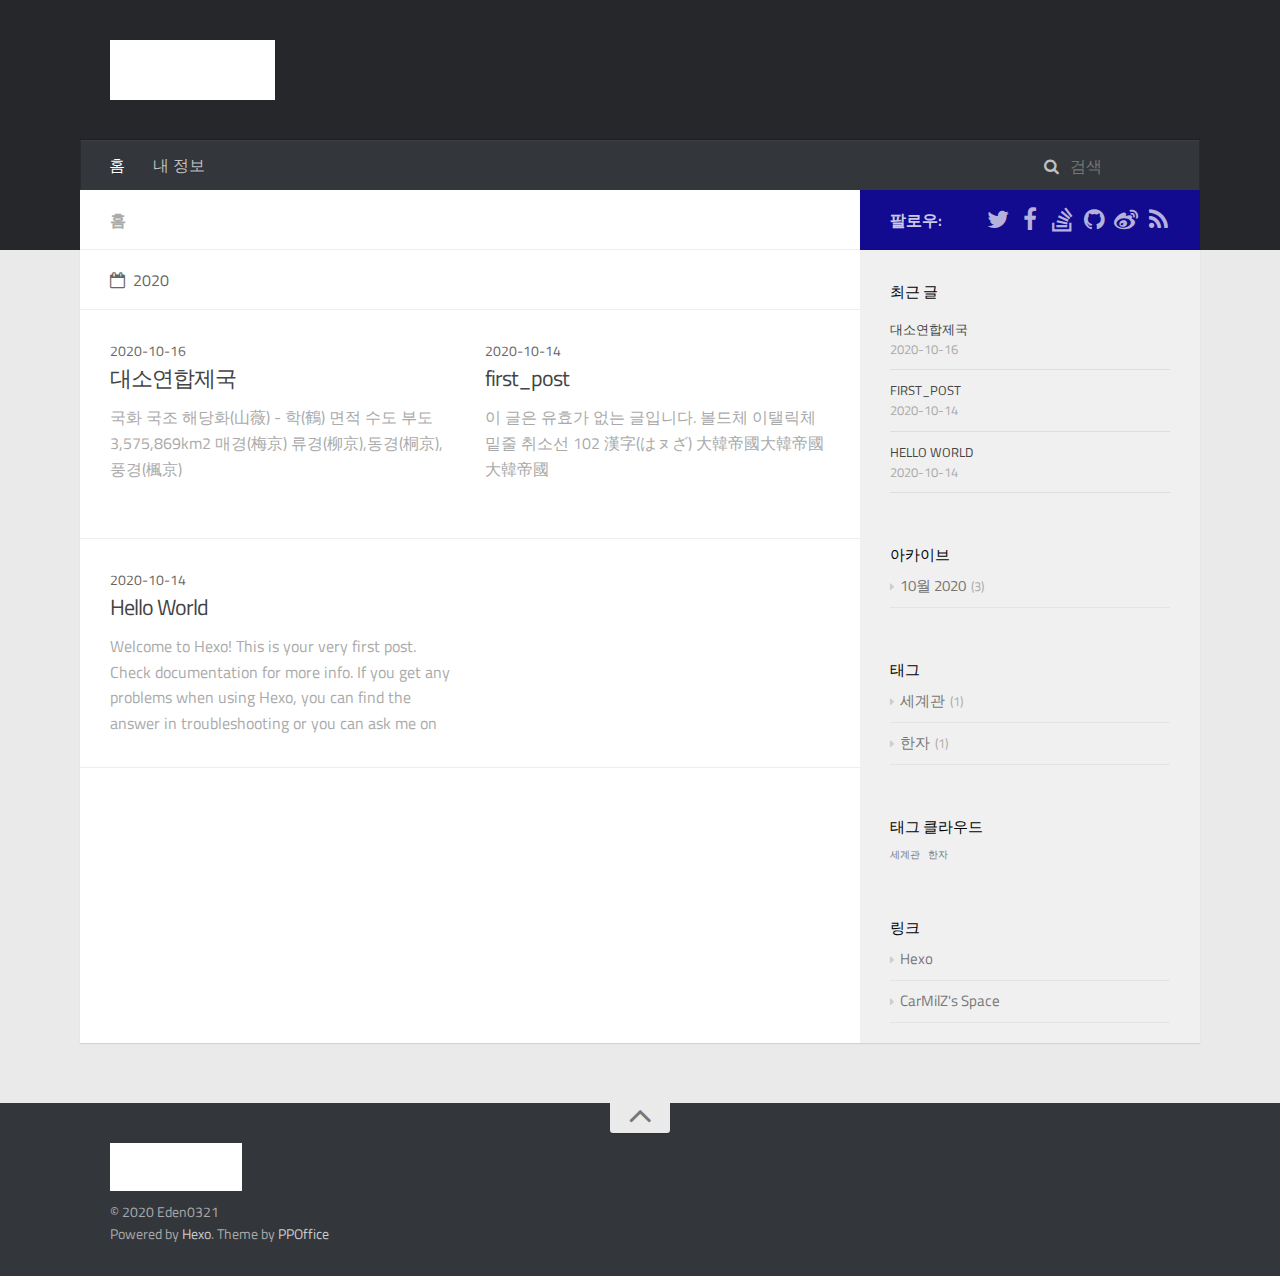
==== commit 04caae22: "Site updated: 2020-10-16 11:00:06" ====
--- a/index.html
+++ b/index.html
@@ -173,6 +173,57 @@
             <div class="category">
             
             </div>
+            <div class="date"><time datetime="2020-10-16T01:23:03.000Z" itemprop="datePublished">2020-10-16</time></div>
+        </div>
+        
+    
+        <h1 class="article-title" itemprop="name">
+        <a href="/2020/10/16/%EB%8C%80%EC%86%8C%EC%97%B0%ED%95%A9%EC%A0%9C%EA%B5%AD/">대소연합제국</a>
+        </h1>
+    
+
+        <p class="article-excerpt">
+            
+
+
+국화
+
+국조
+
+
+
+해당화(山薇)
+-
+학(鶴)
+
+
+면적
+수도
+부도
+
+
+3,575,869km2
+매경(梅京)
+류경(柳京),동경(桐京),풍경(楓京)
+
+
+
+        </p>
+    </div>
+</article>
+    
+
+    
+    
+    
+    
+        <article class="article article-summary">
+    <div class="article-summary-inner">
+        
+        <div class="article-meta">
+            <div class="category">
+            
+            </div>
             <div class="date"><time datetime="2020-10-14T10:53:10.000Z" itemprop="datePublished">2020-10-14</time></div>
         </div>
         
@@ -191,10 +242,14 @@
     </div>
 </article>
     
-
-    
-    
-    
+        </div>
+    
+
+    
+    
+    
+    
+        <div class="article-row">
     
         <article class="article article-summary">
     <div class="article-summary-inner">
@@ -297,6 +352,15 @@
         <h3 class="widget-title">최근 글</h3>
         <div class="widget">
             <ul id="recent-post" class="no-thumbnail">
+                
+                    <li>
+                        
+                        <div class="item-inner">
+                            <p class="item-category"></p>
+                            <p class="item-title"><a href="/2020/10/16/%EB%8C%80%EC%86%8C%EC%97%B0%ED%95%A9%EC%A0%9C%EA%B5%AD/" class="title">대소연합제국</a></p>
+                            <p class="item-date"><time datetime="2020-10-16T01:23:03.000Z" itemprop="datePublished">2020-10-16</time></p>
+                        </div>
+                    </li>
                 
                     <li>
                         
@@ -328,7 +392,7 @@
     <div class="widget-wrap widget-list">
         <h3 class="widget-title">아카이브</h3>
         <div class="widget">
-            <ul class="archive-list"><li class="archive-list-item"><a class="archive-list-link" href="/archives/2020/10/">10월 2020</a><span class="archive-list-count">2</span></li></ul>
+            <ul class="archive-list"><li class="archive-list-item"><a class="archive-list-link" href="/archives/2020/10/">10월 2020</a><span class="archive-list-count">3</span></li></ul>
         </div>
     </div>
 
@@ -338,7 +402,7 @@
     <div class="widget-wrap widget-list">
         <h3 class="widget-title">태그</h3>
         <div class="widget">
-            <ul class="tag-list" itemprop="keywords"><li class="tag-list-item"><a class="tag-list-link" href="/tags/%ED%95%9C%EC%9E%90/" rel="tag">한자</a><span class="tag-list-count">1</span></li></ul>
+            <ul class="tag-list" itemprop="keywords"><li class="tag-list-item"><a class="tag-list-link" href="/tags/%EC%84%B8%EA%B3%84%EA%B4%80/" rel="tag">세계관</a><span class="tag-list-count">1</span></li><li class="tag-list-item"><a class="tag-list-link" href="/tags/%ED%95%9C%EC%9E%90/" rel="tag">한자</a><span class="tag-list-count">1</span></li></ul>
         </div>
     </div>
 
@@ -348,7 +412,7 @@
     <div class="widget-wrap widget-float">
         <h3 class="widget-title">태그 클라우드</h3>
         <div class="widget tagcloud">
-            <a href="/tags/%ED%95%9C%EC%9E%90/" style="font-size: 10px;">한자</a>
+            <a href="/tags/%EC%84%B8%EA%B3%84%EA%B4%80/" style="font-size: 10px;">세계관</a> <a href="/tags/%ED%95%9C%EC%9E%90/" style="font-size: 10px;">한자</a>
         </div>
     </div>
 
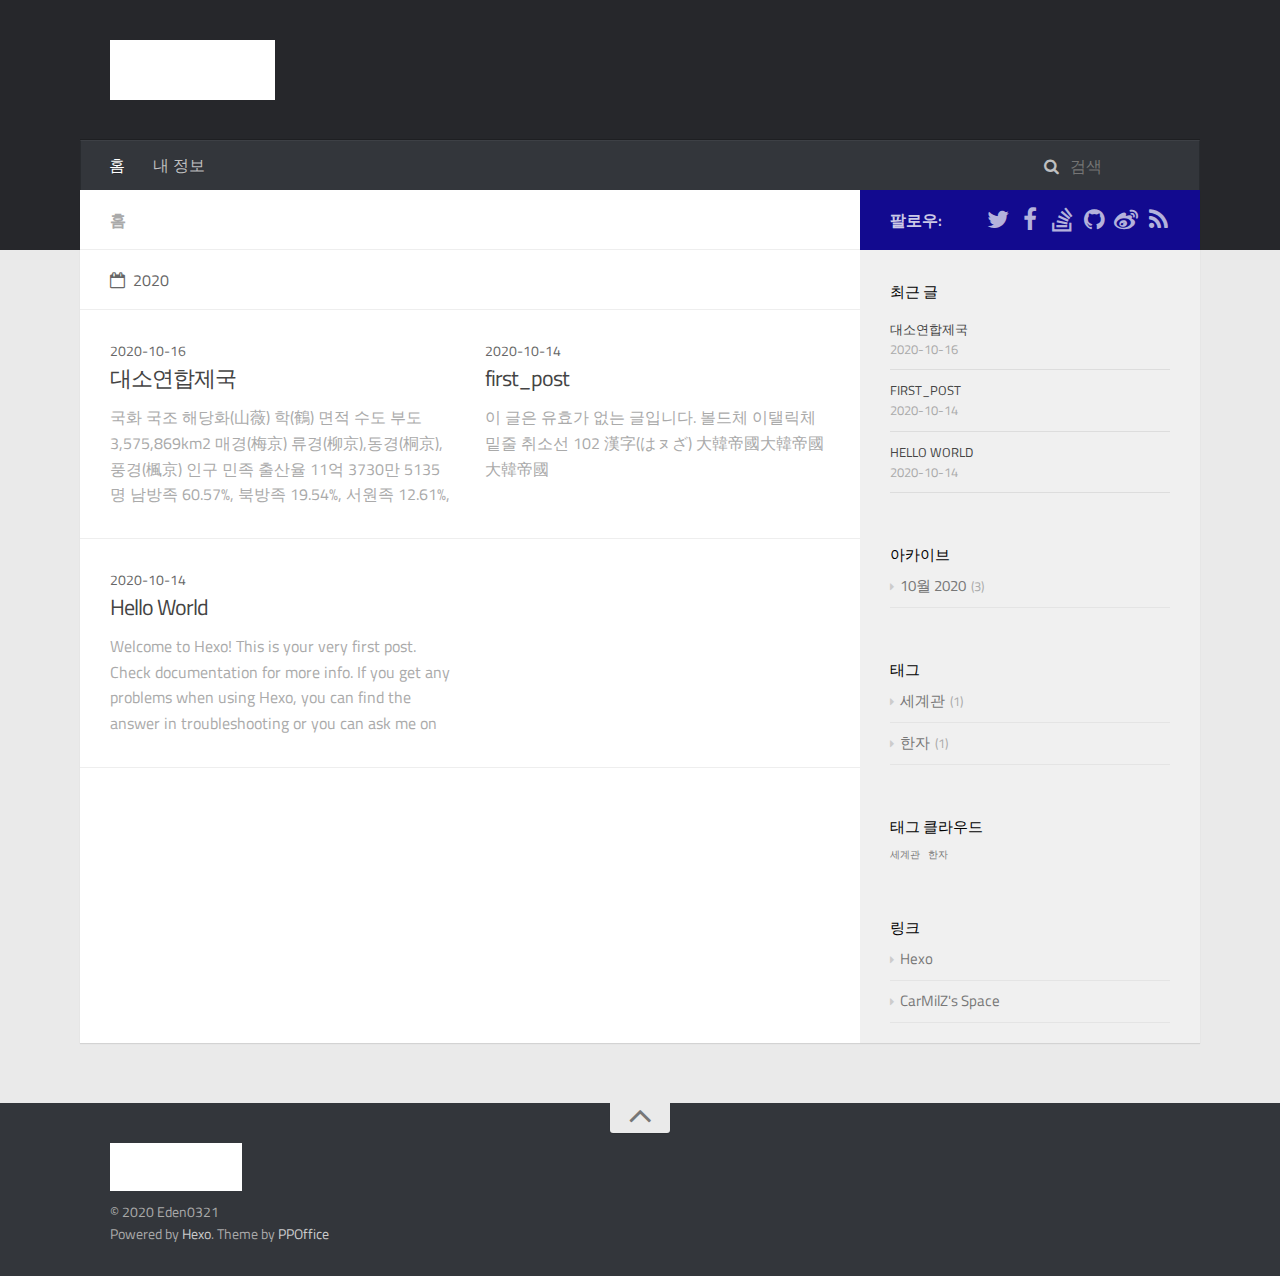
==== commit 374d9a6f: "Site updated: 2020-10-16 15:51:32" ====
--- a/index.html
+++ b/index.html
@@ -193,7 +193,7 @@
 
 
 해당화(山薇)
--
+
 학(鶴)
 
 
@@ -207,7 +207,24 @@
 류경(柳京),동경(桐京),풍경(楓京)
 
 
-
+인구
+민족
+출산율
+
+
+11억 3730만 5135명
+남방족 60.57%, 북방족 19.54%, 서원족 12.61%, 티판족 7.38%
+1.58명
+
+
+인구밀도
+기대수명
+언어
+
+
+318.05명/km2
+83세
+매원어,
         </p>
     </div>
 </article>
